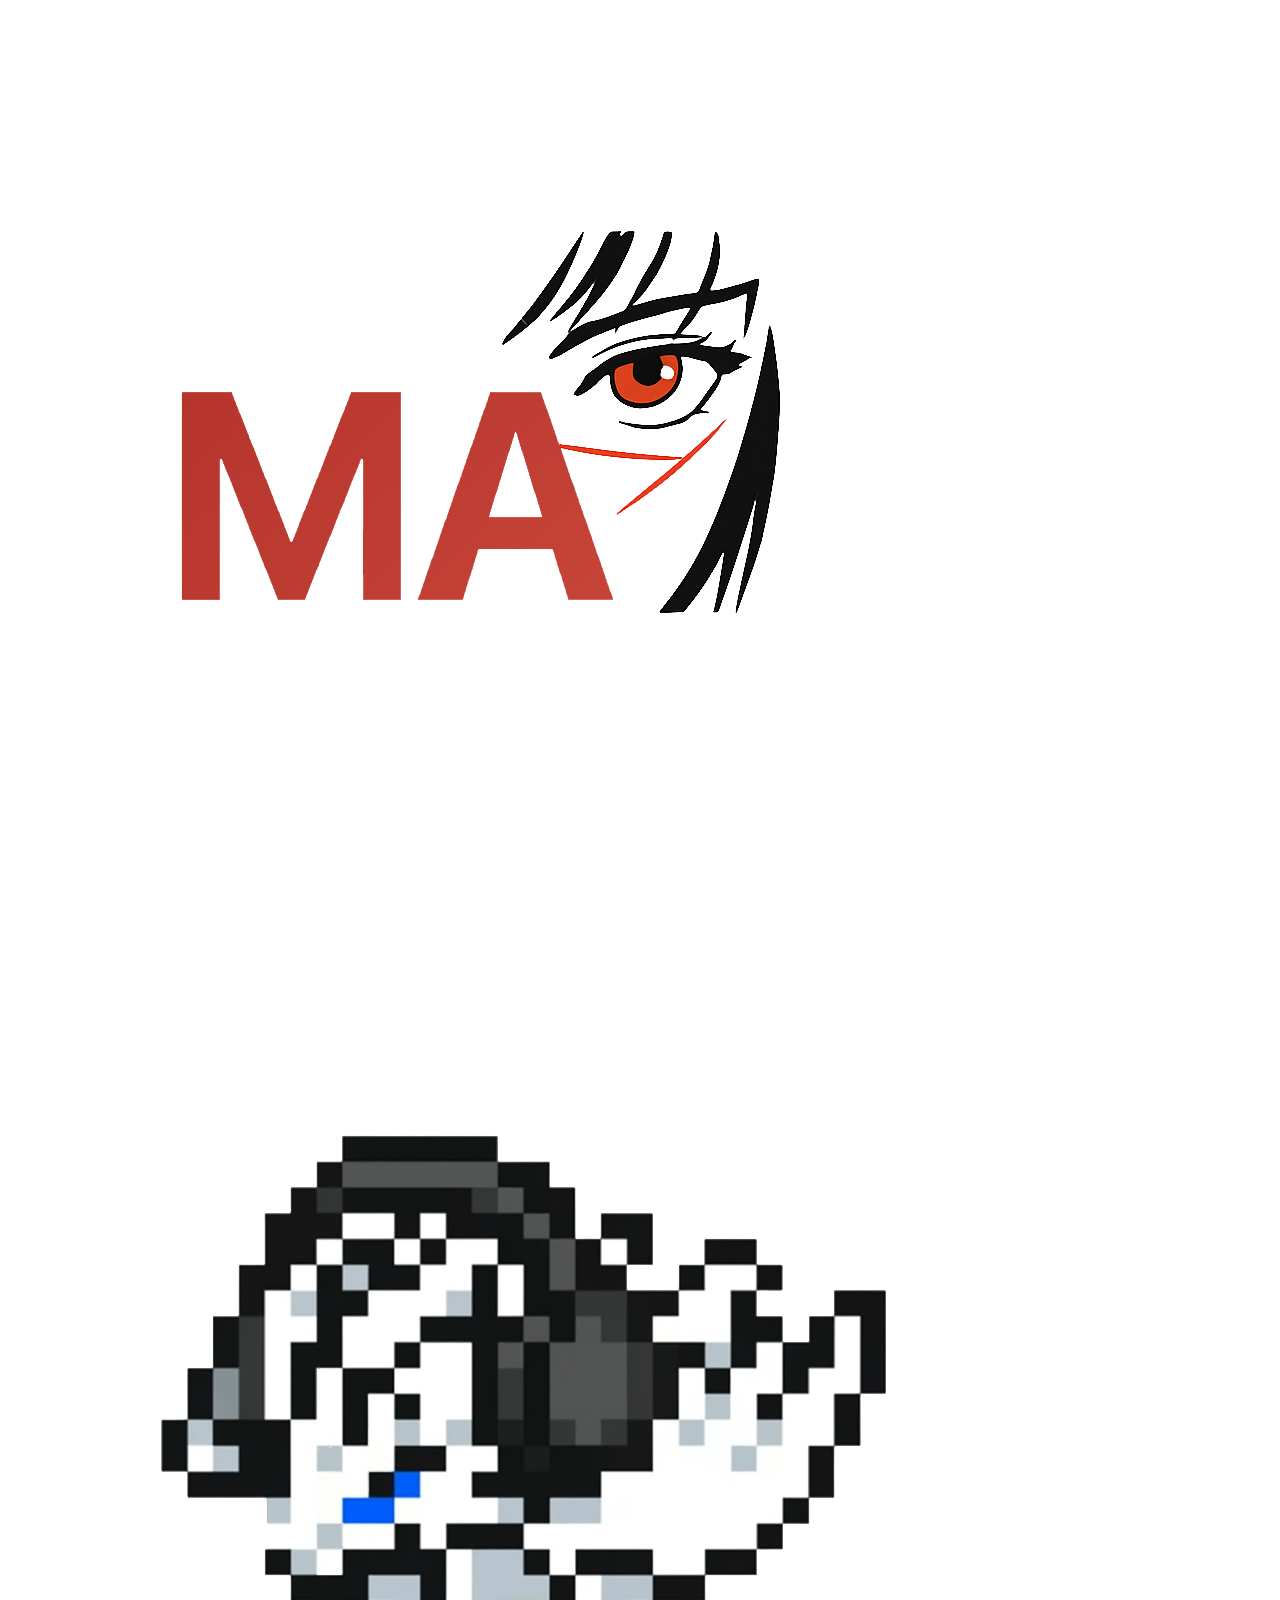
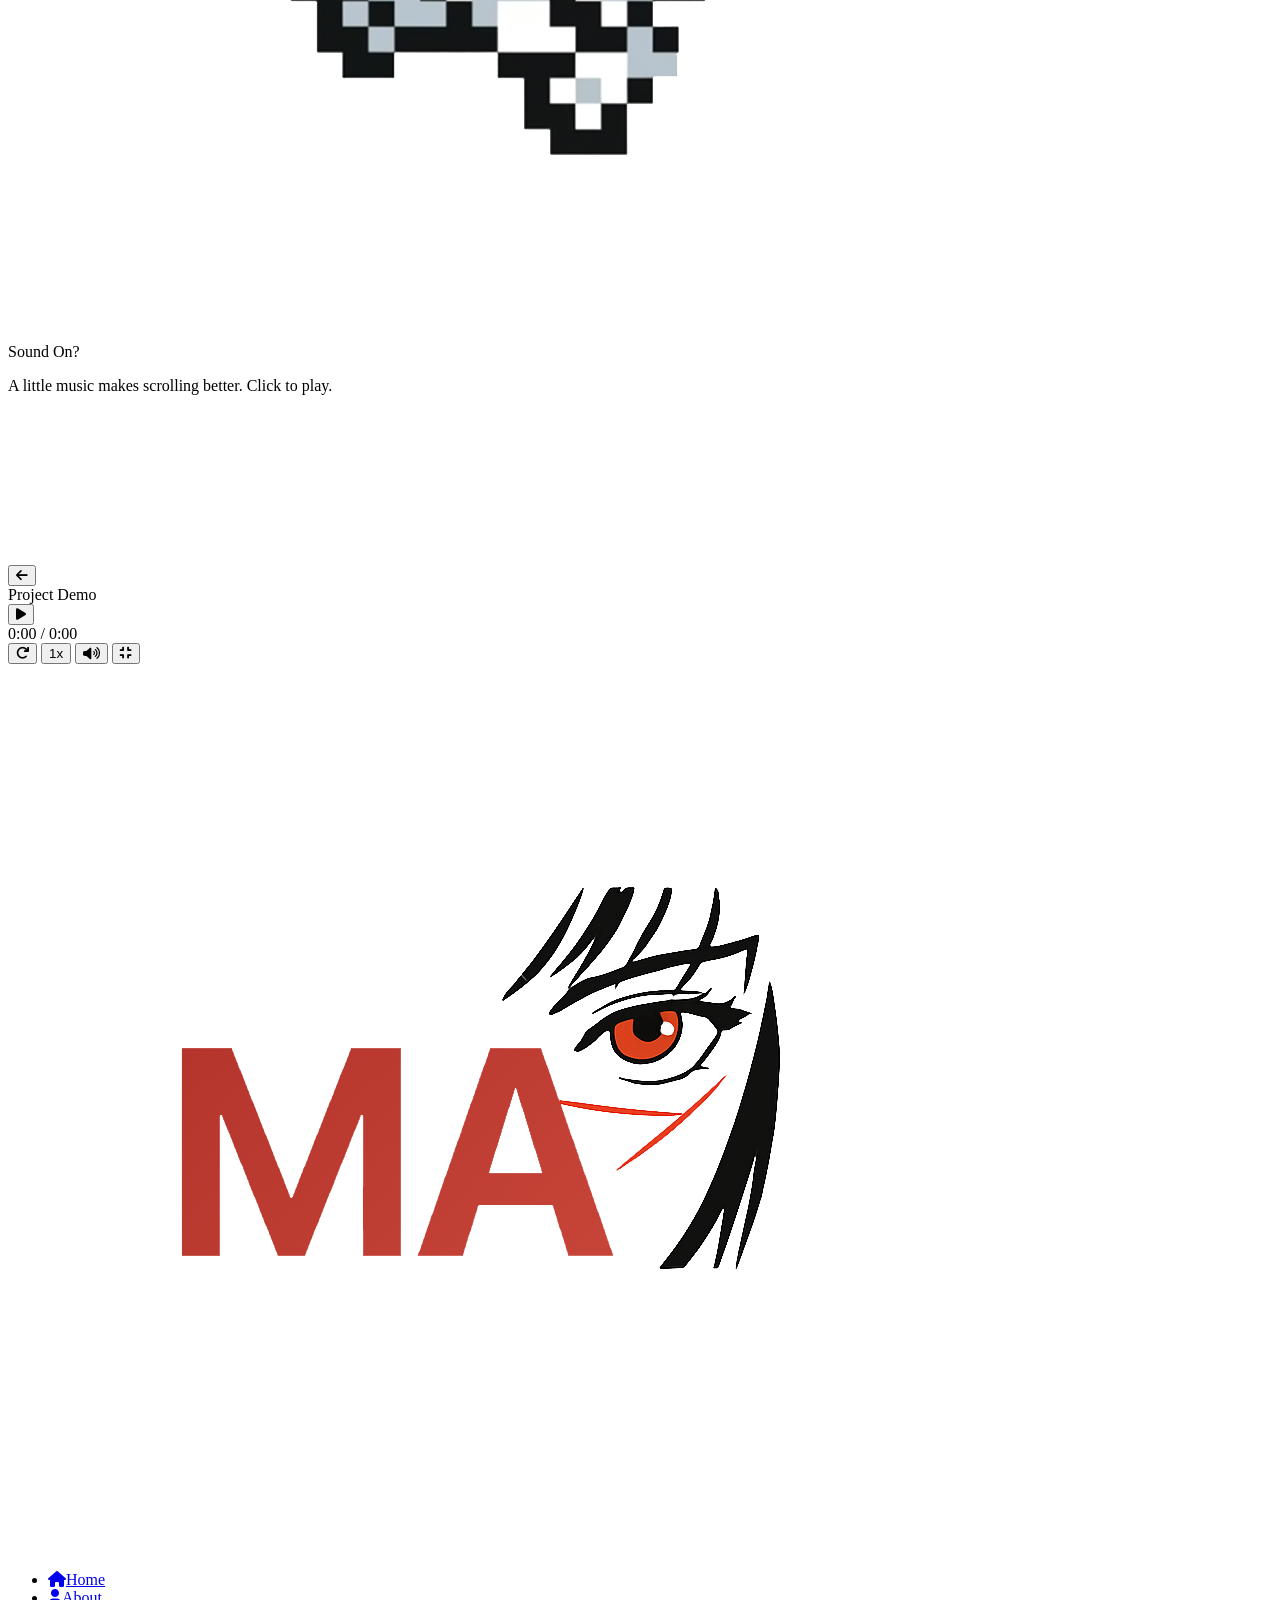
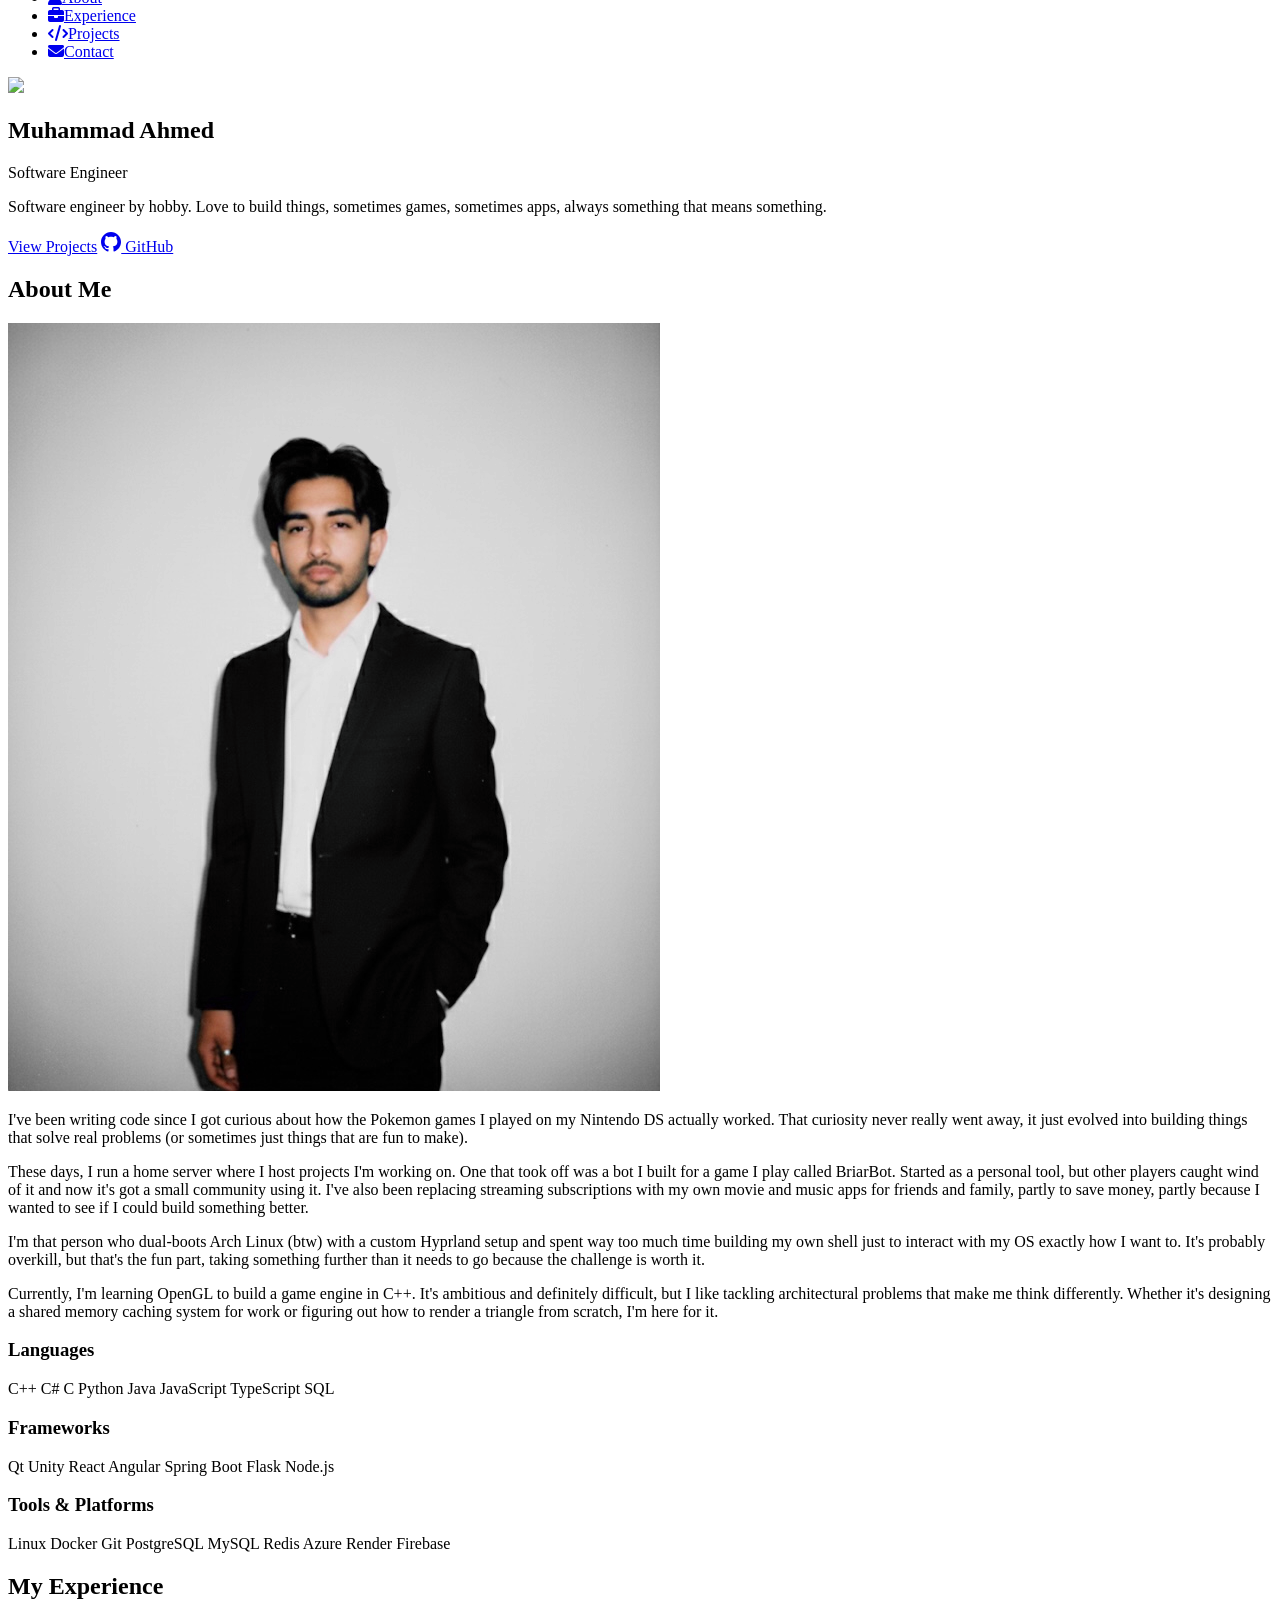
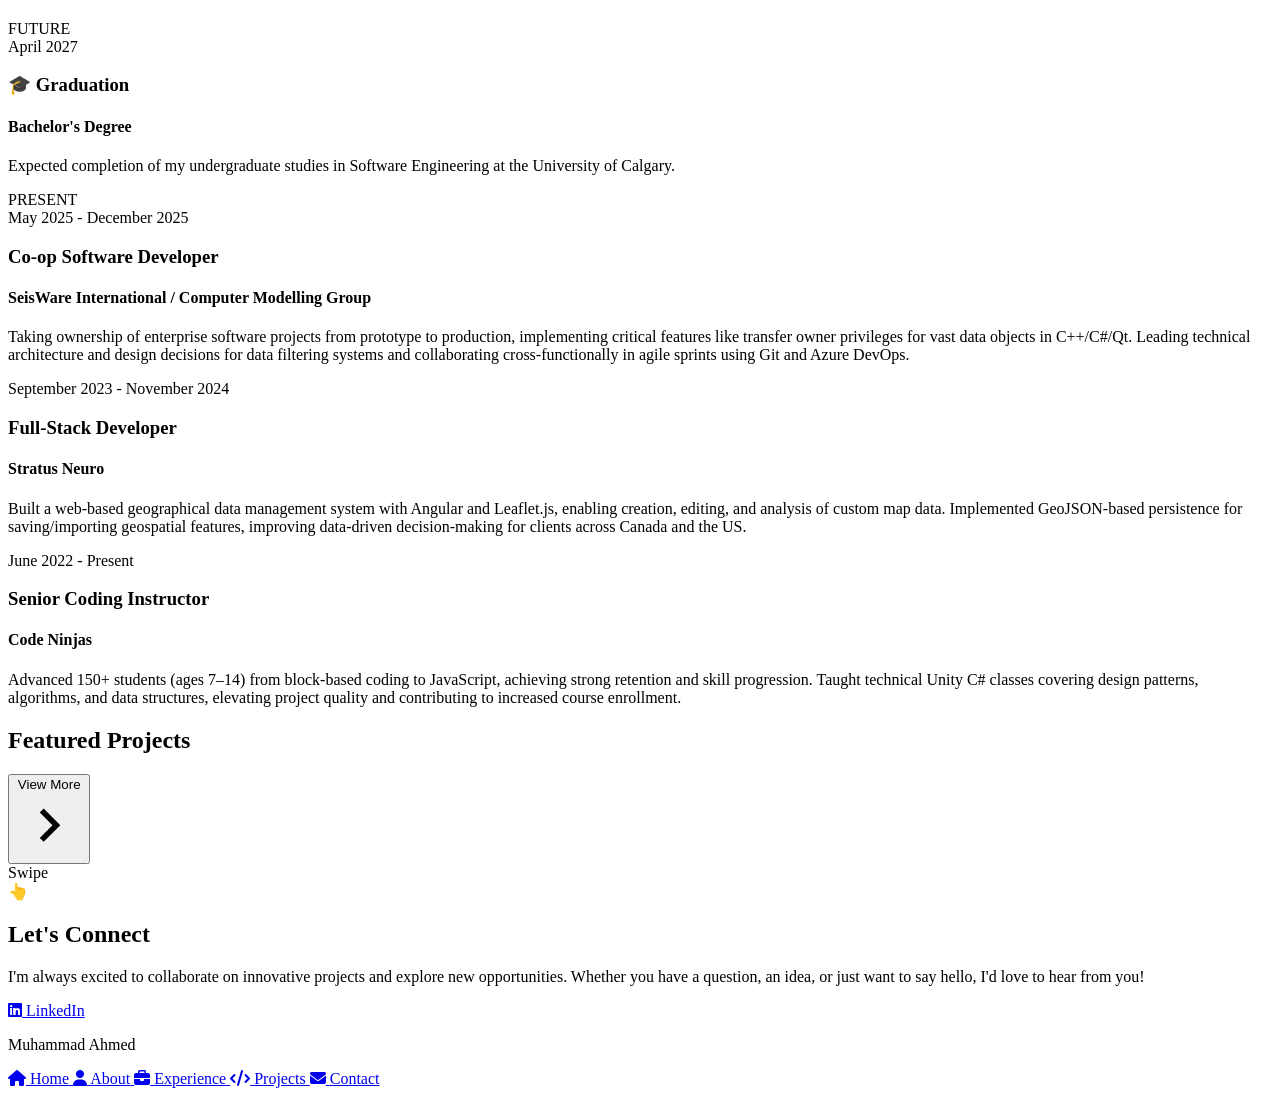
==== index.html @ f5b4b921 "about me changes, tag changes" ====
<!DOCTYPE html>
<html lang="en">
<head>
	<meta charset="UTF-8" />
	<meta name="viewport" content="width=device-width, initial-scale=1.0, viewport-fit=cover" />
	<title>Muhammad Ahmed</title>
	
	<!-- Favicon -->
	<link rel="icon" type="image/png" href="./assets/favicon.png">
	<link rel="shortcut icon" href="./assets/favicon.png">
	<link rel="apple-touch-icon" href="./assets/favicon.png">
	
	<!-- External Dependencies -->
	<link rel="stylesheet" href="https://cdnjs.cloudflare.com/ajax/libs/font-awesome/6.4.0/css/all.min.css">
	
	<!-- Main Stylesheet -->
	<link rel="stylesheet" href="./css/main.css">
</head>
<body>
	<!-- Loader -->
	<div class="loader" id="loader">
		<div class="loader-content">
			<div class="loader-logo"><img src="./assets/favicon.png" alt="Logo"></div>
		</div>
	</div>

	<!-- Sound Control Button -->
	<div class="sound-control" id="soundControl">
		<div class="sound-icon">
			<div class="sound-bars">
				<div class="sound-bar"></div>
				<div class="sound-bar"></div>
				<div class="sound-bar"></div>
				<div class="sound-bar"></div>
			</div>
		</div>
	</div>

	<!-- Music Notification -->
	<div class="music-notification" id="musicNotification">
		<div class="notification-content">
			<div class="notification-avatar"><img src="./assets/reshiram-dj.png" alt="Music Assistant"></div>
			<div class="notification-text-content">
				<p class="notification-title">Sound On?</p>
				<p class="notification-text">A little music makes scrolling better. Click to play.</p>
			</div>
		</div>
	</div>

	<!-- Fullscreen Video Overlay -->
	<div class="fullscreen-overlay" id="fullscreenOverlay">
		<div class="fullscreen-video-container">
			<video class="fullscreen-video" id="fullscreenVideo" playsinline webkit-playsinline></video>
			
			<!-- Custom Video Controls -->
			<div class="custom-video-controls" id="customVideoControls">
				<!-- Top controls -->
				<div class="video-header">
					<button class="video-back-btn" title="Back">
						<i class="fas fa-arrow-left"></i>
					</button>
					<div class="video-title">Project Demo</div>
				</div>
				
				<!-- Center play/pause -->
				<div class="video-center-controls">
					<button class="center-play-btn" id="centerPlayBtn">
						<i class="fas fa-play"></i>
					</button>
				</div>
				
				<!-- Bottom controls -->
				<div class="video-bottom-controls">
					<div class="video-progress-container">
						<div class="video-progress-track" id="progressTrack">
							<div class="video-progress-buffer"></div>
							<div class="video-progress-played" id="progressPlayed"></div>
							<div class="video-progress-handle" id="progressHandle"></div>
						</div>
					</div>
					
					<div class="video-control-row">
						<div class="video-time">
							<span id="currentTime">0:00</span> / <span id="totalTime">0:00</span>
						</div>
						
						<div class="video-actions">
							<button class="video-action-btn restart-btn" title="Restart">
								<i class="fas fa-redo"></i>
							</button>
							<button class="video-action-btn speed-btn" title="Speed" id="speedBtn">
								1x
							</button>
							<button class="video-action-btn mute-btn" title="Mute/Unmute" id="muteBtn">
								<i class="fas fa-volume-up"></i>
							</button>
							<button class="video-action-btn fullscreen-exit-btn" title="Exit">
								<i class="fas fa-compress"></i>
							</button>
						</div>
					</div>
				</div>
			</div>
		</div>
	</div>

	<!-- Navigation -->
	<nav id="navbar">
		<div class="nav-container">
			<div class="logo"><img src="./assets/favicon.png" alt="Logo"></div>
			<ul class="nav-links">
				<li><a href="#home"><i class="fas fa-home"></i><span class="nav-text">Home</span></a></li>
				<li><a href="#about"><i class="fas fa-user"></i><span class="nav-text">About</span></a></li>
				<li><a href="#experience"><i class="fas fa-briefcase"></i><span class="nav-text">Experience</span></a></li>
				<li><a href="#projects"><i class="fas fa-code"></i><span class="nav-text">Projects</span></a></li>
				<li><a href="#contact"><i class="fas fa-envelope"></i><span class="nav-text">Contact</span></a></li>
			</ul>
		</div>
	</nav>

	<!-- Hero Section -->
	<section class="hero" id="home">
		<div class="hero-overlay"></div>
		<div id="mew-wrapper">
			<img id="mew-floater" src="https://img.pokemondb.net/sprites/black-white/anim/normal/darkrai.gif" />
		</div>
		<div class="particles" id="particles"></div>
		<div class="hero-content">
			<h1 data-text="Muhammad Ahmed">Muhammad Ahmed</h1>
			<p class="subtitle">
				<span class="mu-options">
					<span>Software Engineer</span>
				</span>
			</p>
			<p class="fun-intro">
				Software engineer by hobby. Love to build things, sometimes games, sometimes apps, always something that means something.
			</p>
			<div class="hero-buttons">
				<a href="#projects" class="btn btn-primary">View Projects</a>
				<a href="https://github.com/mahmedmo" target="_blank" class="btn btn-secondary">
					<svg width="20" height="20" fill="currentColor" viewBox="0 0 24 24">
						<path d="M12 0c-6.626 0-12 5.373-12 12 0 5.302 3.438 9.8 8.207 11.387.599.111.793-.261.793-.577v-2.234c-3.338.726-4.033-1.416-4.033-1.416-.546-1.387-1.333-1.756-1.333-1.756-1.089-.745.083-.729.083-.729 1.205.084 1.839 1.237 1.839 1.237 1.07 1.834 2.807 1.304 3.492.997.107-.775.418-1.305.762-1.604-2.665-.305-5.467-1.334-5.467-5.931 0-1.311.469-2.381 1.236-3.221-.124-.303-.535-1.524.117-3.176 0 0 1.008-.322 3.301 1.23.957-.266 1.983-.399 3.003-.404 1.02.005 2.047.138 3.006.404 2.291-1.552 3.297-1.23 3.297-1.23.653 1.653.242 2.874.118 3.176.77.84 1.235 1.911 1.235 3.221 0 4.609-2.807 5.624-5.479 5.921.43.372.823 1.102.823 2.222v3.293c0 .319.192.694.801.576 4.765-1.589 8.199-6.086 8.199-11.386 0-6.627-5.373-12-12-12z" />
					</svg>
					GitHub
				</a>
			</div>
		</div>
	</section>

	<!-- About Section -->
	<section class="about" id="about">
		<div class="container">
			<h2 class="section-title fade-in">About <span>Me</span></h2>
			<div class="about-content fade-in">
				<div class="about-image">
					<div class="profile-container">
						<img src="./assets/about-me.png" alt="" class="profile-image" />
					</div>
				</div>
				<div class="about-text">
					<p>
						I've been writing code since I got curious about how the Pokemon games I played on my Nintendo DS actually worked. That curiosity never really went away, it just evolved into building things that solve real problems (or sometimes just things that are fun to make).
					</p>
					<p>
						These days, I run a home server where I host projects I'm working on. One that took off was a bot I built for a game I play called BriarBot. Started as a personal tool, but other players caught wind of it and now it's got a small community using it. I've also been replacing streaming subscriptions with my own movie and music apps for friends and family, partly to save money, partly because I wanted to see if I could build something better.
					</p>
					<p>
						I'm that person who dual-boots Arch Linux (btw) with a custom Hyprland setup and spent way too much time building my own shell just to interact with my OS exactly how I want to. It's probably overkill, but that's the fun part, taking something further than it needs to go because the challenge is worth it.
					</p>
					<p>
						Currently, I'm learning OpenGL to build a game engine in C++. It's ambitious and definitely difficult, but I like tackling architectural problems that make me think differently. Whether it's designing a shared memory caching system for work or figuring out how to render a triangle from scratch, I'm here for it.
					</p>
					<div class="skills-grid">
						<div class="skill-category">
							<h3>Languages</h3>
							<div class="skill-tags">
								<span class="skill-tag">C++</span>
								<span class="skill-tag">C#</span>
								<span class="skill-tag">C</span>
								<span class="skill-tag">Python</span>
								<span class="skill-tag">Java</span>
								<span class="skill-tag">JavaScript</span>
								<span class="skill-tag">TypeScript</span>
								<span class="skill-tag">SQL</span>
							</div>
						</div>
						<div class="skill-category">
							<h3>Frameworks</h3>
							<div class="skill-tags">
								<span class="skill-tag">Qt</span>
								<span class="skill-tag">Unity</span>
								<span class="skill-tag">React</span>
								<span class="skill-tag">Angular</span>
								<span class="skill-tag">Spring Boot</span>
								<span class="skill-tag">Flask</span>
								<span class="skill-tag">Node.js</span>
							</div>
						</div>
						<div class="skill-category">
							<h3>Tools & Platforms</h3>
							<div class="skill-tags">
								<span class="skill-tag">Linux</span>
								<span class="skill-tag">Docker</span>
								<span class="skill-tag">Git</span>
								<span class="skill-tag">PostgreSQL</span>
								<span class="skill-tag">MySQL</span>
								<span class="skill-tag">Redis</span>
								<span class="skill-tag">Azure</span>
								<span class="skill-tag">Render</span>
								<span class="skill-tag">Firebase</span>
							</div>
						</div>
					</div>
				</div>
			</div>
		</div>
	</section>

	<!-- Experience Section -->
	<section class="experience" id="experience">
		<div class="section-separator"></div>
		<div class="container">
			<h2 class="section-title fade-in">My <span>Experience</span></h2>
			<div class="timeline">
				<!-- Future: Graduation -->
				<div class="timeline-item">
					<div class="timeline-dot graduation-dot">
						<span class="timeline-label">FUTURE</span>
					</div>
					<div class="timeline-content">
						<div class="timeline-date">
							April 2027
						</div>
						<h3>🎓 Graduation</h3>
						<h4>Bachelor's Degree</h4>
						<p>
							Expected completion of my undergraduate studies in Software Engineering at the University of Calgary.
						</p>
					</div>
				</div>

				<!-- Present/Current: SeisWare Co-op -->
				<div class="timeline-item">
					<div class="timeline-dot current-dot">
						<span class="timeline-label">PRESENT</span>
					</div>
					<div class="timeline-content">
						<div class="timeline-date">
							May 2025 - December 2025
						</div>
						<h3>Co-op Software Developer</h3>
						<h4>SeisWare International / Computer Modelling Group</h4>
						<p>
							Taking ownership of enterprise software projects from prototype to production, implementing critical features like transfer owner privileges for vast data objects in C++/C#/Qt. Leading technical architecture and design decisions for data filtering systems and collaborating cross-functionally in agile sprints using Git and Azure DevOps.
						</p>
					</div>
				</div>

				<!-- Past: Stratus Neuro -->
				<div class="timeline-item">
					<div class="timeline-dot"></div>
					<div class="timeline-content">
						<div class="timeline-date">
							September 2023 - November 2024
						</div>
						<h3>Full-Stack Developer</h3>
						<h4>Stratus Neuro</h4>
						<p>
							Built a web-based geographical data management system with Angular and Leaflet.js, enabling creation, editing, and analysis of custom map data. Implemented GeoJSON-based persistence for saving/importing geospatial features, improving data-driven decision-making for clients across Canada and the US.
						</p>
					</div>
				</div>

				<!-- Past: Code Ninjas -->
				<div class="timeline-item">
					<div class="timeline-dot"></div>
					<div class="timeline-content">
						<div class="timeline-date">
							June 2022 - Present
						</div>
						<h3>Senior Coding Instructor</h3>
						<h4>Code Ninjas</h4>
						<p>
							Advanced 150+ students (ages 7–14) from block-based coding to JavaScript, achieving strong retention and skill progression. Taught technical Unity C# classes covering design patterns, algorithms, and data structures, elevating project quality and contributing to increased course enrollment.
						</p>
					</div>
				</div>
			</div>
		</div>
	</section>

	<!-- Projects Section -->
	<section class="projects" id="projects">
		<div class="section-separator"></div>
		<div class="container">
			<h2 class="section-title fade-in">
				Featured <span>Projects</span>
			</h2>
			<div class="projects-container">
				<div class="projects-grid" id="projectsGrid">
					<!-- Projects will be dynamically generated from config/projects.js -->
				</div>
				<button class="view-more-btn" id="viewMoreBtn">
					<span>View More</span>
					<svg class="arrow-icon" id="viewMoreIcon" viewBox="0 0 24 24">
						<path d="M8.59 16.59L13.17 12 8.59 7.41 10 6l6 6-6 6-1.41-1.41z"/>
					</svg>
				</button>
				<!-- Mobile Projects Carousel -->
				<div class="mobile-projects">
					<div class="mobile-project-viewport">
						<div class="mobile-projects-track" id="mobileProjectsTrack">
							<!-- Projects will be cloned here via JavaScript -->
						</div>
					</div>
					<!-- Mobile Indicators -->
					<div class="mobile-project-indicators" id="mobileIndicators">
						<!-- Indicators will be generated via JavaScript -->
					</div>
					<!-- Swipe Indicator -->
					<div class="swipe-indicator" id="swipeIndicator">
						<span class="swipe-text">Swipe</span>
						<div class="swipe-hand">
							<span class="hand-icon">👆</span>
						</div>
					</div>
				</div>
		</div>
	</section>

	<!-- Contact Section -->
	<section class="contact" id="contact">
		<div class="section-separator"></div>
		<div class="container">
			<h2 class="section-title fade-in">
				Let's <span>Connect</span>
			</h2>
			<div class="contact-content fade-in">
				<p class="contact-message">
					I'm always excited to collaborate on innovative projects
					and explore new opportunities. Whether you have a
					question, an idea, or just want to say hello, I'd love
					to hear from you!
				</p>
				<div class="contact-info">
					<a href="https://www.linkedin.com/in/muhammad-ahmed8/" class="contact-item" target="_blank">
						<i class="fab fa-linkedin"></i>
						<span>LinkedIn</span>
					</a>
				</div>
			</div>
			<div class="mini-footer">
				<p>Muhammad Ahmed</p>
			</div>
		</div>
	</section>

	<!-- Floating Menu -->
	<nav class="floating-menu" id="floatingMenu">
		<a href="#home" class="menu-item active" data-section="home">
			<i class="fas fa-home"></i>
			<span>Home</span>
		</a>
		<a href="#about" class="menu-item" data-section="about">
			<i class="fas fa-user"></i>
			<span>About</span>
		</a>
		<a href="#experience" class="menu-item" data-section="experience">
			<i class="fas fa-briefcase"></i>
			<span>Experience</span>
		</a>
		<a href="#projects" class="menu-item" data-section="projects">
			<i class="fas fa-code"></i>
			<span>Projects</span>
		</a>
		<a href="#contact" class="menu-item" data-section="contact">
			<i class="fas fa-envelope"></i>
			<span>Contact</span>
		</a>
	</nav>


	<!-- Main Application Script -->
	<script type="module" src="./js/main.js"></script>
</body>
</html>
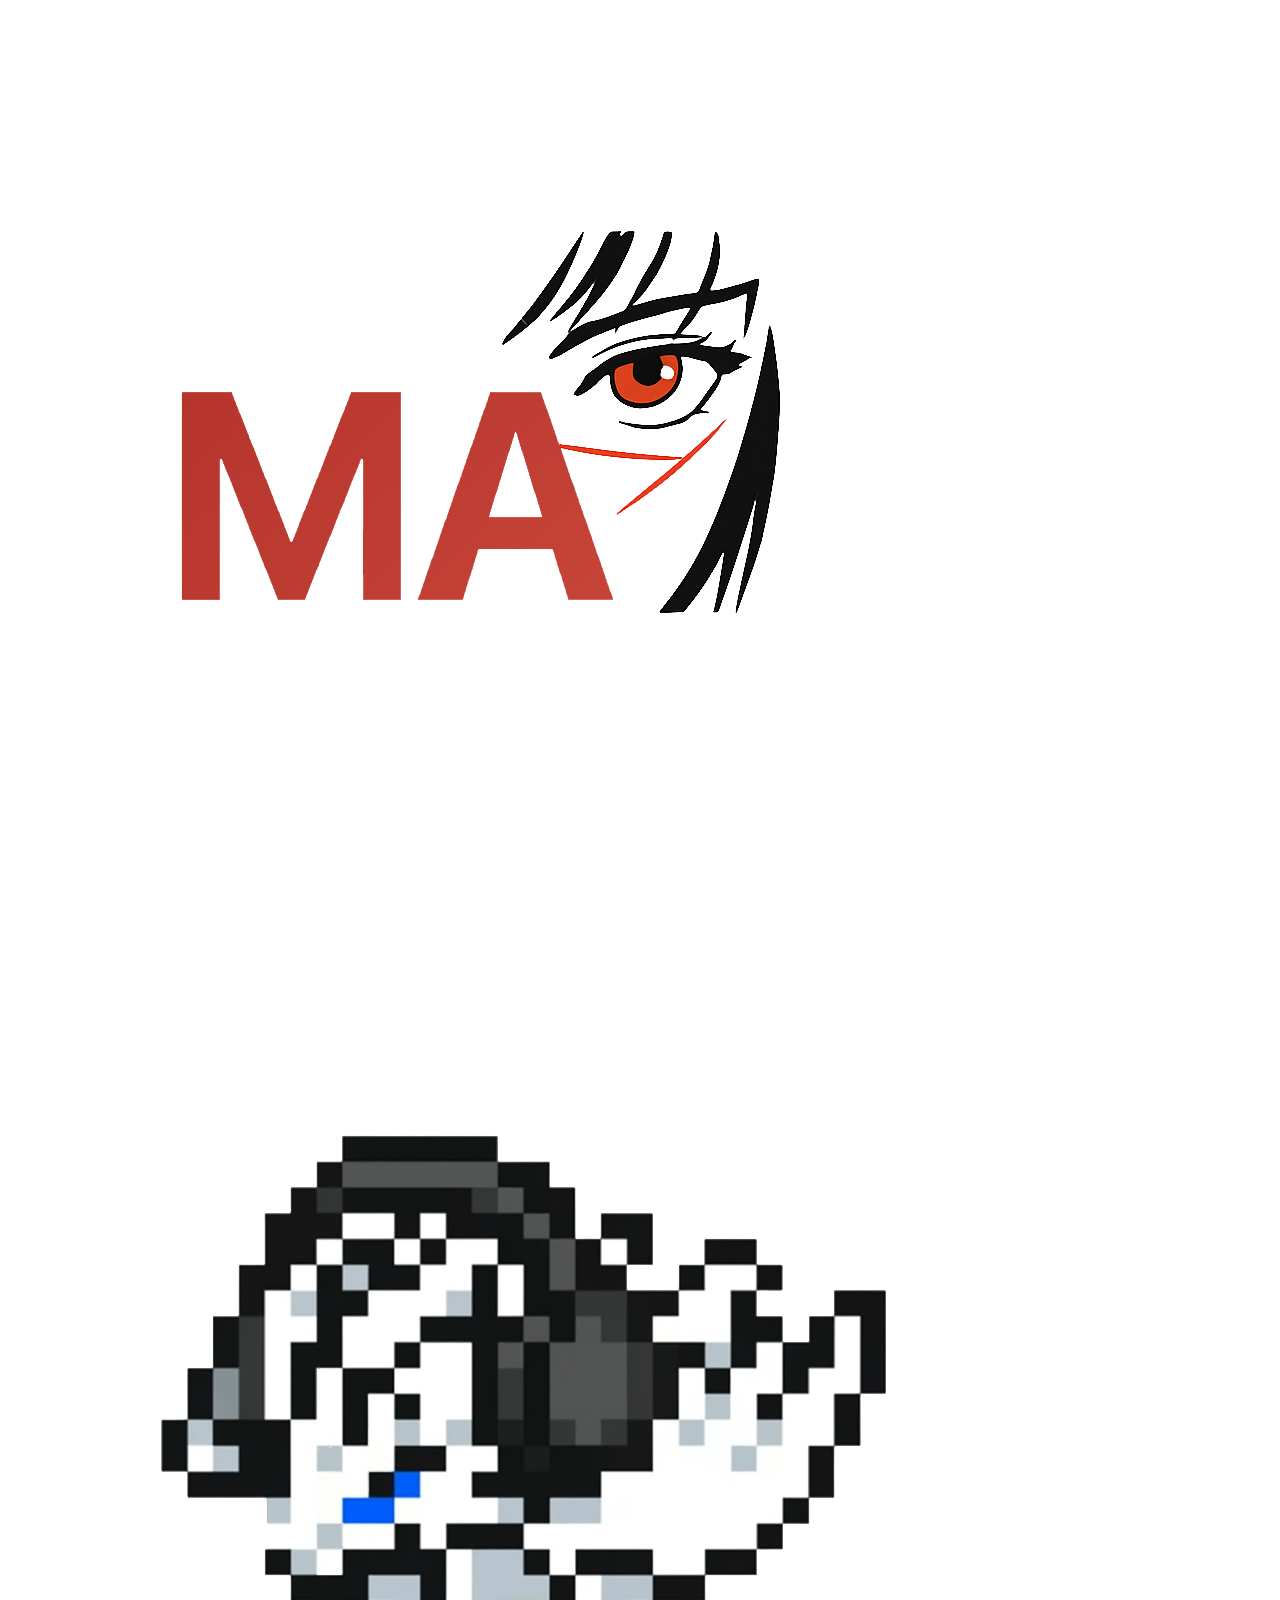
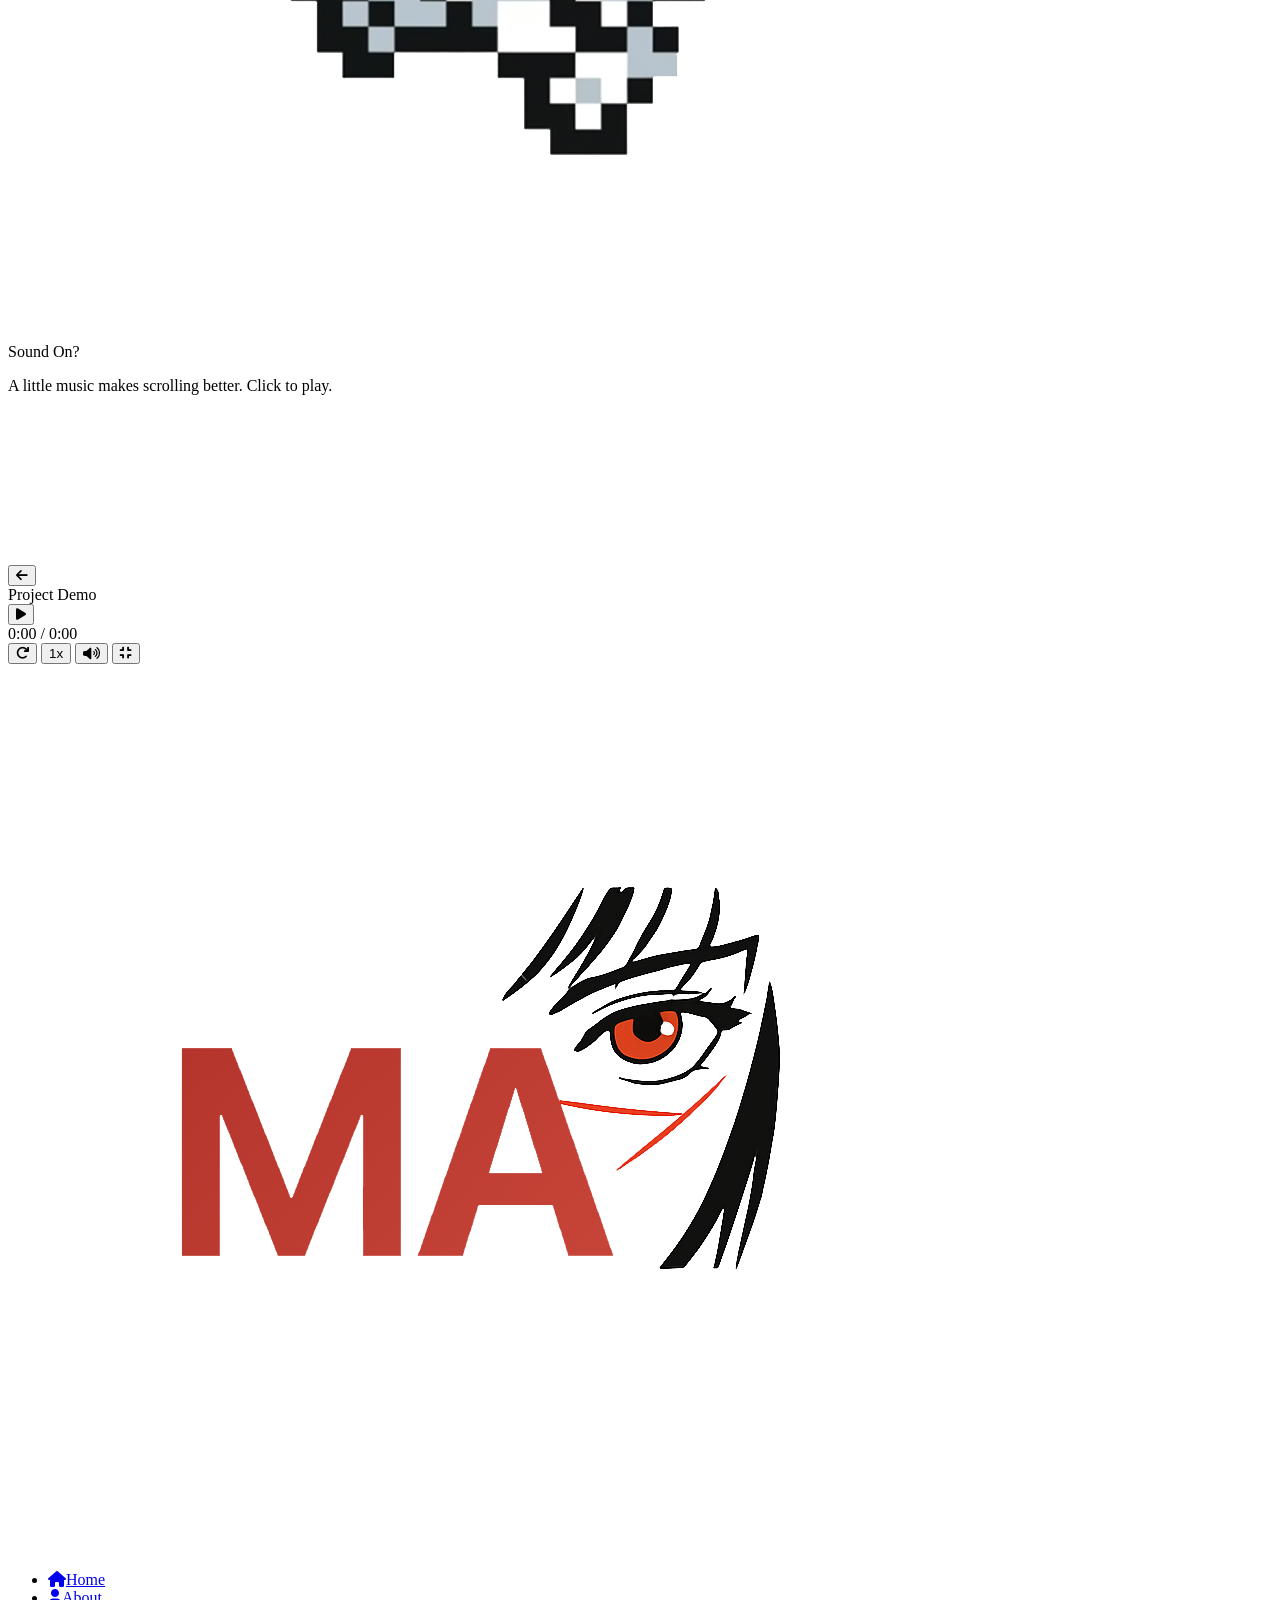
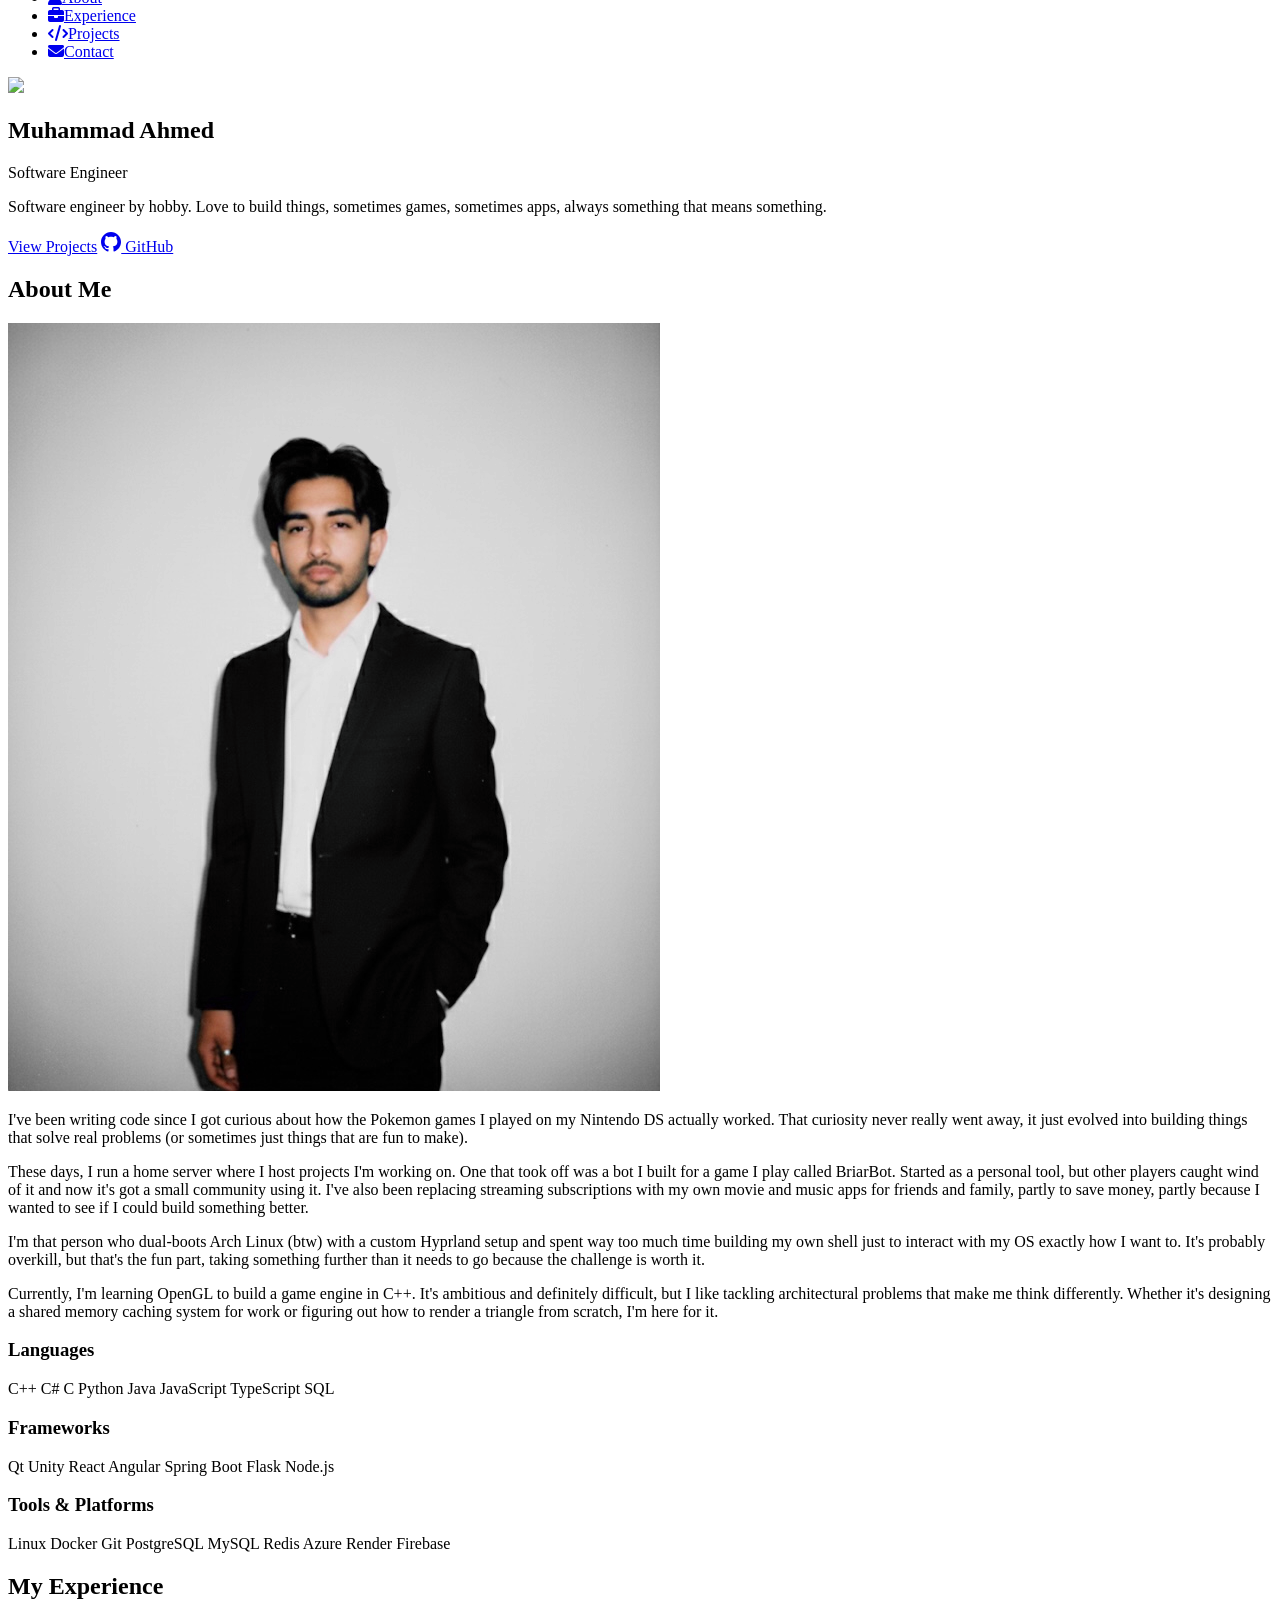
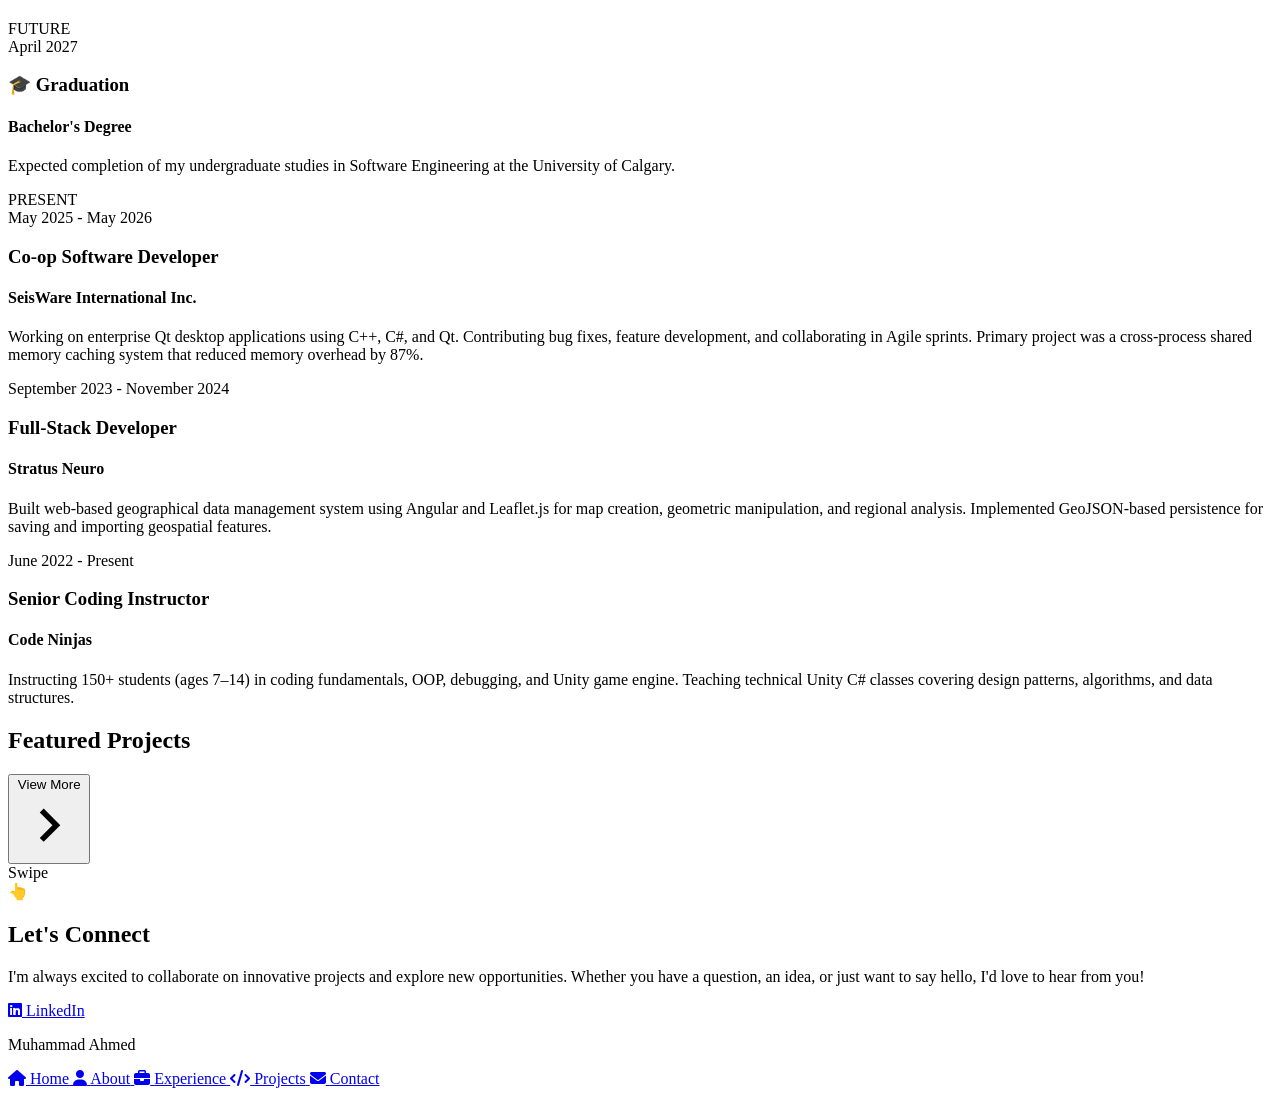
==== commit 6102c09e: "experience section content tweaks" ====
--- a/index.html
+++ b/index.html
@@ -246,12 +246,12 @@
 					</div>
 					<div class="timeline-content">
 						<div class="timeline-date">
-							May 2025 - December 2025
+							May 2025 - May 2026
 						</div>
 						<h3>Co-op Software Developer</h3>
-						<h4>SeisWare International / Computer Modelling Group</h4>
+						<h4>SeisWare International Inc.</h4>
 						<p>
-							Taking ownership of enterprise software projects from prototype to production, implementing critical features like transfer owner privileges for vast data objects in C++/C#/Qt. Leading technical architecture and design decisions for data filtering systems and collaborating cross-functionally in agile sprints using Git and Azure DevOps.
+							Working on enterprise Qt desktop applications using C++, C#, and Qt. Contributing bug fixes, feature development, and collaborating in Agile sprints. Primary project was a cross-process shared memory caching system that reduced memory overhead by 87%.
 						</p>
 					</div>
 				</div>
@@ -266,7 +266,7 @@
 						<h3>Full-Stack Developer</h3>
 						<h4>Stratus Neuro</h4>
 						<p>
-							Built a web-based geographical data management system with Angular and Leaflet.js, enabling creation, editing, and analysis of custom map data. Implemented GeoJSON-based persistence for saving/importing geospatial features, improving data-driven decision-making for clients across Canada and the US.
+							Built web-based geographical data management system using Angular and Leaflet.js for map creation, geometric manipulation, and regional analysis. Implemented GeoJSON-based persistence for saving and importing geospatial features.
 						</p>
 					</div>
 				</div>
@@ -281,7 +281,7 @@
 						<h3>Senior Coding Instructor</h3>
 						<h4>Code Ninjas</h4>
 						<p>
-							Advanced 150+ students (ages 7–14) from block-based coding to JavaScript, achieving strong retention and skill progression. Taught technical Unity C# classes covering design patterns, algorithms, and data structures, elevating project quality and contributing to increased course enrollment.
+							Instructing 150+ students (ages 7–14) in coding fundamentals, OOP, debugging, and Unity game engine. Teaching technical Unity C# classes covering design patterns, algorithms, and data structures.
 						</p>
 					</div>
 				</div>
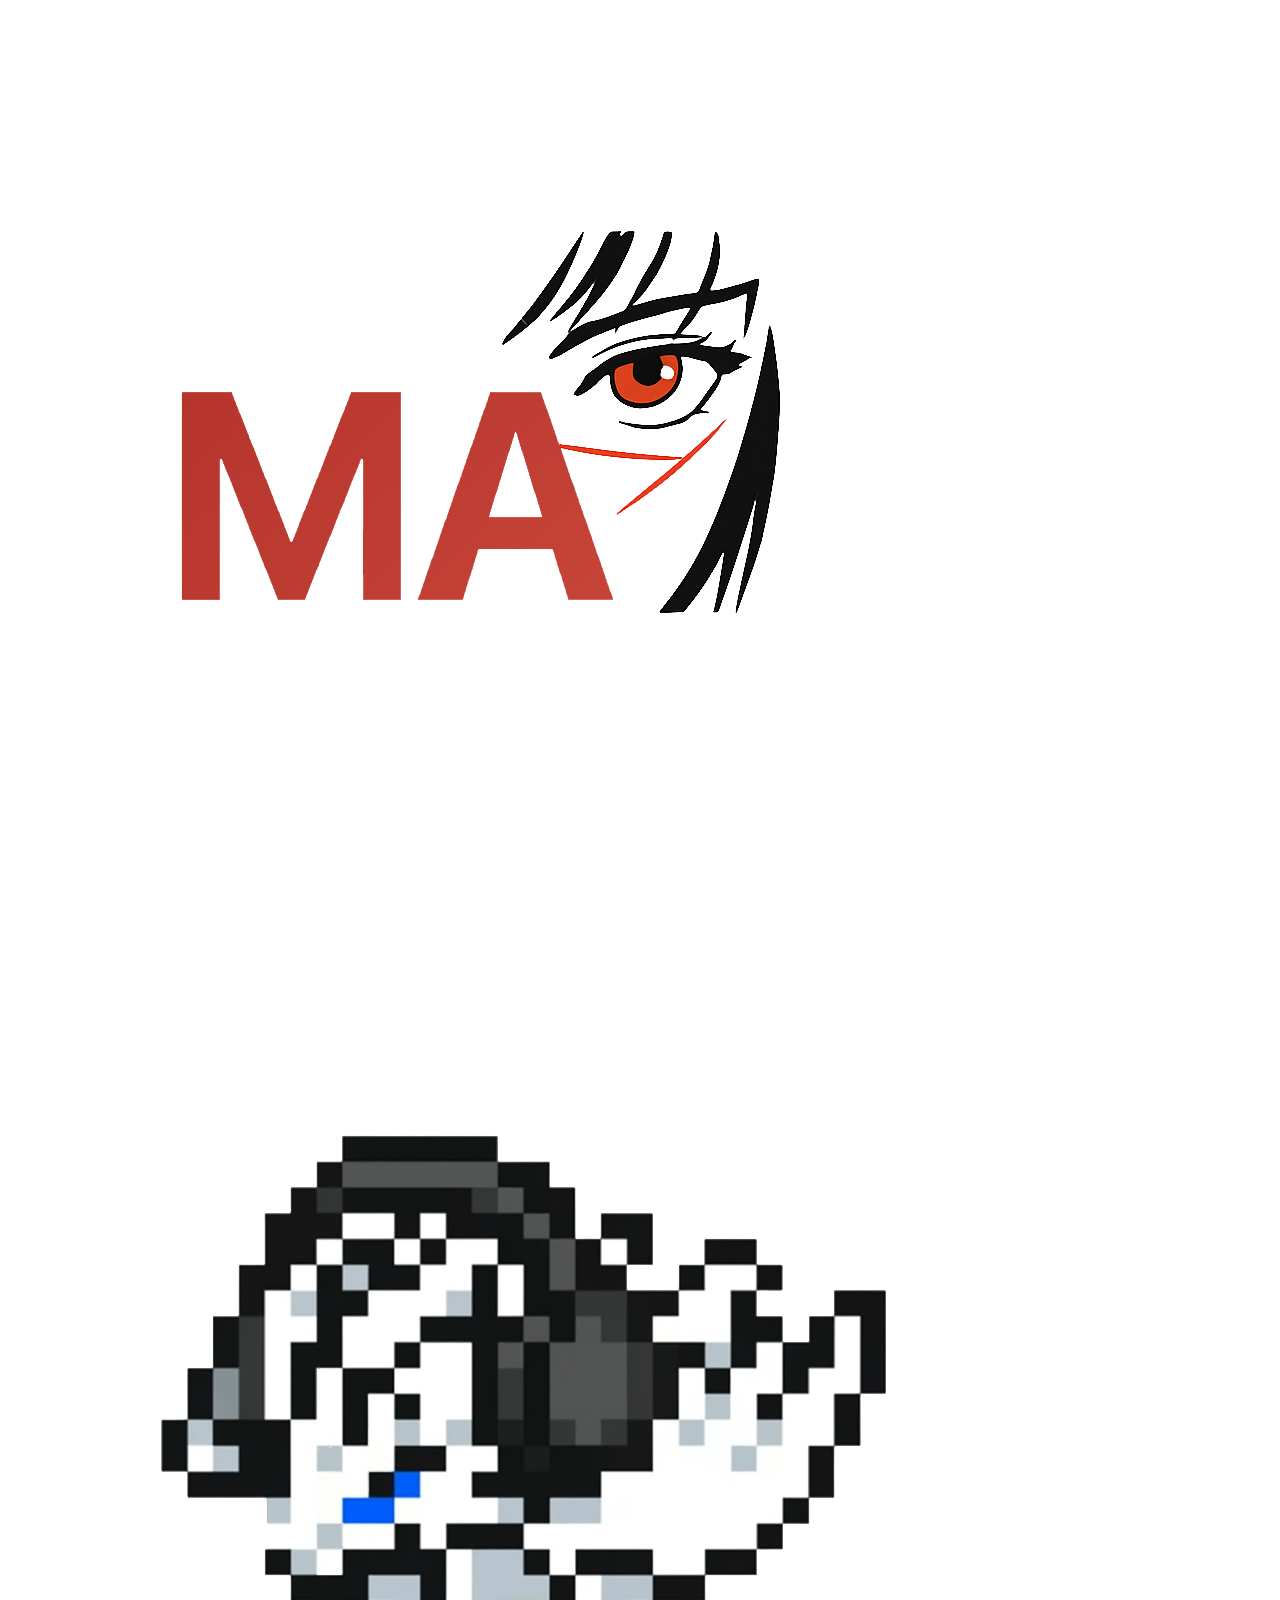
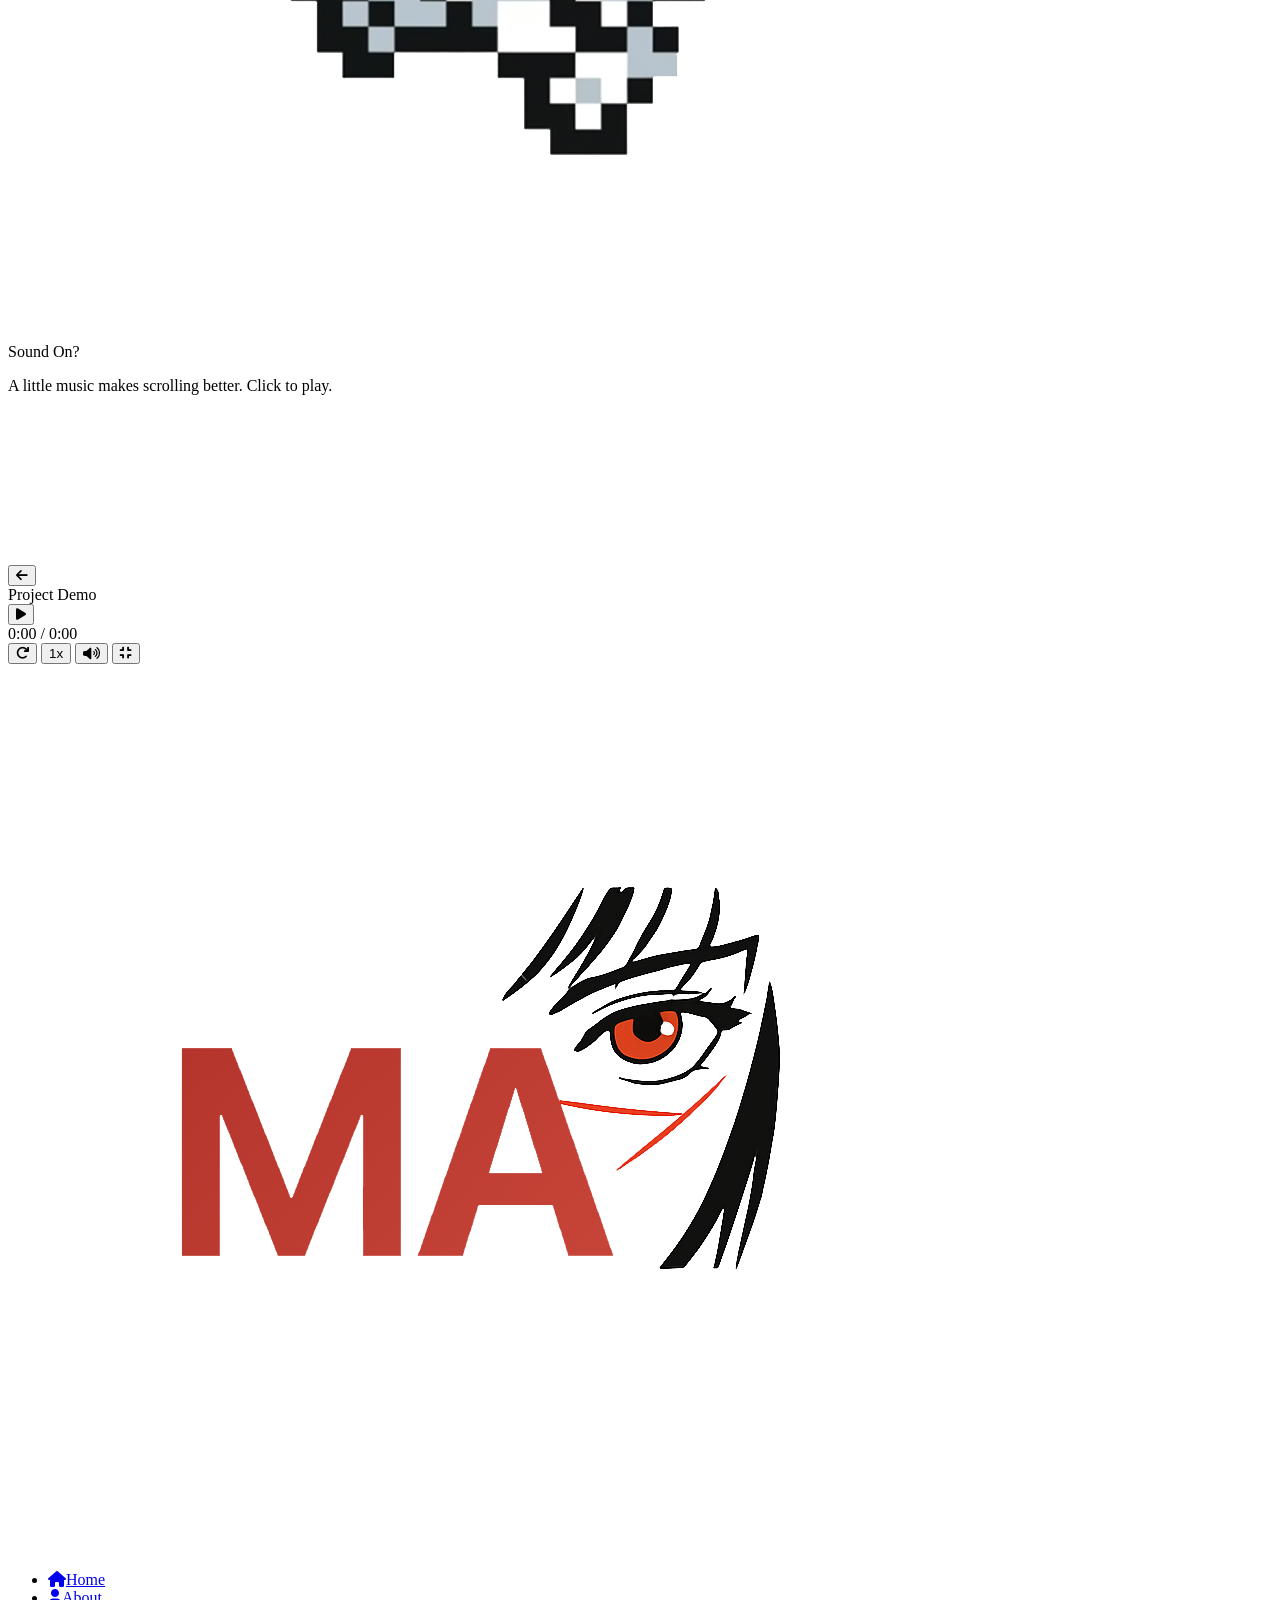
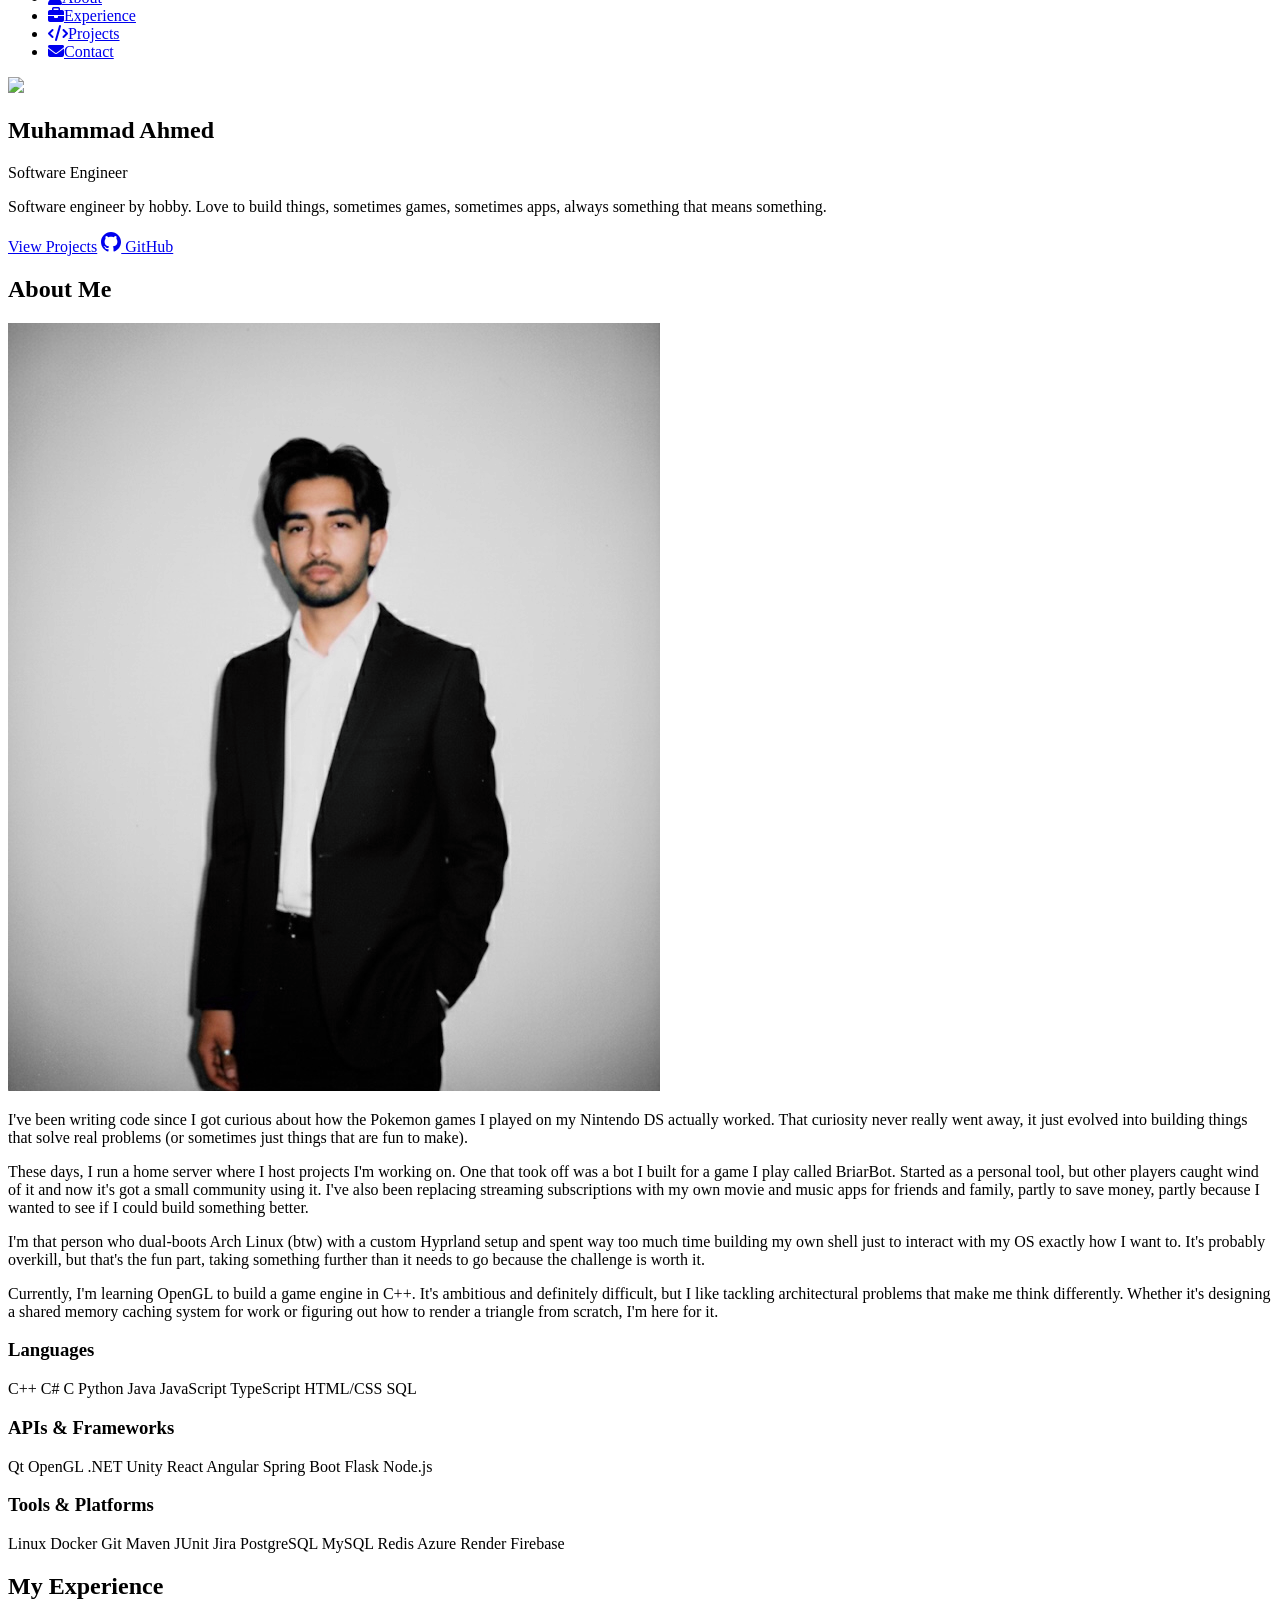
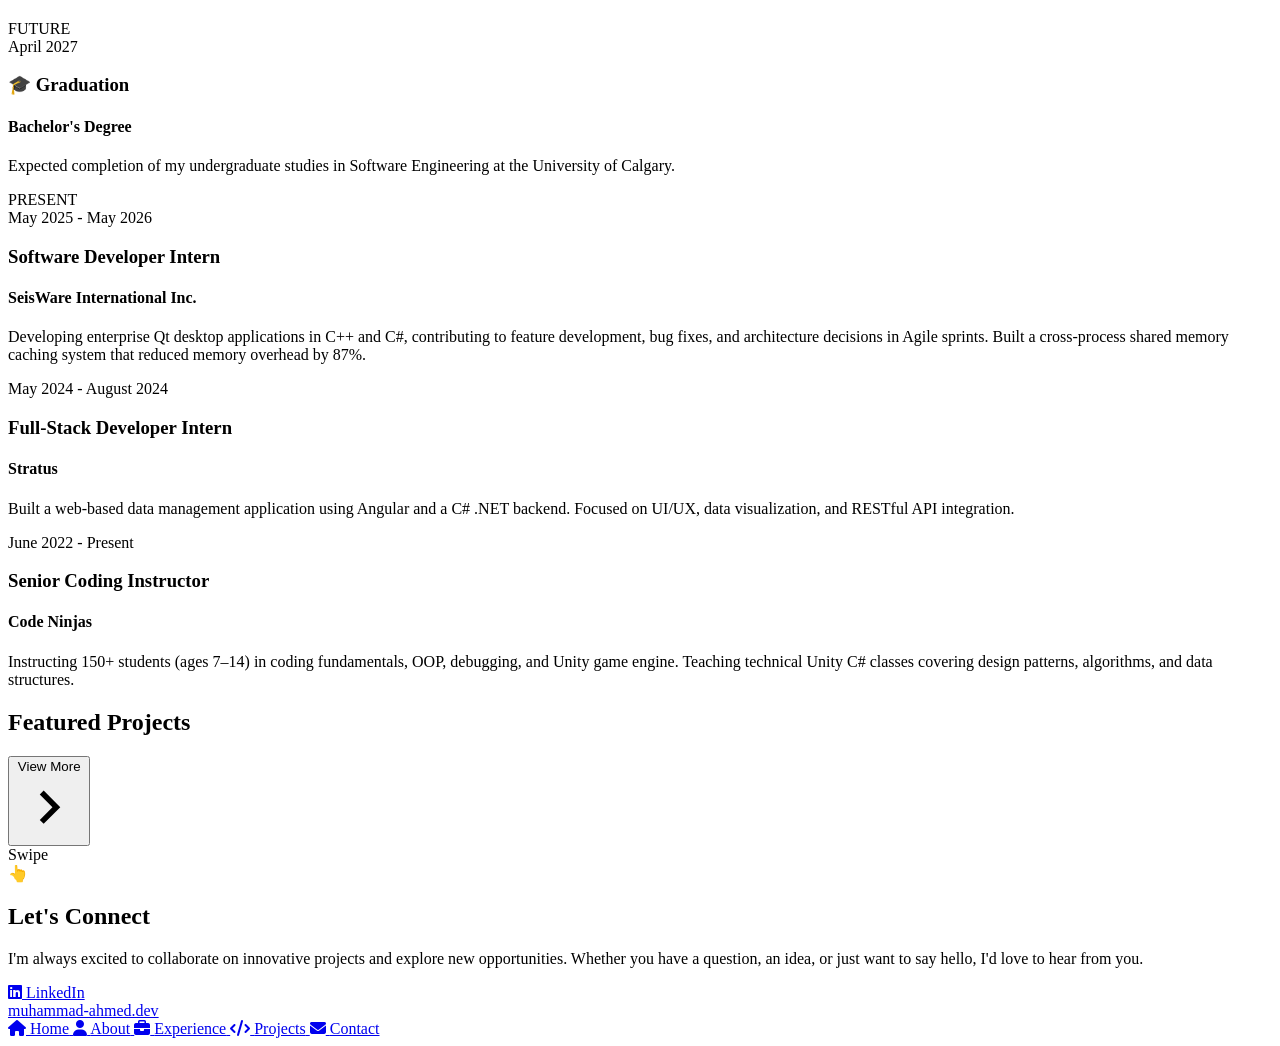
==== commit 0f73821f: "career update" ====
--- a/index.html
+++ b/index.html
@@ -181,13 +181,16 @@
 								<span class="skill-tag">Java</span>
 								<span class="skill-tag">JavaScript</span>
 								<span class="skill-tag">TypeScript</span>
+								<span class="skill-tag">HTML/CSS</span>
 								<span class="skill-tag">SQL</span>
 							</div>
 						</div>
 						<div class="skill-category">
-							<h3>Frameworks</h3>
+							<h3>APIs & Frameworks</h3>
 							<div class="skill-tags">
 								<span class="skill-tag">Qt</span>
+								<span class="skill-tag">OpenGL</span>
+								<span class="skill-tag">.NET</span>
 								<span class="skill-tag">Unity</span>
 								<span class="skill-tag">React</span>
 								<span class="skill-tag">Angular</span>
@@ -202,6 +205,9 @@
 								<span class="skill-tag">Linux</span>
 								<span class="skill-tag">Docker</span>
 								<span class="skill-tag">Git</span>
+								<span class="skill-tag">Maven</span>
+								<span class="skill-tag">JUnit</span>
+								<span class="skill-tag">Jira</span>
 								<span class="skill-tag">PostgreSQL</span>
 								<span class="skill-tag">MySQL</span>
 								<span class="skill-tag">Redis</span>
@@ -239,7 +245,7 @@
 					</div>
 				</div>
 
-				<!-- Present/Current: SeisWare Co-op -->
+				<!-- Present/Current: SeisWare Intern -->
 				<div class="timeline-item">
 					<div class="timeline-dot current-dot">
 						<span class="timeline-label">PRESENT</span>
@@ -248,25 +254,25 @@
 						<div class="timeline-date">
 							May 2025 - May 2026
 						</div>
-						<h3>Co-op Software Developer</h3>
+						<h3>Software Developer Intern</h3>
 						<h4>SeisWare International Inc.</h4>
 						<p>
-							Working on enterprise Qt desktop applications using C++, C#, and Qt. Contributing bug fixes, feature development, and collaborating in Agile sprints. Primary project was a cross-process shared memory caching system that reduced memory overhead by 87%.
+							Developing enterprise Qt desktop applications in C++ and C#, contributing to feature development, bug fixes, and architecture decisions in Agile sprints. Built a cross-process shared memory caching system that reduced memory overhead by 87%.
 						</p>
 					</div>
 				</div>
 
-				<!-- Past: Stratus Neuro -->
+				<!-- Past: Stratus -->
 				<div class="timeline-item">
 					<div class="timeline-dot"></div>
 					<div class="timeline-content">
 						<div class="timeline-date">
-							September 2023 - November 2024
-						</div>
-						<h3>Full-Stack Developer</h3>
-						<h4>Stratus Neuro</h4>
+							May 2024 - August 2024
+						</div>
+						<h3>Full-Stack Developer Intern</h3>
+						<h4>Stratus</h4>
 						<p>
-							Built web-based geographical data management system using Angular and Leaflet.js for map creation, geometric manipulation, and regional analysis. Implemented GeoJSON-based persistence for saving and importing geospatial features.
+							Built a web-based data management application using Angular and a C# .NET backend. Focused on UI/UX, data visualization, and RESTful API integration.
 						</p>
 					</div>
 				</div>
@@ -340,7 +346,7 @@
 					I'm always excited to collaborate on innovative projects
 					and explore new opportunities. Whether you have a
 					question, an idea, or just want to say hello, I'd love
-					to hear from you!
+					to hear from you.
 				</p>
 				<div class="contact-info">
 					<a href="https://www.linkedin.com/in/muhammad-ahmed8/" class="contact-item" target="_blank">
@@ -350,7 +356,7 @@
 				</div>
 			</div>
 			<div class="mini-footer">
-				<p>Muhammad Ahmed</p>
+				<a href="https://muhammad-ahmed.dev">muhammad-ahmed.dev</a>
 			</div>
 		</div>
 	</section>
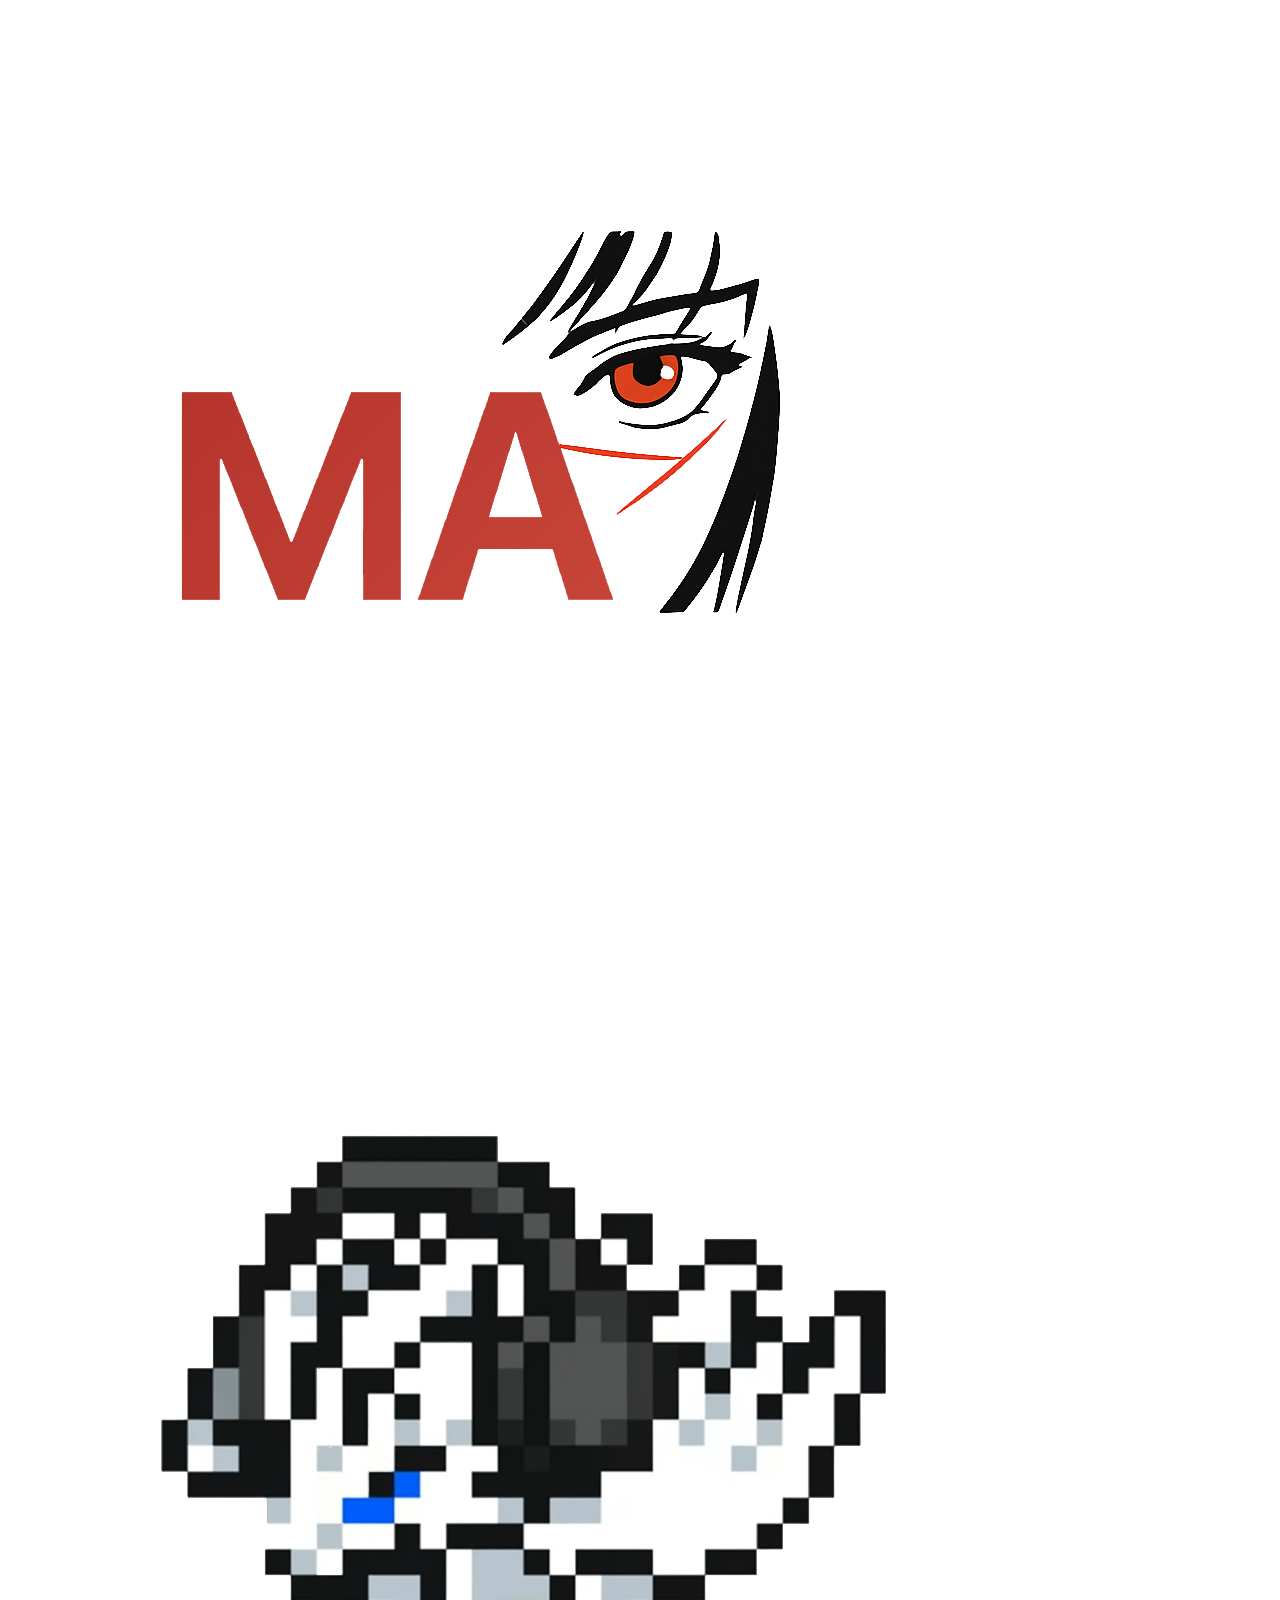
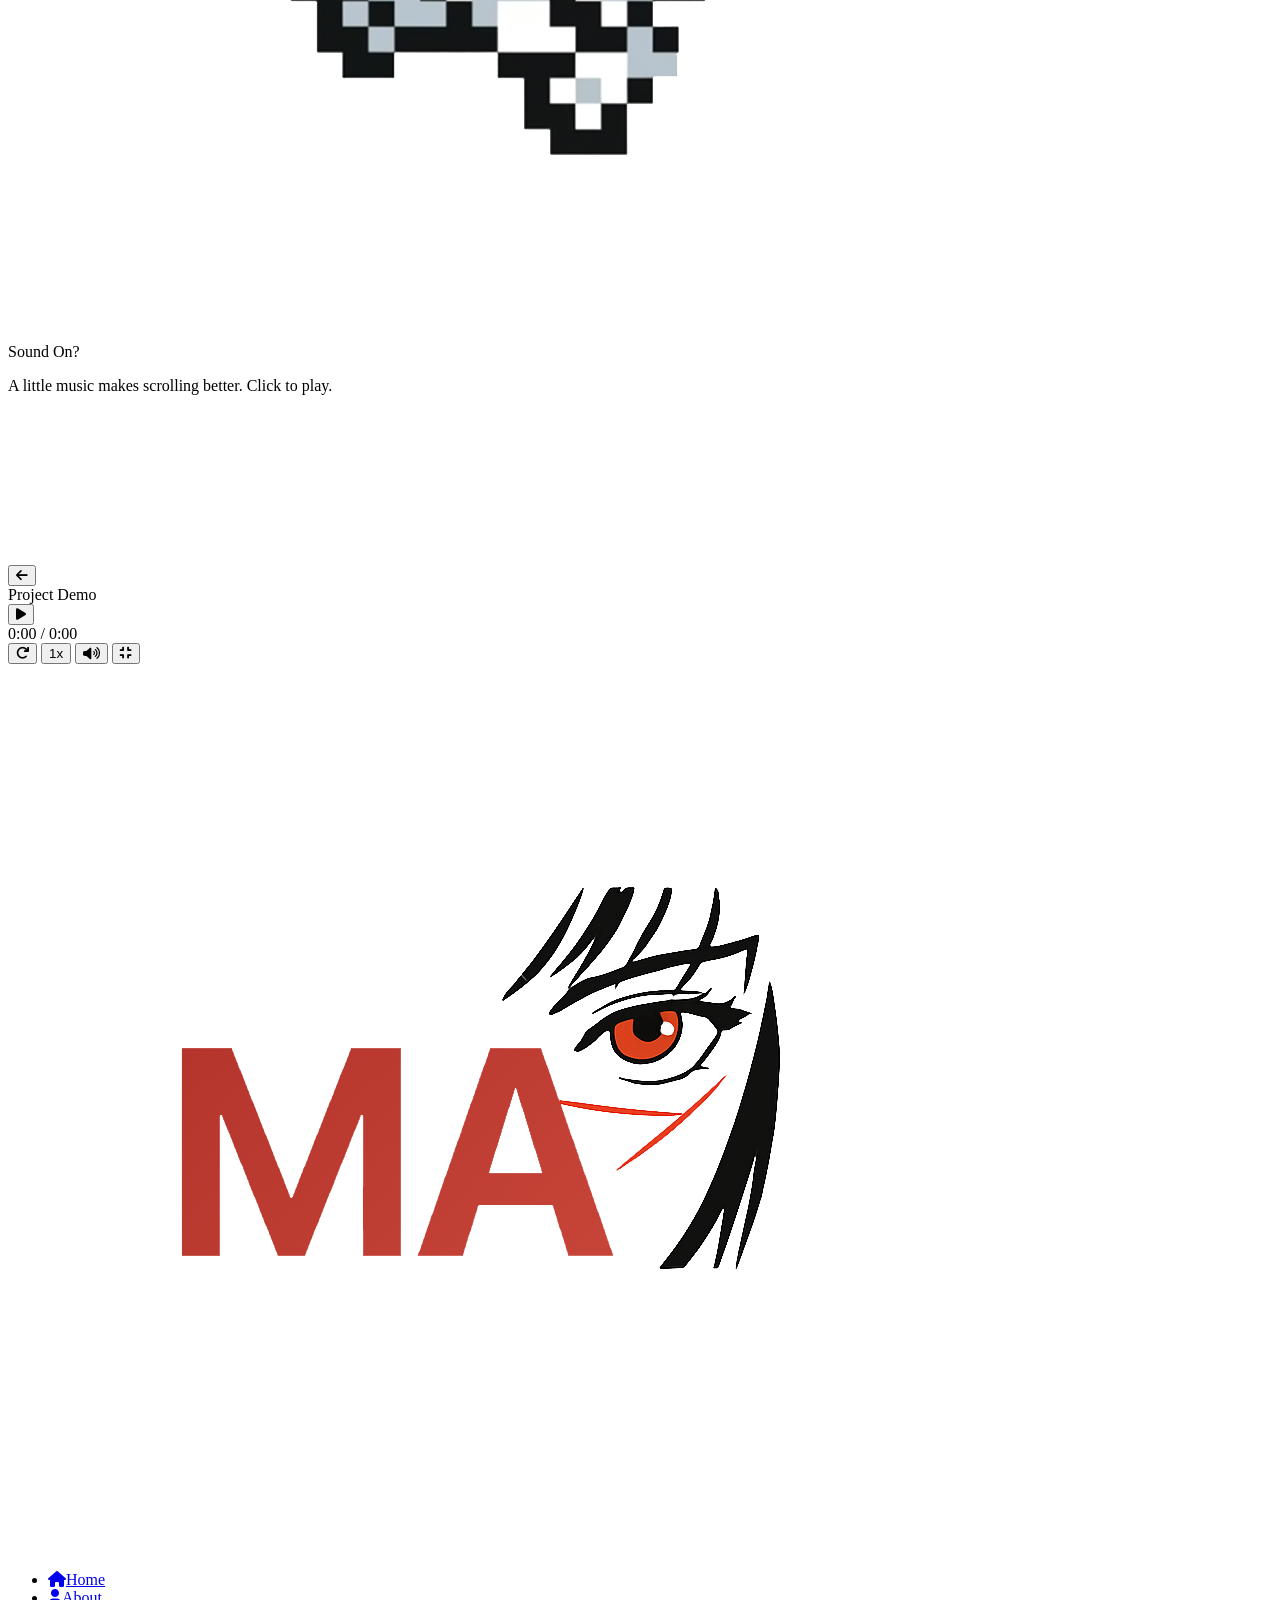
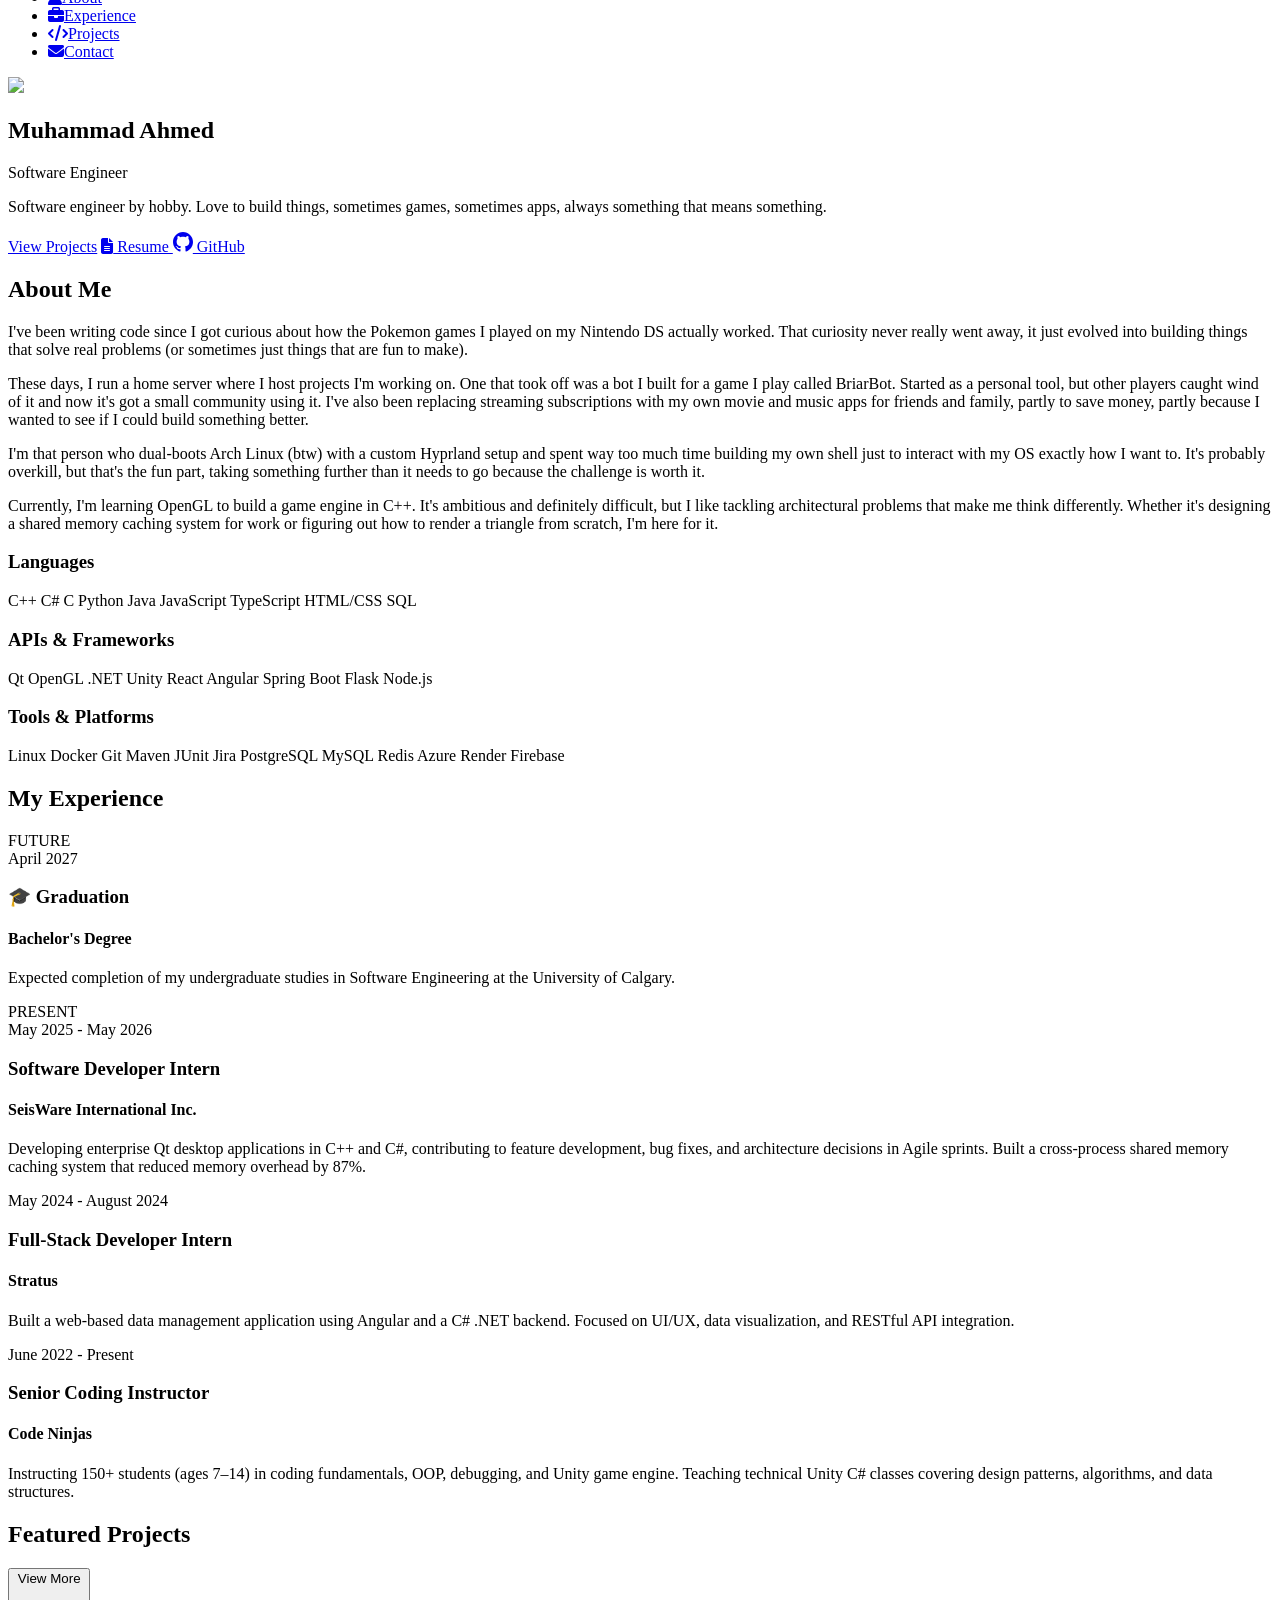
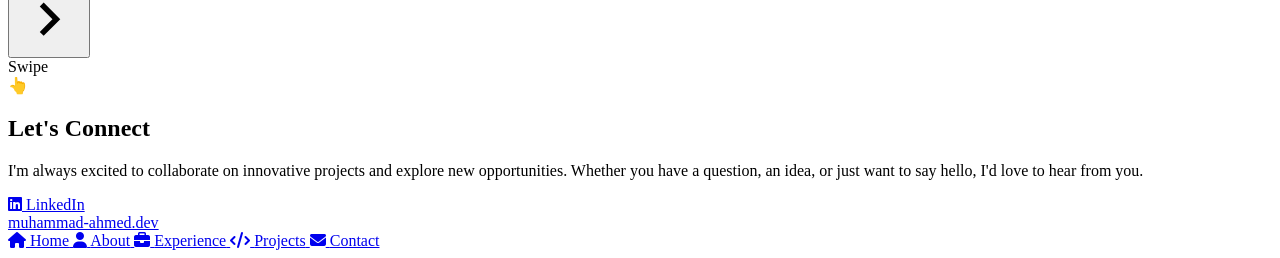
==== commit 1271d6fb: "Update resume and about section" ====
--- a/index.html
+++ b/index.html
@@ -137,6 +137,10 @@
 			</p>
 			<div class="hero-buttons">
 				<a href="#projects" class="btn btn-primary">View Projects</a>
+				<a href="/resume" class="btn btn-secondary">
+					<i class="fas fa-file-lines" aria-hidden="true"></i>
+					Resume
+				</a>
 				<a href="https://github.com/mahmedmo" target="_blank" class="btn btn-secondary">
 					<svg width="20" height="20" fill="currentColor" viewBox="0 0 24 24">
 						<path d="M12 0c-6.626 0-12 5.373-12 12 0 5.302 3.438 9.8 8.207 11.387.599.111.793-.261.793-.577v-2.234c-3.338.726-4.033-1.416-4.033-1.416-.546-1.387-1.333-1.756-1.333-1.756-1.089-.745.083-.729.083-.729 1.205.084 1.839 1.237 1.839 1.237 1.07 1.834 2.807 1.304 3.492.997.107-.775.418-1.305.762-1.604-2.665-.305-5.467-1.334-5.467-5.931 0-1.311.469-2.381 1.236-3.221-.124-.303-.535-1.524.117-3.176 0 0 1.008-.322 3.301 1.23.957-.266 1.983-.399 3.003-.404 1.02.005 2.047.138 3.006.404 2.291-1.552 3.297-1.23 3.297-1.23.653 1.653.242 2.874.118 3.176.77.84 1.235 1.911 1.235 3.221 0 4.609-2.807 5.624-5.479 5.921.43.372.823 1.102.823 2.222v3.293c0 .319.192.694.801.576 4.765-1.589 8.199-6.086 8.199-11.386 0-6.627-5.373-12-12-12z" />
@@ -152,11 +156,6 @@
 		<div class="container">
 			<h2 class="section-title fade-in">About <span>Me</span></h2>
 			<div class="about-content fade-in">
-				<div class="about-image">
-					<div class="profile-container">
-						<img src="./assets/about-me.png" alt="" class="profile-image" />
-					</div>
-				</div>
 				<div class="about-text">
 					<p>
 						I've been writing code since I got curious about how the Pokemon games I played on my Nintendo DS actually worked. That curiosity never really went away, it just evolved into building things that solve real problems (or sometimes just things that are fun to make).
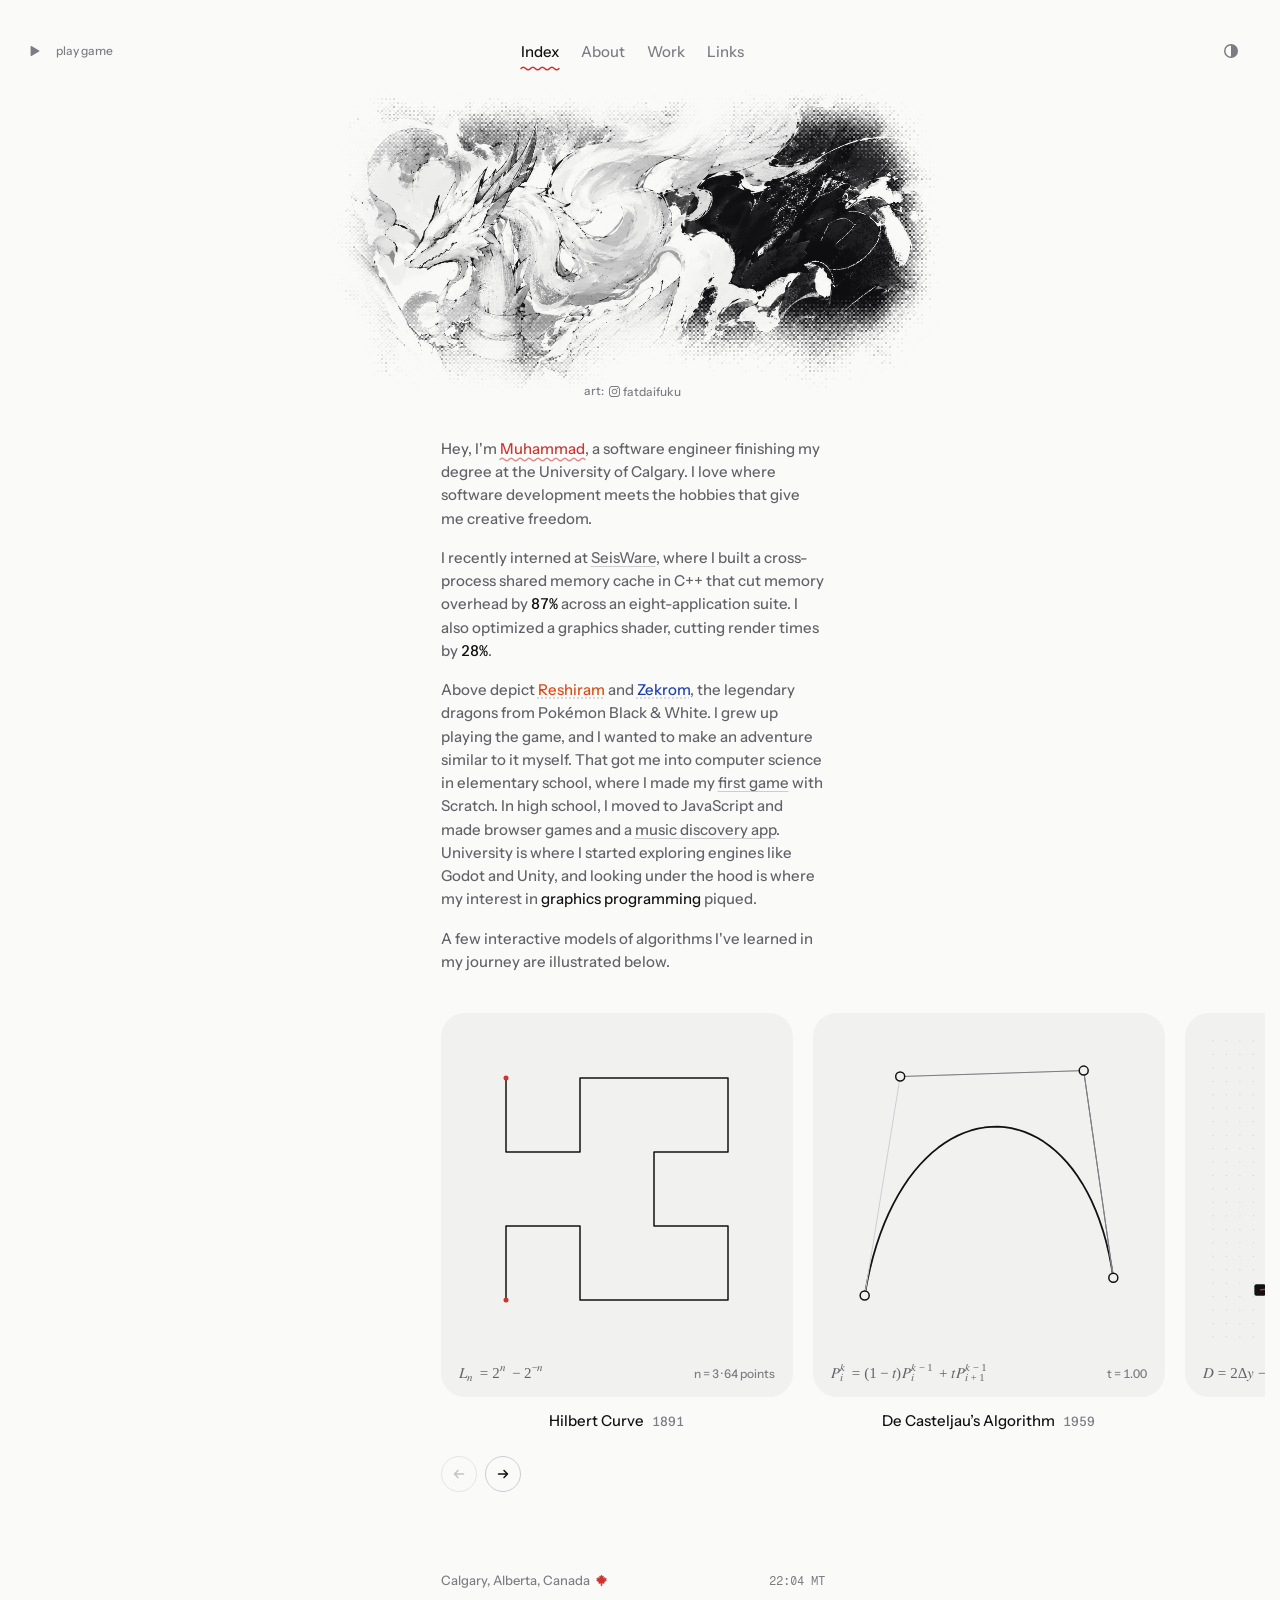
==== commit b735b396: "Redesign the site Replace the single-page app with four static pages (index, about, work, links) tha" ====
--- a/index.html
+++ b/index.html
@@ -1,391 +1,163 @@
 <!DOCTYPE html>
 <html lang="en">
 <head>
-	<meta charset="UTF-8" />
-	<meta name="viewport" content="width=device-width, initial-scale=1.0, viewport-fit=cover" />
+	<meta charset="UTF-8">
+	<meta name="viewport" content="width=device-width, initial-scale=1.0, viewport-fit=cover">
+	<meta name="description" content="Muhammad Ahmed, software engineer. C++, graphics, and low-level systems.">
+	<meta name="color-scheme" content="light dark">
+	<meta name="theme-color" content="#fafaf9">
 	<title>Muhammad Ahmed</title>
-	
-	<!-- Favicon -->
-	<link rel="icon" type="image/png" href="./assets/favicon.png">
-	<link rel="shortcut icon" href="./assets/favicon.png">
-	<link rel="apple-touch-icon" href="./assets/favicon.png">
-	
-	<!-- External Dependencies -->
-	<link rel="stylesheet" href="https://cdnjs.cloudflare.com/ajax/libs/font-awesome/6.4.0/css/all.min.css">
-	
-	<!-- Main Stylesheet -->
-	<link rel="stylesheet" href="./css/main.css">
+
+	<link rel="icon" type="image/png" href="/assets/favicon.png">
+	<link rel="apple-touch-icon" href="/assets/apple-touch-icon.png">
+
+	<script src="/js/theme-init.js"></script>
+	<link rel="preconnect" href="https://fonts.googleapis.com">
+	<link rel="preconnect" href="https://fonts.gstatic.com" crossorigin>
+	<link rel="stylesheet" href="https://fonts.googleapis.com/css2?family=Instrument+Sans:wght@400..700&family=Fragment+Mono&display=swap">
+	<link rel="stylesheet" href="/css/site.css">
+	<link rel="stylesheet" href="/css/game.css">
+	<link rel="preload" as="image" href="/assets/hero.jpg">
+
+	<script type="module" src="/js/hero.js"></script>
+	<script type="module" src="/js/sketches.js"></script>
+	<script type="module" src="/js/game.js"></script>
+	<script type="module" src="/js/dex.js"></script>
+	<script type="module" src="/js/site.js"></script>
+	<link rel="modulepreload" href="/js/projects.js">
+	<link rel="modulepreload" href="/js/player.js">
 </head>
 <body>
-	<!-- Loader -->
-	<div class="loader" id="loader">
-		<div class="loader-content">
-			<div class="loader-logo"><img src="./assets/favicon.png" alt="Logo"></div>
-		</div>
-	</div>
+	<header>
+		<nav class="site-nav" id="site-nav" aria-label="Pages">
+			<a href="/" aria-current="page">Index</a>
+			<a href="/about/">About</a>
+			<a href="/work/">Work</a>
+			<a href="/links/">Links</a>
+		</nav>
+		<button class="theme-toggle" type="button" aria-label="Switch theme" data-theme-toggle>
+			<svg width="16" height="16" viewBox="0 0 16 16" aria-hidden="true"><circle cx="8" cy="8" r="6.25" fill="none" stroke="currentColor" stroke-width="1.5"/><path d="M8 1.75a6.25 6.25 0 0 1 0 12.5Z" fill="currentColor"/></svg>
+		</button>
+	</header>
 
-	<!-- Sound Control Button -->
-	<div class="sound-control" id="soundControl">
-		<div class="sound-icon">
-			<div class="sound-bars">
-				<div class="sound-bar"></div>
-				<div class="sound-bar"></div>
-				<div class="sound-bar"></div>
-				<div class="sound-bar"></div>
+	<main class="page">
+		<section class="wide hero-art">
+			<div class="art" data-art role="img" aria-label="Ink illustration of Reshiram and Zekrom, the white and black dragons from Pokémon Black and White, facing each other through swirling clouds. Hover or touch it and the ink swells and ripples around the pointer.">
+				<img src="/assets/hero.jpg" alt="" width="1380" height="690">
+				<canvas aria-hidden="true"></canvas>
 			</div>
-		</div>
-	</div>
+			<p class="art-caption">
+				art:
+				<a class="icon-link" href="https://www.instagram.com/fatdaifuku" aria-label="fatdaifuku on Instagram" target="_blank" rel="noopener">
+					<svg width="11" height="11" viewBox="0 0 24 24" aria-hidden="true"><path d="M12 0C8.74 0 8.333.015 7.053.072 5.775.132 4.905.333 4.14.63c-.789.306-1.459.717-2.126 1.384S.935 3.35.63 4.14C.333 4.905.131 5.775.072 7.053.012 8.333 0 8.74 0 12s.015 3.667.072 4.947c.06 1.277.261 2.148.558 2.913.306.788.717 1.459 1.384 2.126.667.666 1.336 1.079 2.126 1.384.766.296 1.636.499 2.913.558C8.333 23.988 8.74 24 12 24s3.667-.015 4.947-.072c1.277-.06 2.148-.262 2.913-.558.788-.306 1.459-.718 2.126-1.384.666-.667 1.079-1.335 1.384-2.126.296-.765.499-1.636.558-2.913.06-1.28.072-1.687.072-4.947s-.015-3.667-.072-4.947c-.06-1.277-.262-2.149-.558-2.913-.306-.789-.718-1.459-1.384-2.126C21.319 1.347 20.651.935 19.86.63c-.765-.297-1.636-.499-2.913-.558C15.667.012 15.26 0 12 0zm0 2.16c3.203 0 3.585.016 4.85.071 1.17.055 1.805.249 2.227.415.562.217.96.477 1.382.896.419.42.679.819.896 1.381.164.422.36 1.057.413 2.227.057 1.266.07 1.646.07 4.85s-.015 3.585-.074 4.85c-.061 1.17-.256 1.805-.421 2.227-.224.562-.479.96-.899 1.382-.419.419-.824.679-1.38.896-.42.164-1.065.36-2.235.413-1.274.057-1.649.07-4.859.07-3.211 0-3.586-.015-4.859-.074-1.171-.061-1.816-.256-2.236-.421-.569-.224-.96-.479-1.379-.899-.421-.419-.69-.824-.9-1.38-.165-.42-.359-1.065-.42-2.235-.045-1.26-.061-1.649-.061-4.844 0-3.196.016-3.586.061-4.861.061-1.17.255-1.814.42-2.234.21-.57.479-.96.9-1.381.419-.419.81-.689 1.379-.898.42-.166 1.051-.361 2.221-.421 1.275-.045 1.65-.06 4.859-.06l.045.03zm0 3.678c-3.405 0-6.162 2.76-6.162 6.162 0 3.405 2.76 6.162 6.162 6.162 3.405 0 6.162-2.76 6.162-6.162 0-3.405-2.76-6.162-6.162-6.162zM12 16c-2.21 0-4-1.79-4-4s1.79-4 4-4 4 1.79 4 4-1.79 4-4 4zm7.846-10.405c0 .795-.646 1.44-1.44 1.44-.795 0-1.44-.646-1.44-1.44 0-.794.646-1.439 1.44-1.439.793-.001 1.44.645 1.44 1.439z" fill="currentColor"/></svg>
+					fatdaifuku
+				</a>
+			</p>
+		</section>
 
-	<!-- Music Notification -->
-	<div class="music-notification" id="musicNotification">
-		<div class="notification-content">
-			<div class="notification-avatar"><img src="./assets/reshiram-dj.png" alt="Music Assistant"></div>
-			<div class="notification-text-content">
-				<p class="notification-title">Sound On?</p>
-				<p class="notification-text">A little music makes scrolling better. Click to play.</p>
-			</div>
-		</div>
-	</div>
+		<section class="prose">
+			<p>
+				Hey, I'm <span class="name">Muhammad</span>, a software engineer finishing my degree at the
+				University of Calgary. I love where software development meets the hobbies that give me creative
+				freedom.
+			</p>
+			<p>
+				I recently interned at <a href="https://www.seisware.com" target="_blank" rel="noopener">SeisWare</a>, where I built a cross-process shared
+				memory cache in C++ that cut memory overhead by <em>87%</em> across an eight-application suite.
+				I also optimized a graphics shader, cutting render times by <em>28%</em>.
+			</p>
+			<p>
+				Above depict <em class="dex" data-dex="reshiram">Reshiram</em> and
+				<em class="dex" data-dex="zekrom">Zekrom</em>, the legendary dragons from Pokémon Black &amp; White. I grew up
+				playing the game, and I wanted to make an adventure similar to it myself. That got me into computer
+				science in elementary school, where I made my
+				<a href="https://scratch.mit.edu/projects/263657747" data-embed="first-game" target="_blank" rel="noopener">first game</a> with Scratch. In high school, I moved to
+				JavaScript and made browser games and a
+				<a href="/work/" data-demo="reccify">music discovery app</a>. University is where I started exploring engines like Godot and
+				Unity, and looking under the hood is where my interest in
+				<em>graphics programming</em> piqued.
+			</p>
+			<p>
+				A few interactive models of algorithms I've learned in my journey are illustrated below.
+			</p>
+		</section>
 
-	<!-- Fullscreen Video Overlay -->
-	<div class="fullscreen-overlay" id="fullscreenOverlay">
-		<div class="fullscreen-video-container">
-			<video class="fullscreen-video" id="fullscreenVideo" playsinline webkit-playsinline></video>
-			
-			<!-- Custom Video Controls -->
-			<div class="custom-video-controls" id="customVideoControls">
-				<!-- Top controls -->
-				<div class="video-header">
-					<button class="video-back-btn" title="Back">
-						<i class="fas fa-arrow-left"></i>
-					</button>
-					<div class="video-title">Project Demo</div>
-				</div>
-				
-				<!-- Center play/pause -->
-				<div class="video-center-controls">
-					<button class="center-play-btn" id="centerPlayBtn">
-						<i class="fas fa-play"></i>
-					</button>
-				</div>
-				
-				<!-- Bottom controls -->
-				<div class="video-bottom-controls">
-					<div class="video-progress-container">
-						<div class="video-progress-track" id="progressTrack">
-							<div class="video-progress-buffer"></div>
-							<div class="video-progress-played" id="progressPlayed"></div>
-							<div class="video-progress-handle" id="progressHandle"></div>
+		<section>
+			<div class="shelf" data-shelf>
+				<div class="shelf-track" role="region" aria-label="Algorithms I keep coming back to" tabindex="0">
+					<figure class="card">
+						<div class="card-face is-sketch" role="group" aria-label="A Hilbert curve filling a square. Click it and every point unfolds into four, one order higher.">
+							<canvas class="face" data-sketch="hilbert" aria-hidden="true"></canvas>
+							<p class="card-note">
+								<math><msub><mi>L</mi><mi>n</mi></msub><mo>=</mo><msup><mn>2</mn><mi>n</mi></msup><mo>−</mo><msup><mn>2</mn><mrow><mo>−</mo><mi>n</mi></mrow></msup></math>
+								<span class="readout" data-readout aria-live="off"></span>
+							</p>
 						</div>
-					</div>
-					
-					<div class="video-control-row">
-						<div class="video-time">
-							<span id="currentTime">0:00</span> / <span id="totalTime">0:00</span>
+						<figcaption class="card-cap">
+							<span class="card-name">Hilbert Curve</span>
+							<span class="card-desc">1891</span>
+						</figcaption>
+					</figure>
+					<figure class="card">
+						<div class="card-face is-sketch" role="group" aria-label="A cubic Bézier curve being built by repeated linear interpolation between its four control points. Drag a control point to reshape it.">
+							<canvas class="face" data-sketch="casteljau" aria-hidden="true"></canvas>
+							<p class="card-note">
+								<math><msubsup><mi>P</mi><mi>i</mi><mi>k</mi></msubsup><mo>=</mo><mo stretchy="false">(</mo><mn>1</mn><mo>−</mo><mi>t</mi><mo stretchy="false">)</mo><mspace width="0.1em"/><msubsup><mi>P</mi><mi>i</mi><mrow><mi>k</mi><mo>−</mo><mn>1</mn></mrow></msubsup><mo>+</mo><mi>t</mi><mspace width="0.1em"/><msubsup><mi>P</mi><mrow><mi>i</mi><mo>+</mo><mn>1</mn></mrow><mrow><mi>k</mi><mo>−</mo><mn>1</mn></mrow></msubsup></math>
+								<span class="readout" data-readout aria-live="off"></span>
+							</p>
 						</div>
-						
-						<div class="video-actions">
-							<button class="video-action-btn restart-btn" title="Restart">
-								<i class="fas fa-redo"></i>
-							</button>
-							<button class="video-action-btn speed-btn" title="Speed" id="speedBtn">
-								1x
-							</button>
-							<button class="video-action-btn mute-btn" title="Mute/Unmute" id="muteBtn">
-								<i class="fas fa-volume-up"></i>
-							</button>
-							<button class="video-action-btn fullscreen-exit-btn" title="Exit">
-								<i class="fas fa-compress"></i>
-							</button>
+						<figcaption class="card-cap">
+							<span class="card-name">De Casteljau’s Algorithm</span>
+							<span class="card-desc">1959</span>
+						</figcaption>
+					</figure>
+					<figure class="card">
+						<div class="card-face is-sketch" role="group" aria-label="A straight line drawn on a pixel grid using only integer steps, its far end wandering so every slope gets drawn.">
+							<canvas class="face" data-sketch="bresenham" aria-hidden="true"></canvas>
+							<p class="card-note">
+								<math><mi>D</mi><mo>=</mo><mn>2</mn><mi mathvariant="normal">Δ</mi><mi>y</mi><mo>−</mo><mi mathvariant="normal">Δ</mi><mi>x</mi></math>
+								<span class="readout" data-readout aria-live="off"></span>
+							</p>
 						</div>
-					</div>
+						<figcaption class="card-cap">
+							<span class="card-name">Bresenham’s Line</span>
+							<span class="card-desc">1962</span>
+						</figcaption>
+					</figure>
+					<figure class="card">
+						<div class="card-face is-sketch" role="group" aria-label="Drifting points in a square that splits into four wherever a cell holds more than one.">
+							<canvas class="face" data-sketch="quadtree" aria-hidden="true"></canvas>
+							<p class="card-note">
+								<math><mi>d</mi><mo>≈</mo><msub><mi>log</mi><mn>4</mn></msub><mspace width="0.16em"/><mi>n</mi></math>
+								<span class="readout" data-readout aria-live="off"></span>
+							</p>
+						</div>
+						<figcaption class="card-cap">
+							<span class="card-name">Quadtree</span>
+							<span class="card-desc">Finkel &amp; Bentley, 1974</span>
+						</figcaption>
+					</figure>
+					<figure class="card">
+						<div class="card-face is-sketch" role="group" aria-label="Conway’s Game of Life running on a small wrapped grid.">
+							<canvas class="face" data-sketch="life" aria-hidden="true"></canvas>
+							<p class="card-note">
+								<math><msup><mi>x</mi><mo>′</mo></msup><mo>=</mo><mo stretchy="false">[</mo><mi>N</mi><mo>=</mo><mn>3</mn><mo stretchy="false">]</mo><mo>∨</mo><mo stretchy="false">(</mo><mi>x</mi><mo>∧</mo><mo stretchy="false">[</mo><mi>N</mi><mo>=</mo><mn>2</mn><mo stretchy="false">]</mo><mo stretchy="false">)</mo></math>
+								<span class="readout" data-readout aria-live="off"></span>
+							</p>
+						</div>
+						<figcaption class="card-cap">
+							<span class="card-name">Game of Life</span>
+							<span class="card-desc">Conway, 1970</span>
+						</figcaption>
+					</figure>
 				</div>
 			</div>
-		</div>
-	</div>
+		</section>
+	</main>
 
-	<!-- Navigation -->
-	<nav id="navbar">
-		<div class="nav-container">
-			<div class="logo"><img src="./assets/favicon.png" alt="Logo"></div>
-			<ul class="nav-links">
-				<li><a href="#home"><i class="fas fa-home"></i><span class="nav-text">Home</span></a></li>
-				<li><a href="#about"><i class="fas fa-user"></i><span class="nav-text">About</span></a></li>
-				<li><a href="#experience"><i class="fas fa-briefcase"></i><span class="nav-text">Experience</span></a></li>
-				<li><a href="#projects"><i class="fas fa-code"></i><span class="nav-text">Projects</span></a></li>
-				<li><a href="#contact"><i class="fas fa-envelope"></i><span class="nav-text">Contact</span></a></li>
-			</ul>
-		</div>
-	</nav>
-
-	<!-- Hero Section -->
-	<section class="hero" id="home">
-		<div class="hero-overlay"></div>
-		<div id="mew-wrapper">
-			<img id="mew-floater" src="https://img.pokemondb.net/sprites/black-white/anim/normal/darkrai.gif" />
-		</div>
-		<div class="particles" id="particles"></div>
-		<div class="hero-content">
-			<h1 data-text="Muhammad Ahmed">Muhammad Ahmed</h1>
-			<p class="subtitle">
-				<span class="mu-options">
-					<span>Software Engineer</span>
-				</span>
-			</p>
-			<p class="fun-intro">
-				Software engineer by hobby. Love to build things, sometimes games, sometimes apps, always something that means something.
-			</p>
-			<div class="hero-buttons">
-				<a href="#projects" class="btn btn-primary">View Projects</a>
-				<a href="/resume" class="btn btn-secondary">
-					<i class="fas fa-file-lines" aria-hidden="true"></i>
-					Resume
-				</a>
-				<a href="https://github.com/mahmedmo" target="_blank" class="btn btn-secondary">
-					<svg width="20" height="20" fill="currentColor" viewBox="0 0 24 24">
-						<path d="M12 0c-6.626 0-12 5.373-12 12 0 5.302 3.438 9.8 8.207 11.387.599.111.793-.261.793-.577v-2.234c-3.338.726-4.033-1.416-4.033-1.416-.546-1.387-1.333-1.756-1.333-1.756-1.089-.745.083-.729.083-.729 1.205.084 1.839 1.237 1.839 1.237 1.07 1.834 2.807 1.304 3.492.997.107-.775.418-1.305.762-1.604-2.665-.305-5.467-1.334-5.467-5.931 0-1.311.469-2.381 1.236-3.221-.124-.303-.535-1.524.117-3.176 0 0 1.008-.322 3.301 1.23.957-.266 1.983-.399 3.003-.404 1.02.005 2.047.138 3.006.404 2.291-1.552 3.297-1.23 3.297-1.23.653 1.653.242 2.874.118 3.176.77.84 1.235 1.911 1.235 3.221 0 4.609-2.807 5.624-5.479 5.921.43.372.823 1.102.823 2.222v3.293c0 .319.192.694.801.576 4.765-1.589 8.199-6.086 8.199-11.386 0-6.627-5.373-12-12-12z" />
-					</svg>
-					GitHub
-				</a>
-			</div>
-		</div>
-	</section>
-
-	<!-- About Section -->
-	<section class="about" id="about">
-		<div class="container">
-			<h2 class="section-title fade-in">About <span>Me</span></h2>
-			<div class="about-content fade-in">
-				<div class="about-text">
-					<p>
-						I've been writing code since I got curious about how the Pokemon games I played on my Nintendo DS actually worked. That curiosity never really went away, it just evolved into building things that solve real problems (or sometimes just things that are fun to make).
-					</p>
-					<p>
-						These days, I run a home server where I host projects I'm working on. One that took off was a bot I built for a game I play called BriarBot. Started as a personal tool, but other players caught wind of it and now it's got a small community using it. I've also been replacing streaming subscriptions with my own movie and music apps for friends and family, partly to save money, partly because I wanted to see if I could build something better.
-					</p>
-					<p>
-						I'm that person who dual-boots Arch Linux (btw) with a custom Hyprland setup and spent way too much time building my own shell just to interact with my OS exactly how I want to. It's probably overkill, but that's the fun part, taking something further than it needs to go because the challenge is worth it.
-					</p>
-					<p>
-						Currently, I'm learning OpenGL to build a game engine in C++. It's ambitious and definitely difficult, but I like tackling architectural problems that make me think differently. Whether it's designing a shared memory caching system for work or figuring out how to render a triangle from scratch, I'm here for it.
-					</p>
-					<div class="skills-grid">
-						<div class="skill-category">
-							<h3>Languages</h3>
-							<div class="skill-tags">
-								<span class="skill-tag">C++</span>
-								<span class="skill-tag">C#</span>
-								<span class="skill-tag">C</span>
-								<span class="skill-tag">Python</span>
-								<span class="skill-tag">Java</span>
-								<span class="skill-tag">JavaScript</span>
-								<span class="skill-tag">TypeScript</span>
-								<span class="skill-tag">HTML/CSS</span>
-								<span class="skill-tag">SQL</span>
-							</div>
-						</div>
-						<div class="skill-category">
-							<h3>APIs & Frameworks</h3>
-							<div class="skill-tags">
-								<span class="skill-tag">Qt</span>
-								<span class="skill-tag">OpenGL</span>
-								<span class="skill-tag">.NET</span>
-								<span class="skill-tag">Unity</span>
-								<span class="skill-tag">React</span>
-								<span class="skill-tag">Angular</span>
-								<span class="skill-tag">Spring Boot</span>
-								<span class="skill-tag">Flask</span>
-								<span class="skill-tag">Node.js</span>
-							</div>
-						</div>
-						<div class="skill-category">
-							<h3>Tools & Platforms</h3>
-							<div class="skill-tags">
-								<span class="skill-tag">Linux</span>
-								<span class="skill-tag">Docker</span>
-								<span class="skill-tag">Git</span>
-								<span class="skill-tag">Maven</span>
-								<span class="skill-tag">JUnit</span>
-								<span class="skill-tag">Jira</span>
-								<span class="skill-tag">PostgreSQL</span>
-								<span class="skill-tag">MySQL</span>
-								<span class="skill-tag">Redis</span>
-								<span class="skill-tag">Azure</span>
-								<span class="skill-tag">Render</span>
-								<span class="skill-tag">Firebase</span>
-							</div>
-						</div>
-					</div>
-				</div>
-			</div>
-		</div>
-	</section>
-
-	<!-- Experience Section -->
-	<section class="experience" id="experience">
-		<div class="section-separator"></div>
-		<div class="container">
-			<h2 class="section-title fade-in">My <span>Experience</span></h2>
-			<div class="timeline">
-				<!-- Future: Graduation -->
-				<div class="timeline-item">
-					<div class="timeline-dot graduation-dot">
-						<span class="timeline-label">FUTURE</span>
-					</div>
-					<div class="timeline-content">
-						<div class="timeline-date">
-							April 2027
-						</div>
-						<h3>🎓 Graduation</h3>
-						<h4>Bachelor's Degree</h4>
-						<p>
-							Expected completion of my undergraduate studies in Software Engineering at the University of Calgary.
-						</p>
-					</div>
-				</div>
-
-				<!-- Present/Current: SeisWare Intern -->
-				<div class="timeline-item">
-					<div class="timeline-dot current-dot">
-						<span class="timeline-label">PRESENT</span>
-					</div>
-					<div class="timeline-content">
-						<div class="timeline-date">
-							May 2025 - May 2026
-						</div>
-						<h3>Software Developer Intern</h3>
-						<h4>SeisWare International Inc.</h4>
-						<p>
-							Developing enterprise Qt desktop applications in C++ and C#, contributing to feature development, bug fixes, and architecture decisions in Agile sprints. Built a cross-process shared memory caching system that reduced memory overhead by 87%.
-						</p>
-					</div>
-				</div>
-
-				<!-- Past: Stratus -->
-				<div class="timeline-item">
-					<div class="timeline-dot"></div>
-					<div class="timeline-content">
-						<div class="timeline-date">
-							May 2024 - August 2024
-						</div>
-						<h3>Full-Stack Developer Intern</h3>
-						<h4>Stratus</h4>
-						<p>
-							Built a web-based data management application using Angular and a C# .NET backend. Focused on UI/UX, data visualization, and RESTful API integration.
-						</p>
-					</div>
-				</div>
-
-				<!-- Past: Code Ninjas -->
-				<div class="timeline-item">
-					<div class="timeline-dot"></div>
-					<div class="timeline-content">
-						<div class="timeline-date">
-							June 2022 - Present
-						</div>
-						<h3>Senior Coding Instructor</h3>
-						<h4>Code Ninjas</h4>
-						<p>
-							Instructing 150+ students (ages 7–14) in coding fundamentals, OOP, debugging, and Unity game engine. Teaching technical Unity C# classes covering design patterns, algorithms, and data structures.
-						</p>
-					</div>
-				</div>
-			</div>
-		</div>
-	</section>
-
-	<!-- Projects Section -->
-	<section class="projects" id="projects">
-		<div class="section-separator"></div>
-		<div class="container">
-			<h2 class="section-title fade-in">
-				Featured <span>Projects</span>
-			</h2>
-			<div class="projects-container">
-				<div class="projects-grid" id="projectsGrid">
-					<!-- Projects will be dynamically generated from config/projects.js -->
-				</div>
-				<button class="view-more-btn" id="viewMoreBtn">
-					<span>View More</span>
-					<svg class="arrow-icon" id="viewMoreIcon" viewBox="0 0 24 24">
-						<path d="M8.59 16.59L13.17 12 8.59 7.41 10 6l6 6-6 6-1.41-1.41z"/>
-					</svg>
-				</button>
-				<!-- Mobile Projects Carousel -->
-				<div class="mobile-projects">
-					<div class="mobile-project-viewport">
-						<div class="mobile-projects-track" id="mobileProjectsTrack">
-							<!-- Projects will be cloned here via JavaScript -->
-						</div>
-					</div>
-					<!-- Mobile Indicators -->
-					<div class="mobile-project-indicators" id="mobileIndicators">
-						<!-- Indicators will be generated via JavaScript -->
-					</div>
-					<!-- Swipe Indicator -->
-					<div class="swipe-indicator" id="swipeIndicator">
-						<span class="swipe-text">Swipe</span>
-						<div class="swipe-hand">
-							<span class="hand-icon">👆</span>
-						</div>
-					</div>
-				</div>
-		</div>
-	</section>
-
-	<!-- Contact Section -->
-	<section class="contact" id="contact">
-		<div class="section-separator"></div>
-		<div class="container">
-			<h2 class="section-title fade-in">
-				Let's <span>Connect</span>
-			</h2>
-			<div class="contact-content fade-in">
-				<p class="contact-message">
-					I'm always excited to collaborate on innovative projects
-					and explore new opportunities. Whether you have a
-					question, an idea, or just want to say hello, I'd love
-					to hear from you.
-				</p>
-				<div class="contact-info">
-					<a href="https://www.linkedin.com/in/muhammad-ahmed8/" class="contact-item" target="_blank">
-						<i class="fab fa-linkedin"></i>
-						<span>LinkedIn</span>
-					</a>
-				</div>
-			</div>
-			<div class="mini-footer">
-				<a href="https://muhammad-ahmed.dev">muhammad-ahmed.dev</a>
-			</div>
-		</div>
-	</section>
-
-	<!-- Floating Menu -->
-	<nav class="floating-menu" id="floatingMenu">
-		<a href="#home" class="menu-item active" data-section="home">
-			<i class="fas fa-home"></i>
-			<span>Home</span>
-		</a>
-		<a href="#about" class="menu-item" data-section="about">
-			<i class="fas fa-user"></i>
-			<span>About</span>
-		</a>
-		<a href="#experience" class="menu-item" data-section="experience">
-			<i class="fas fa-briefcase"></i>
-			<span>Experience</span>
-		</a>
-		<a href="#projects" class="menu-item" data-section="projects">
-			<i class="fas fa-code"></i>
-			<span>Projects</span>
-		</a>
-		<a href="#contact" class="menu-item" data-section="contact">
-			<i class="fas fa-envelope"></i>
-			<span>Contact</span>
-		</a>
-	</nav>
-
-
-	<!-- Main Application Script -->
-	<script type="module" src="./js/main.js"></script>
+	<footer class="site-foot">
+		<span class="place">Calgary, Alberta, Canada <svg class="leaf" width="13" height="13" viewBox="0 0 24 24" aria-hidden="true"><path d="M12 1.8 L13.5 5 L15.4 4 L14.8 9 L17.4 6.6 L18 8.2 L20.6 7.8 L19.6 10.8 L21 11.6 L16.4 15.4 L17 17.2 L12.7 16.6 L12.7 21.6 L11.3 21.6 L11.3 16.6 L7 17.2 L7.6 15.4 L3 11.6 L4.4 10.8 L3.4 7.8 L6 8.2 L6.6 6.6 L9.2 9 L8.6 4 L10.5 5Z" fill="currentColor" stroke="currentColor" stroke-width="1.4" stroke-linejoin="round"/></svg></span>
+		<span class="ticker" id="clock" title="Local time in Calgary"></span>
+	</footer>
 </body>
 </html>
--- a/css/site.css
+++ b/css/site.css
@@ -0,0 +1,1220 @@
+/* ---------- tokens ---------- */
+
+:root {
+	color-scheme: light;
+	--bg: #fafaf9;
+	--ink: #121214;
+	--text: #636268;
+	--mute: #7d7c83;
+	--rule: #e6e5e2;
+	--card: #f1f1ef;
+	--underline: #cfcdd3;
+	--disabled: #c4c3c8;
+	/* one red for both themes */
+	--accent: #cc3430;
+	/* the two dragons: Reshiram's sun red, Zekrom's deep blue */
+	--sun: #dc4a16;
+	--deep: #1d3fae;
+
+	/* hero artwork: its black and its white */
+	--art-lo: #0d0d0f;
+	--art-hi: #fafaf9;
+
+	--lift: 0 1px 1px #1010140f, 0 10px 18px -6px #10101429, 0 28px 44px -16px #1010144d;
+
+	--sans: "Instrument Sans", ui-sans-serif, system-ui, -apple-system, sans-serif;
+	--mono: "Fragment Mono", ui-monospace, "SF Mono", Menlo, monospace;
+	--body: 15px;
+	--small: 13px;
+
+	--col: 24rem;
+	--wide: 40rem;
+	--card-w: 22rem;
+	/* --vw is the page's real width, set from site.js: 100vw also counts a
+	   classic scrollbar, which made full-bleed rows overflow sideways. */
+	--edge: max(1rem, (var(--vw, 100vw) - var(--col)) / 2);
+}
+
+:root[data-theme="dark"] {
+	color-scheme: dark;
+	/* The blacks of the hero artwork: the page is the black dragon's median
+	   tone, cards its lighter scales, rules and underlines its highlights. */
+	/* lifted a little so they still read on black */
+	--sun: #f0602f;
+	--deep: #4f7cf2;
+	--bg: #0b0b0b;
+	--ink: #f2f2f2;
+	--text: #a3a3a3;
+	--mute: #7a7a7a;
+	--rule: #212121;
+	--card: #161616;
+	--underline: #3a3a3a;
+	--disabled: #454545;
+
+	--art-lo: #0b0b0b;
+	--art-hi: #f2f2f2;
+
+	--lift: 0 1px 1px #0000004d, 0 10px 18px -6px #00000080, 0 28px 44px -16px #000000b3;
+}
+
+/* ---------- base ---------- */
+
+*, *::before, *::after { box-sizing: border-box; }
+
+html {
+	-webkit-text-size-adjust: 100%;
+	-webkit-tap-highlight-color: transparent;
+	scrollbar-gutter: stable;
+	overflow-x: clip;
+	/* no rubber-banding past the ends of the page */
+	overscroll-behavior: none;
+	background: var(--bg);
+}
+
+body {
+	margin: 0;
+	/* WebKit can still scroll the page sideways past html's clip; clipping here too stops it */
+	overflow-x: clip;
+	overscroll-behavior: none;
+	background: var(--bg);
+	color: var(--text);
+	font: 480 var(--body) / 1.55 var(--sans);
+	font-variant-numeric: tabular-nums;
+	-webkit-font-smoothing: antialiased;
+	-moz-osx-font-smoothing: grayscale;
+}
+
+p, figure, h1, h2 { margin: 0; }
+img, video, canvas, svg { display: block; }
+button { font: inherit; color: inherit; }
+[hidden] { display: none !important; }
+
+::selection { background: color-mix(in oklab, var(--accent) 22%, transparent); }
+
+:focus-visible {
+	outline: 2px solid var(--accent);
+	outline-offset: 3px;
+	border-radius: 4px;
+}
+
+em, strong, .ink {
+	font-style: normal;
+	font-weight: inherit;
+	color: var(--ink);
+}
+
+a {
+	color: inherit;
+	text-decoration: underline var(--underline);
+	text-decoration-thickness: 1px;
+	text-underline-offset: 3px;
+}
+
+a:hover {
+	color: var(--ink);
+	text-decoration-color: var(--ink);
+}
+
+/* ---------- layout ---------- */
+
+.page {
+	width: min(var(--col), 100% - 2rem);
+	margin-inline: auto;
+}
+
+/* one gap between every block of every page */
+.page > * + * { margin-top: 40px; }
+.page > .wide + * { margin-top: 36px; }
+
+.wide {
+	--w: min(var(--wide), var(--vw, 100vw) - 2rem);
+	width: var(--w);
+	margin-inline: calc((100% - var(--w)) / 2);
+}
+
+.prose p + p { margin-top: 16px; }
+
+.label {
+	font-size: var(--small);
+	color: var(--mute);
+	margin: 0 0 14px;
+}
+
+.small {
+	font-size: var(--small);
+	color: var(--mute);
+}
+
+/* ---------- nav ---------- */
+
+header { position: relative; }
+
+.site-nav {
+	display: flex;
+	justify-content: center;
+	align-items: flex-start;
+	gap: 22px;
+	padding-top: 36px;
+	margin-bottom: 56px;
+}
+
+.site-nav a {
+	position: relative;
+	display: inline-block;
+	padding-block: 4px 9px;
+	color: var(--mute);
+	text-decoration: none;
+}
+
+.site-nav a:hover,
+.site-nav a[aria-current="page"] { color: var(--ink); }
+
+.squiggle {
+	position: absolute;
+	left: 0;
+	bottom: 0;
+	overflow: visible;
+	pointer-events: none;
+}
+
+.squiggle path {
+	fill: none;
+	stroke: var(--accent);
+	stroke-width: 1.5px;
+	stroke-linecap: round;
+	stroke-dasharray: 1;
+	stroke-dashoffset: 1px;
+	stroke-opacity: 0;
+	transition: stroke-dashoffset .18s ease-in, stroke-opacity 0s linear .18s;
+}
+
+.site-nav.is-ready a[aria-current="page"] .squiggle path {
+	stroke-dashoffset: 0;
+	stroke-opacity: 1;
+	transition: stroke-dashoffset .42s cubic-bezier(.3, 0, .2, 1) .12s, stroke-opacity 0s linear .12s;
+}
+
+/* Switching tabs: the highlight jumps to the clicked tab at once, and the
+   next page arrives with it already drawn. */
+.site-nav.is-switching .squiggle path { transition: none; }
+.site-nav.is-switching a[aria-current="page"] .squiggle path { transition: stroke-dashoffset .13s ease-out; }
+.site-nav.is-instant .squiggle path { transition: none !important; }
+
+.theme-toggle {
+	position: absolute;
+	top: 37px;
+	right: max(20px, env(safe-area-inset-right));
+	display: grid;
+	place-items: center;
+	width: 28px;
+	height: 28px;
+	padding: 0;
+	border: 0;
+	border-radius: 8px;
+	background: none;
+	color: var(--mute);
+	cursor: pointer;
+}
+
+@media (max-width: 480px) {
+	.site-nav { gap: 18px; }
+	.theme-toggle { right: max(8px, env(safe-area-inset-right)); }
+}
+
+/* the narrowest phones: keep the last link clear of the theme toggle */
+@media (max-width: 350px) {
+	.site-nav { gap: 13px; padding-right: 26px; }
+}
+
+.theme-toggle:hover { color: var(--ink); }
+
+.theme-toggle svg { transition: transform .5s cubic-bezier(.3, 0, .2, 1); }
+[data-theme="dark"] .theme-toggle svg { transform: rotate(180deg); }
+
+/* ---------- hero artwork ---------- */
+
+.hero-art { margin-top: -44px; }
+
+.art {
+	position: relative;
+	aspect-ratio: 2 / 1;
+	width: 100%;
+	touch-action: pan-y;
+	-webkit-user-select: none;
+	user-select: none;
+}
+
+@media (max-width: 640px) {
+	.art { aspect-ratio: 16 / 10; }
+}
+
+.art canvas {
+	position: absolute;
+	inset: 0;
+	width: 100%;
+	height: 100%;
+}
+
+/* Shown only when WebGL isn't available: the plain image, blended into the page. */
+.art img {
+	width: 100%;
+	height: 100%;
+	object-fit: cover;
+	border-radius: 24px;
+	opacity: 0;
+	mix-blend-mode: multiply;
+}
+
+[data-theme="dark"] .art img { mix-blend-mode: screen; }
+.art.no-gl img { opacity: 1; }
+.art.no-gl canvas { display: none; }
+
+.art-caption {
+	position: relative;
+	display: flex;
+	justify-content: center;
+	align-items: center;
+	gap: 5px;
+	margin: -22px 0 0;
+	font-size: 12px;
+	color: var(--mute);
+}
+
+/* A link that starts with a small icon. The underline is a border, so it
+   runs under the icon as well as the words. */
+.icon-link {
+	display: inline-flex;
+	align-items: center;
+	gap: 3px;
+	border-bottom: 1px solid transparent;
+	line-height: 1.25;
+	text-decoration: none;
+}
+
+.icon-link svg { flex: none; }
+.icon-link:hover { border-bottom-color: currentColor; }
+
+/* one that is underlined all the time, like the links in the text */
+.icon-link.is-lined { border-bottom-color: var(--underline); }
+.icon-link.is-lined:hover { border-bottom-color: var(--ink); }
+
+/* ---------- name ---------- */
+
+.name {
+	position: relative;
+	display: inline-block;
+	color: var(--accent);
+}
+
+.name .squiggle { bottom: -3px; }
+
+.name .squiggle path {
+	stroke-width: 1.4px;
+	stroke-dashoffset: 0;
+	stroke-opacity: .55;
+	transition: none;
+}
+
+.name:hover .squiggle path {
+	stroke-opacity: 1;
+	animation: name-draw .52s cubic-bezier(.3, 0, .2, 1);
+}
+
+@keyframes name-draw { from { stroke-dashoffset: 1; } }
+
+/* ---------- pokédex cards (js/dex.js) ---------- */
+
+.dex {
+	cursor: pointer;
+	text-decoration: underline dotted var(--underline);
+	text-underline-offset: 3px;
+}
+
+.dex[data-dex="reshiram"], .dex-card[data-dex="reshiram"] .dex-name { color: var(--sun); }
+.dex[data-dex="zekrom"], .dex-card[data-dex="zekrom"] .dex-name { color: var(--deep); }
+
+.dex:hover, .dex:focus-visible { text-decoration-color: currentColor; }
+
+.dex-card {
+	position: absolute;
+	/* parked at the top of the page until it is first placed, so it never adds to the page's height */
+	top: 0;
+	left: 0;
+	z-index: 70;
+	display: grid;
+	grid-template-columns: 88px minmax(0, 1fr);
+	gap: 14px;
+	width: min(21rem, 100vw - 24px);
+	padding: 12px 14px 12px 12px;
+	border: 1px solid var(--rule);
+	border-radius: 14px;
+	background: var(--bg);
+	box-shadow: var(--lift);
+	font-size: var(--small);
+	line-height: 1.5;
+	color: var(--text);
+	opacity: 0;
+	transform: translateY(-3px) scale(.985);
+	transform-origin: var(--pointer, 50%) 0;
+	pointer-events: none;
+	/* a soft fade with barely any movement; only opacity and transform, so it never drags */
+	transition: opacity .22s ease-out, transform .26s cubic-bezier(.25, .1, .25, 1);
+	will-change: opacity, transform;
+}
+
+/* open, it can be hovered and its link clicked; the strip above it bridges the gap to the name */
+.dex-card.is-open { pointer-events: auto; }
+
+.dex-card::after {
+	content: "";
+	position: absolute;
+	left: 0;
+	right: 0;
+	top: -12px;
+	height: 12px;
+}
+
+.dex-card.is-above::after {
+	top: auto;
+	bottom: -12px;
+}
+
+.dex-card.is-above {
+	transform: translateY(3px) scale(.985);
+	transform-origin: var(--pointer, 50%) 100%;
+}
+
+.dex-card.is-open {
+	opacity: 1;
+	transform: none;
+}
+
+/* the pointer towards the name */
+.dex-card::before {
+	content: "";
+	position: absolute;
+	left: calc(var(--pointer, 50%) - 5px);
+	top: -6px;
+	width: 10px;
+	height: 10px;
+	border: 1px solid var(--rule);
+	border-right: 0;
+	border-bottom: 0;
+	border-radius: 2px 0 0 0;
+	background: var(--bg);
+	transform: rotate(45deg);
+}
+
+.dex-card.is-above::before {
+	top: auto;
+	bottom: -6px;
+	transform: rotate(225deg);
+}
+
+/* left column: the sprite on its own tile, like a dex screen, with its measurements under it */
+.dex-side {
+	display: grid;
+	grid-template-rows: auto auto 1fr;
+	gap: 8px;
+	justify-items: start;
+}
+
+/* where the sprite comes from, at the foot of the column */
+.dex-source {
+	align-self: end;
+	gap: 4px;
+	margin-left: 2px;
+	font-size: 11px;
+}
+
+.dex-source img { border-radius: 2px; }
+
+.dex-sprite {
+	display: grid;
+	place-items: center;
+	width: 100%;
+	aspect-ratio: 1;
+	border-radius: 10px;
+	background: var(--card);
+	overflow: hidden;
+}
+
+.dex-sprite img {
+	max-width: 84%;
+	max-height: 84%;
+	image-rendering: pixelated;
+}
+
+.dex-card.no-sprite .dex-sprite { display: none; }
+
+.dex-stats {
+	display: grid;
+	gap: 1px;
+	margin: 0;
+	padding-left: 2px;
+	font: 11px / 1.45 var(--mono);
+	letter-spacing: -.01em;
+	color: var(--mute);
+}
+
+.dex-entry p { margin: 0; }
+
+.dex-no {
+	font: 11px / 1.4 var(--mono);
+	letter-spacing: -.01em;
+	color: var(--mute);
+}
+
+.dex-name {
+	font-size: var(--body);
+	line-height: 1.3;
+	color: var(--ink);
+}
+
+.dex-kind {
+	display: flex;
+	flex-wrap: wrap;
+	align-items: center;
+	gap: 3px 7px;
+	font-size: 12px;
+	color: var(--mute);
+}
+
+/* the types, as their badges from the games */
+.dex-types {
+	display: inline-flex;
+	gap: 3px;
+}
+
+.dex-types img { image-rendering: pixelated; }
+.dex-bio { margin-top: 6px !important; }
+
+/* ---------- shelf ---------- */
+
+.shelf {
+	width: var(--vw, 100vw);
+	margin-inline: calc(50% - var(--vw, 100vw) / 2);
+}
+
+.shelf-track {
+	display: flex;
+	gap: 20px;
+	padding-inline: var(--edge) 1rem;
+	padding-bottom: 4px;
+	overflow-x: auto;
+	overscroll-behavior-x: none;
+	scroll-snap-type: x mandatory;
+	scroll-padding-inline: var(--edge);
+	scrollbar-width: none;
+}
+
+.shelf-track::-webkit-scrollbar { display: none; }
+
+.shelf-nav {
+	display: flex;
+	gap: 8px;
+	margin-top: 20px;
+	padding-inline: var(--edge);
+}
+
+.shelf[data-fits] .shelf-nav { display: none; }
+
+/* ---------- work page: the snake (see initSnake) ---------- */
+
+.snake {
+	--fade: clamp(14px, 9vw, 150px);
+	width: var(--vw, 100vw);
+	margin-inline: calc(50% - var(--vw, 100vw) / 2);
+}
+
+/* Cards are placed by script and dissolve into the page at both edges.
+   Sideways drags belong to the snake; vertical ones still scroll the page. */
+.snake-stage {
+	position: relative;
+	overflow: clip;
+	touch-action: pan-y;
+	-webkit-mask-image: linear-gradient(to right, #0000, #000 var(--fade), #000 calc(100% - var(--fade)), #0000);
+	mask-image: linear-gradient(to right, #0000, #000 var(--fade), #000 calc(100% - var(--fade)), #0000);
+}
+
+.snake-stage:focus-visible { outline-offset: -2px; }
+
+.snake-stage .card {
+	position: absolute;
+	top: 0;
+	left: 0;
+	will-change: transform;
+}
+
+.snake[data-fits] .shelf-nav { display: none; }
+
+/* ---------- previous / next buttons ---------- */
+
+.shelf-btn {
+	display: grid;
+	place-items: center;
+	width: 36px;
+	height: 36px;
+	padding: 0;
+	border: 1px solid var(--underline);
+	border-radius: 50%;
+	background: none;
+	color: var(--ink);
+	cursor: pointer;
+	transition: background-color .2s, border-color .2s, color .2s, transform .2s cubic-bezier(.2, .8, .2, 1);
+}
+
+.shelf-btn svg { transition: transform .25s cubic-bezier(.2, .8, .2, 1); }
+
+/* hover: the button fills with ink and its arrow leans the way it points */
+.shelf-btn:hover:not(:disabled) {
+	border-color: var(--ink);
+	background: var(--ink);
+	color: var(--bg);
+}
+
+.shelf-btn[data-dir="-1"]:hover:not(:disabled) svg { transform: translateX(-2px); }
+.shelf-btn[data-dir="1"]:hover:not(:disabled) svg { transform: translateX(2px); }
+.shelf-btn:active:not(:disabled) { transform: scale(.92); }
+
+.shelf-btn:disabled {
+	border-color: var(--rule);
+	color: var(--disabled);
+	cursor: default;
+}
+
+/* ---------- cards ---------- */
+
+.card {
+	flex: none;
+	width: min(var(--card-w), var(--vw, 100vw) - 3rem);
+	scroll-snap-align: start;
+}
+
+
+.card-face {
+	position: relative;
+	display: grid;
+	place-items: center;
+	width: 100%;
+	aspect-ratio: 352 / 330;
+	padding: 0 0 16px;
+	border: 0;
+	border-radius: 24px;
+	background: var(--card);
+	text-align: left;
+	cursor: pointer;
+	overflow: hidden;
+	isolation: isolate;
+}
+
+.card-face:focus-visible { border-radius: 24px; }
+
+/* index page: a canvas sketch fills the face, with its formula along the bottom */
+.card-face.is-sketch {
+	aspect-ratio: 352 / 384;
+	padding: 0;
+	cursor: default;
+}
+
+.card-face > canvas.face {
+	position: absolute;
+	inset: 0;
+	width: 100%;
+	height: 100%;
+}
+
+.is-sketch .card-note {
+	justify-content: space-between;
+	align-items: baseline;
+	gap: 12px;
+}
+
+.card-note math {
+	font-family: "STIX Two Math", "Cambria Math", math;
+	font-size: 15px;
+	color: var(--text);
+}
+
+.readout {
+	flex: none;
+	font-variant-numeric: tabular-nums;
+}
+
+/* work page: the window sits near the top of its card, the tools centred under it */
+.card-face[data-demo] {
+	display: flex;
+	flex-direction: column;
+	align-items: center;
+	aspect-ratio: auto;
+	padding: 30px 0 0;
+}
+
+.card-face[data-demo] .card-note {
+	position: static;
+	justify-content: center;
+	max-width: calc(100% - 28px);
+	margin: 20px 0 18px;
+}
+
+.window {
+	position: relative;
+	display: block;
+	width: 80%;
+	border-radius: 10px;
+	background: #000;
+	box-shadow: var(--lift), 0 0 0 1px var(--underline);
+	overflow: hidden;
+	transition: transform .25s cubic-bezier(.2, .8, .25, 1);
+}
+
+.card-face:hover .window { transform: translateY(-3px); }
+.card-face:active .window { transform: scale(.985); }
+
+.window-bar {
+	position: relative;
+	display: flex;
+	align-items: center;
+	gap: 6px;
+	height: 26px;
+	padding-inline: 10px;
+	border-bottom: 1px solid var(--underline);
+	/* the same brushed grey chrome as the player this window opens into */
+	background:
+		repeating-linear-gradient(0deg, transparent 0 1px, color-mix(in srgb, var(--ink) 2.5%, transparent) 1px 2px),
+		var(--card);
+}
+
+.window-bar i {
+	width: 9px;
+	height: 9px;
+	border-radius: 50%;
+	background: #28c840;
+}
+
+.window-bar i:first-child { background: #ff5f57; }
+.window-bar i:nth-child(2) { background: #febc2e; opacity: .35; }
+
+.window-title {
+	position: absolute;
+	inset: 0;
+	text-align: center;
+	font-size: 11px;
+	line-height: 25px;
+	color: var(--ink);
+	pointer-events: none;
+}
+
+.window video {
+	width: 100%;
+	aspect-ratio: 16 / 9;
+	object-fit: cover;
+	background: #000;
+}
+
+.play-chip {
+	position: absolute;
+	left: 8px;
+	bottom: 8px;
+	display: flex;
+	align-items: center;
+	gap: 5px;
+	padding: 2px 8px 2px 7px;
+	border-radius: 999px;
+	background: #111111d1;
+	font: 11px / 18px var(--mono);
+	letter-spacing: -.01em;
+	color: #fff;
+	transition: opacity .2s;
+}
+
+.card-face.is-previewing .play-chip { opacity: 0; }
+
+.card-note {
+	position: absolute;
+	left: 18px;
+	right: 18px;
+	bottom: 14px;
+	display: flex;
+	gap: 10px;
+	font-size: 12px;
+	color: var(--mute);
+	white-space: nowrap;
+	overflow: hidden;
+	pointer-events: none;
+}
+
+.tech {
+	flex: none;
+	display: inline-flex;
+	align-items: center;
+	gap: 4px;
+}
+
+/* single-colour logo, tinted with the text colour */
+.tech-icon {
+	width: 13px;
+	height: 13px;
+	background: currentColor;
+	-webkit-mask: var(--icon) center / contain no-repeat;
+	mask: var(--icon) center / contain no-repeat;
+}
+
+/* name and one-liner, centred under the card */
+.card-cap {
+	display: flex;
+	flex-wrap: wrap;
+	justify-content: center;
+	align-items: baseline;
+	gap: 0 8px;
+	margin-top: 12px;
+	text-align: center;
+}
+
+.card-name { flex: none; color: var(--ink); text-decoration: none; }
+a.card-name:hover { text-decoration: underline; }
+.card-desc { font-size: var(--small); color: var(--mute); }
+
+/* ---------- player: an old-school QuickTime window, in monochrome ---------- */
+
+.qt {
+	width: min(56rem, 100vw - 2rem);
+	max-width: none;
+	padding: 0;
+	border: 0;
+	border-radius: 10px;
+	background: none;
+	color: var(--text);
+	box-shadow: var(--lift), 0 0 0 1px var(--underline);
+	overflow: hidden;
+}
+
+.qt:focus { outline: none; }
+.qt[open] { will-change: transform, opacity; }
+
+/* A plain veil: blurring the page behind it made the open and close animations stutter. */
+.qt::backdrop { background: color-mix(in oklab, var(--bg) 88%, transparent); }
+
+/* The window's own entrance and exit are run from player.js; the backdrop follows along. */
+/* Two separate keyframes: reversing the same one on an animation that has
+   already finished snaps the veil away instead of fading it. */
+.qt[open]::backdrop { animation: qt-veil-in .26s ease both; }
+.qt.is-closing::backdrop { animation: qt-veil-out .2s ease both; }
+@keyframes qt-veil-in { from { opacity: 0; } }
+@keyframes qt-veil-out { to { opacity: 0; } }
+
+/* The chrome is the card grey with a faint brushed grain, like the metal windows it borrows from. */
+.qt-window {
+	display: flex;
+	flex-direction: column;
+	background:
+		repeating-linear-gradient(0deg, transparent 0 1px, color-mix(in srgb, var(--ink) 2.5%, transparent) 1px 2px),
+		var(--card);
+}
+
+.qt-bar {
+	position: relative;
+	display: flex;
+	align-items: center;
+	height: 30px;
+	padding-inline: 11px;
+	border-bottom: 1px solid var(--underline);
+}
+
+.qt-lights {
+	position: relative;
+	z-index: 1;
+	display: flex;
+	gap: 7px;
+}
+
+/* traffic lights: red closes, green goes full screen, yellow is switched off */
+.qt-light {
+	width: 12px;
+	height: 12px;
+	padding: 0;
+	border: 0;
+	border-radius: 50%;
+	box-shadow: inset 0 0 0 .5px #00000033;
+}
+
+button.qt-light { cursor: pointer; }
+.qt-light.is-close { background: #ff5f57; }
+.qt-light.is-min { background: #febc2e; opacity: .35; }
+.qt-light.is-full { background: #28c840; }
+
+.qt-title {
+	position: absolute;
+	inset: 0;
+	padding-inline: 70px;
+	text-align: center;
+	font-size: var(--small);
+	line-height: 30px;
+	color: var(--ink);
+	white-space: nowrap;
+	overflow: hidden;
+	text-overflow: ellipsis;
+	pointer-events: none;
+}
+
+.qt-stage {
+	position: relative;
+	aspect-ratio: 16 / 9;
+	max-height: calc(100dvh - 16rem);
+	width: 100%;
+	/* a still of the demo sits here (set from player.js) until the video is really playing */
+	background: #000 center / contain no-repeat;
+	overflow: hidden;
+}
+
+.qt-stage video {
+	width: 100%;
+	height: 100%;
+	object-fit: contain;
+	cursor: pointer;
+	opacity: 0;
+	transition: opacity .28s ease;
+}
+
+.qt-stage.has-frame video { opacity: 1; }
+
+.qt-spinner {
+	position: absolute;
+	top: 50%;
+	left: 50%;
+	width: 28px;
+	height: 28px;
+	margin: -14px;
+	border: 2.5px solid #ffffff40;
+	border-top-color: #fff;
+	border-radius: 50%;
+	opacity: 0;
+	pointer-events: none;
+	transition: opacity .15s;
+	animation: qt-spin .8s linear infinite paused;
+}
+
+/* only for a real stall: it waits most of a second before showing, and never shows on the way out */
+.qt-stage.is-waiting .qt-spinner {
+	opacity: 1;
+	transition: opacity .25s .9s;
+	animation-play-state: running;
+}
+
+.qt.is-closing .qt-spinner { opacity: 0; transition: none; }
+@keyframes qt-spin { to { transform: rotate(360deg); } }
+
+/* the control deck under the picture */
+.qt-deck {
+	display: grid;
+	gap: 9px;
+	padding: 10px 12px 11px;
+	border-top: 1px solid var(--underline);
+}
+
+/* recessed well: timecode, scrubber, length */
+.qt-well {
+	display: grid;
+	grid-template-columns: auto 1fr auto;
+	align-items: center;
+	gap: 10px;
+	height: 26px;
+	padding-inline: 9px;
+	border: 1px solid var(--underline);
+	border-radius: 6px;
+	background: var(--bg);
+	box-shadow: inset 0 1px 2px color-mix(in srgb, var(--ink) 9%, transparent);
+}
+
+.qt-time {
+	font: 11px / 1 var(--mono);
+	letter-spacing: -.01em;
+	color: var(--text);
+}
+
+.qt-controls {
+	display: grid;
+	grid-template-columns: 1fr auto 1fr;
+	align-items: center;
+}
+
+.qt-volume, .qt-transport, .qt-extra {
+	display: flex;
+	align-items: center;
+}
+
+.qt-volume { gap: 4px; }
+.qt-volume .qt-range { width: 72px; }
+.qt-transport { gap: 7px; }
+.qt-extra { justify-self: end; }
+
+/* round, slightly raised buttons */
+.qt-btn {
+	display: grid;
+	place-items: center;
+	width: 28px;
+	height: 28px;
+	padding: 0;
+	border: 1px solid var(--underline);
+	border-radius: 50%;
+	background: linear-gradient(var(--bg), var(--card));
+	box-shadow: 0 1px 1px color-mix(in srgb, var(--ink) 10%, transparent);
+	color: var(--ink);
+	cursor: pointer;
+}
+
+.qt-btn:hover { border-color: var(--mute); }
+.qt-btn:active { background: var(--rule); box-shadow: inset 0 1px 2px color-mix(in srgb, var(--ink) 18%, transparent); }
+
+.qt-btn.is-flat {
+	border-color: transparent;
+	background: none;
+	box-shadow: none;
+	color: var(--text);
+}
+
+.qt-btn.is-flat:hover { color: var(--ink); }
+.qt-play { width: 40px; height: 40px; }
+.qt-play svg { width: 18px; height: 18px; }
+.qt-icon-play { margin-left: 2px; }
+
+.qt-icon-pause, .qt-icon-muted { display: none; }
+.qt-window:not(.is-paused) .qt-icon-play, .qt-window.is-muted .qt-icon-volume { display: none; }
+.qt-window:not(.is-paused) .qt-icon-pause, .qt-window.is-muted .qt-icon-muted { display: block; }
+
+.qt-range {
+	--fill: 0%;
+	--buffer: 0%;
+	--track: linear-gradient(to right, var(--ink) var(--fill), var(--mute) var(--fill), var(--mute) var(--buffer), var(--underline) var(--buffer));
+	-webkit-appearance: none;
+	appearance: none;
+	width: 100%;
+	height: 16px;
+	margin: 0;
+	background: none;
+	cursor: pointer;
+}
+
+.qt-range::-webkit-slider-runnable-track { height: 3px; border-radius: 2px; background: var(--track); }
+.qt-range::-moz-range-track { height: 3px; border-radius: 2px; background: var(--track); }
+
+.qt-range::-webkit-slider-thumb {
+	-webkit-appearance: none;
+	width: 11px;
+	height: 11px;
+	margin-top: -4px;
+	border: 1px solid var(--mute);
+	border-radius: 50%;
+	background: var(--bg);
+}
+
+.qt-range::-moz-range-thumb {
+	width: 9px;
+	height: 9px;
+	border: 1px solid var(--mute);
+	border-radius: 50%;
+	background: var(--bg);
+}
+
+/* the scrubber's playhead is the old player's little downward pointer */
+.qt-seek::-webkit-slider-thumb {
+	width: 11px;
+	height: 9px;
+	margin-top: -8px;
+	border: 0;
+	border-radius: 0;
+	background: var(--ink);
+	clip-path: polygon(0 0, 100% 0, 50% 100%);
+}
+
+.qt-seek::-moz-range-thumb {
+	width: 11px;
+	height: 9px;
+	border: 0;
+	border-radius: 0;
+	background: var(--ink);
+	clip-path: polygon(0 0, 100% 0, 50% 100%);
+	transform: translateY(-6px);
+}
+
+.qt-info {
+	display: flex;
+	align-items: baseline;
+	justify-content: space-between;
+	gap: 20px;
+	padding: 10px 14px 12px;
+	border-top: 1px solid var(--underline);
+	background: var(--bg);
+	font-size: var(--small);
+}
+
+.qt-links { flex: none; }
+
+/* the same window around an embedded page instead of a video: no control deck */
+.qt.is-embed { width: min(38rem, 100vw - 2rem); }
+.qt.is-embed .qt-deck, .qt.is-embed video, .qt.is-embed .qt-spinner { display: none; }
+.qt.is-embed .qt-stage { background: #fff; }
+
+.qt-stage iframe {
+	display: block;
+	width: 100%;
+	height: 100%;
+	border: 0;
+}
+
+/* full screen: the picture grows, the deck stays docked under it */
+.qt-window:fullscreen { width: 100vw; height: 100vh; }
+.qt-window:fullscreen .qt-stage { flex: 1; aspect-ratio: auto; max-height: none; min-height: 0; }
+.qt-window:fullscreen .qt-bar, .qt-window:fullscreen .qt-info { display: none; }
+.qt-window:-webkit-full-screen { width: 100vw; height: 100vh; }
+.qt-window:-webkit-full-screen .qt-stage { flex: 1; aspect-ratio: auto; max-height: none; min-height: 0; }
+.qt-window:-webkit-full-screen .qt-bar, .qt-window:-webkit-full-screen .qt-info { display: none; }
+
+@media (max-width: 560px) {
+	.qt-info { flex-direction: column; gap: 4px; }
+	.qt-transport { gap: 5px; }
+}
+
+/* Touch devices set volume with their hardware buttons. */
+@media (hover: none) {
+	.qt-volume .qt-range { display: none; }
+}
+
+/* ---------- rows: experience and contact ---------- */
+
+.rows > * + * { margin-top: 28px; }
+.rows.is-links > * + * { margin-top: 16px; }
+
+.row {
+	display: grid;
+	grid-template-columns: 36px minmax(0, 1fr);
+	column-gap: 14px;
+}
+
+.rows.is-links .row { align-items: center; }
+
+.row-icon {
+	display: grid;
+	place-items: center;
+	width: 36px;
+	height: 36px;
+	border: 1px solid var(--rule);
+	border-radius: 10px;
+	background: var(--card);
+	color: var(--ink);
+	font-weight: 600;
+}
+
+/* logos are transparent, so the tile behind them follows the theme */
+img.row-icon {
+	object-fit: cover;
+	background: #fff;
+}
+
+[data-theme="dark"] img.row-icon { background: var(--card); }
+
+/* about page: a logo is a plain link to the same place as its name */
+.row-link { display: block; }
+
+/* links page: the badge is a link as well, and it and the name light up together */
+a.row-icon {
+	text-decoration: none;
+	transition: background-color .2s, border-color .2s, color .2s, transform .2s cubic-bezier(.2, .8, .2, 1);
+}
+
+.rows.is-links .row:has(a:hover) .row-icon {
+	border-color: var(--ink);
+	background: var(--ink);
+	color: var(--bg);
+}
+
+.rows.is-links .row:has(a:hover) .card-name { text-decoration: underline; }
+a.row-icon:active { transform: scale(.93); }
+
+/* set a touch tight, so role, dates and time served fit on one line */
+.row .when { font-size: var(--small); letter-spacing: -.02em; color: var(--mute); }
+
+/* ---------- footer ---------- */
+
+.site-foot {
+	display: flex;
+	justify-content: space-between;
+	align-items: baseline;
+	gap: 16px;
+	width: min(var(--col), 100% - 2rem);
+	margin: 78px auto 0;
+	padding-bottom: 48px;
+	font-size: var(--small);
+	color: var(--mute);
+}
+
+.site-foot .place {
+	display: inline-flex;
+	align-items: center;
+	gap: 5px;
+}
+
+.leaf { flex: none; color: var(--accent); }
+
+.site-foot .ticker {
+	font-family: var(--mono);
+	font-size: 12px;
+	letter-spacing: -.01em;
+}
+
+/* ---------- page + theme transitions ---------- */
+
+/* Arriving on a page: the nav stays put while each block of the page rises
+   into place, one after the other. */
+.page > *, .site-foot { animation: rise-in .55s cubic-bezier(.2, .8, .2, 1) backwards; }
+.page > :nth-child(2) { animation-delay: 70ms; }
+.page > :nth-child(3) { animation-delay: 140ms; }
+.page > :nth-child(4) { animation-delay: 210ms; }
+.site-foot { animation-delay: 260ms; }
+
+/* rows (experience, contact) and cards follow, each a beat behind the last */
+.row, .card > * {
+	animation: rise-in .6s cubic-bezier(.2, .8, .2, 1) backwards;
+	animation-delay: calc(var(--i, 0) * 65ms + 160ms);
+}
+
+.row:nth-child(2), .shelf .card:nth-child(2) { --i: 1; }
+.row:nth-child(3), .shelf .card:nth-child(3) { --i: 2; }
+.row:nth-child(4), .shelf .card:nth-child(4) { --i: 3; }
+.row:nth-child(5), .shelf .card:nth-child(5) { --i: 4; }
+
+@keyframes rise-in { from { opacity: 0; transform: translateY(14px); } }
+
+/* A fresh load waits at the first frame of all that until the page is ready
+   to play it smoothly (theme-init.js lets go). */
+.is-loading .page > *, .is-loading .site-foot,
+.is-loading .row, .is-loading .card > * { animation-play-state: paused; }
+
+/* Leaving for another tab: the whole page slips out first (run from site.js). */
+.is-leaving .page, .is-leaving .site-foot { animation: page-out .14s ease-in both; }
+@keyframes page-out { to { opacity: 0; transform: translateY(-6px); } }
+
+/* While the theme flips, every colour on the page cross-fades together. */
+.theme-fading,
+.theme-fading *,
+.theme-fading *::before,
+.theme-fading *::after {
+	transition: background-color .3s ease, color .3s ease, border-color .3s ease,
+		stroke .3s ease, fill .3s ease, box-shadow .3s ease, text-decoration-color .3s ease !important;
+}
+
+@media (prefers-reduced-motion: reduce) {
+	.page > *, .site-foot, .row, .card > *,
+	.is-leaving .page, .is-leaving .site-foot { animation: none; }
+
+	.shelf-btn, .shelf-btn svg, a.row-icon, .dex-card { transition: none; }
+
+	.squiggle path,
+	.site-nav.is-ready a[aria-current="page"] .squiggle path,
+	.theme-toggle svg,
+	.window { transition: none; }
+
+	.name:hover .squiggle path,
+	.qt[open]::backdrop, .qt.is-closing::backdrop { animation: none; }
+	.qt-stage video { transition: none; }
+}
--- a/css/game.css
+++ b/css/game.css
@@ -0,0 +1,181 @@
+/* Index-page mini game (js/game.js builds all of this markup, on desktop only). */
+
+/* play / quit: mirrors the theme toggle in the opposite corner, and stays in
+   view as the page scrolls */
+.game-play {
+	position: fixed;
+	top: 37px;
+	left: max(20px, env(safe-area-inset-left));
+	z-index: 60;
+	display: grid;
+	place-items: center;
+	width: 28px;
+	height: 28px;
+	padding: 0;
+	border: 0;
+	border-radius: 8px;
+	background: none;
+	color: var(--mute);
+	cursor: pointer;
+	/* arrives with the rest of the page, and fades back if the page is restored mid-exit */
+	animation: game-in .5s ease .2s backwards;
+	transition: opacity .3s;
+}
+
+@keyframes game-in { from { opacity: 0; } }
+
+.game-play:hover { color: var(--ink); }
+
+/* "play game", beside the icon until the game's own text takes that spot */
+.game-play-label {
+	position: absolute;
+	left: calc(100% + 8px);
+	top: 0;
+	font-size: 12px;
+	line-height: 28px;
+	white-space: nowrap;
+	/* waits for the game's own text to fade out of that spot before coming back */
+	transition: opacity .25s .25s;
+}
+
+.game-play.has-hud .game-play-label {
+	opacity: 0;
+	pointer-events: none;
+	transition-delay: 0s;
+}
+
+.game-play.is-playing { color: var(--ink); }
+
+.game-icon-stop,
+.game-play.is-playing .game-icon-play { display: none; }
+.game-play.is-playing .game-icon-stop { display: block; }
+
+/* leaving for another tab: the game's corner goes out with the page */
+.is-leaving .game-play,
+.is-leaving .game-hud,
+.is-leaving .game-credit,
+.is-leaving .game-note {
+	opacity: 0;
+	transition: opacity .14s ease-in;
+}
+
+/* hints, then the running time and any active buffs, beside the button */
+.game-hud {
+	position: absolute;
+	top: 37px;
+	left: calc(max(20px, env(safe-area-inset-left)) + 36px);
+	z-index: 60;
+	display: flex;
+	align-items: center;
+	gap: 8px;
+	margin: 0;
+	font-size: 12px;
+	line-height: 28px;
+	color: var(--mute);
+	white-space: nowrap;
+	opacity: 0;
+	pointer-events: none;
+	transition: opacity .3s;
+}
+
+.game-hud.is-playing { position: fixed; }
+.game-hud.is-visible { opacity: 1; transition-delay: .2s; }
+
+.game-hud.is-time .game-hud-text {
+	font-family: var(--mono);
+	letter-spacing: -.01em;
+}
+
+/* who drew the sprites: a small note under the play button, there only
+   while a game is on */
+.game-credit {
+	position: absolute;
+	top: 63px;
+	/* lined up with the left edge of the play icon */
+	left: calc(max(20px, env(safe-area-inset-left)) + 10px);
+	z-index: 60;
+	margin: 0;
+	font-size: 11px;
+	line-height: 16px;
+	color: var(--mute);
+	white-space: nowrap;
+	opacity: 0;
+	pointer-events: none;
+	transition: opacity .25s;
+}
+
+/* pinned to the screen for the game, and for the moment it takes to fade afterwards */
+.game-credit.is-fixed { position: fixed; }
+
+.game-credit.is-playing {
+	opacity: 1;
+	pointer-events: auto;
+}
+
+/* the line's text fades out and back in whenever it changes to something else */
+.game-hud-text { transition: opacity .18s ease; }
+.game-hud-text.is-out { opacity: 0; }
+
+/* "sound off" / "sound on": a brief note under the credit */
+.game-note {
+	position: fixed;
+	top: 81px;
+	left: calc(max(20px, env(safe-area-inset-left)) + 10px);
+	z-index: 60;
+	margin: 0;
+	font-size: 11px;
+	line-height: 16px;
+	color: var(--mute);
+	opacity: 0;
+	pointer-events: none;
+	transition: opacity .25s;
+}
+
+.game-note.is-visible { opacity: 1; }
+
+/* a buff is a short bar that drains from the right */
+.game-pip {
+	width: 28px;
+	height: 3px;
+	border-radius: 2px;
+	background: linear-gradient(currentColor, currentColor) left / calc(var(--left, 0) * 100%) 100% no-repeat,
+		color-mix(in oklab, currentColor 22%, transparent);
+}
+
+.game-pip.is-spring { color: var(--accent); }
+.game-pip.is-shield { color: #3f9be6; }
+
+/* the nav needs that space on narrower screens; the text moves above the button */
+@media (max-width: 1000px) {
+	.game-hud {
+		top: 10px;
+		left: max(26px, env(safe-area-inset-left));
+		line-height: 20px;
+	}
+}
+
+/* everything the game draws sits on one layer over the page; it fades in and
+   out as a whole, and clicks and scrolls fall through to the page */
+.game-canvas {
+	position: absolute;
+	top: 0;
+	left: 0;
+	z-index: 50;
+	opacity: 0;
+	pointer-events: none;
+	image-rendering: pixelated;
+	transition: opacity .3s;
+}
+
+.game-canvas.is-on { opacity: 1; }
+
+@media (prefers-reduced-motion: reduce) {
+	.game-play { animation: none; transition: none; }
+
+	.game-hud,
+	.game-hud-text,
+	.game-note,
+	.game-play-label,
+	.game-credit,
+	.game-canvas { transition: none; }
+}
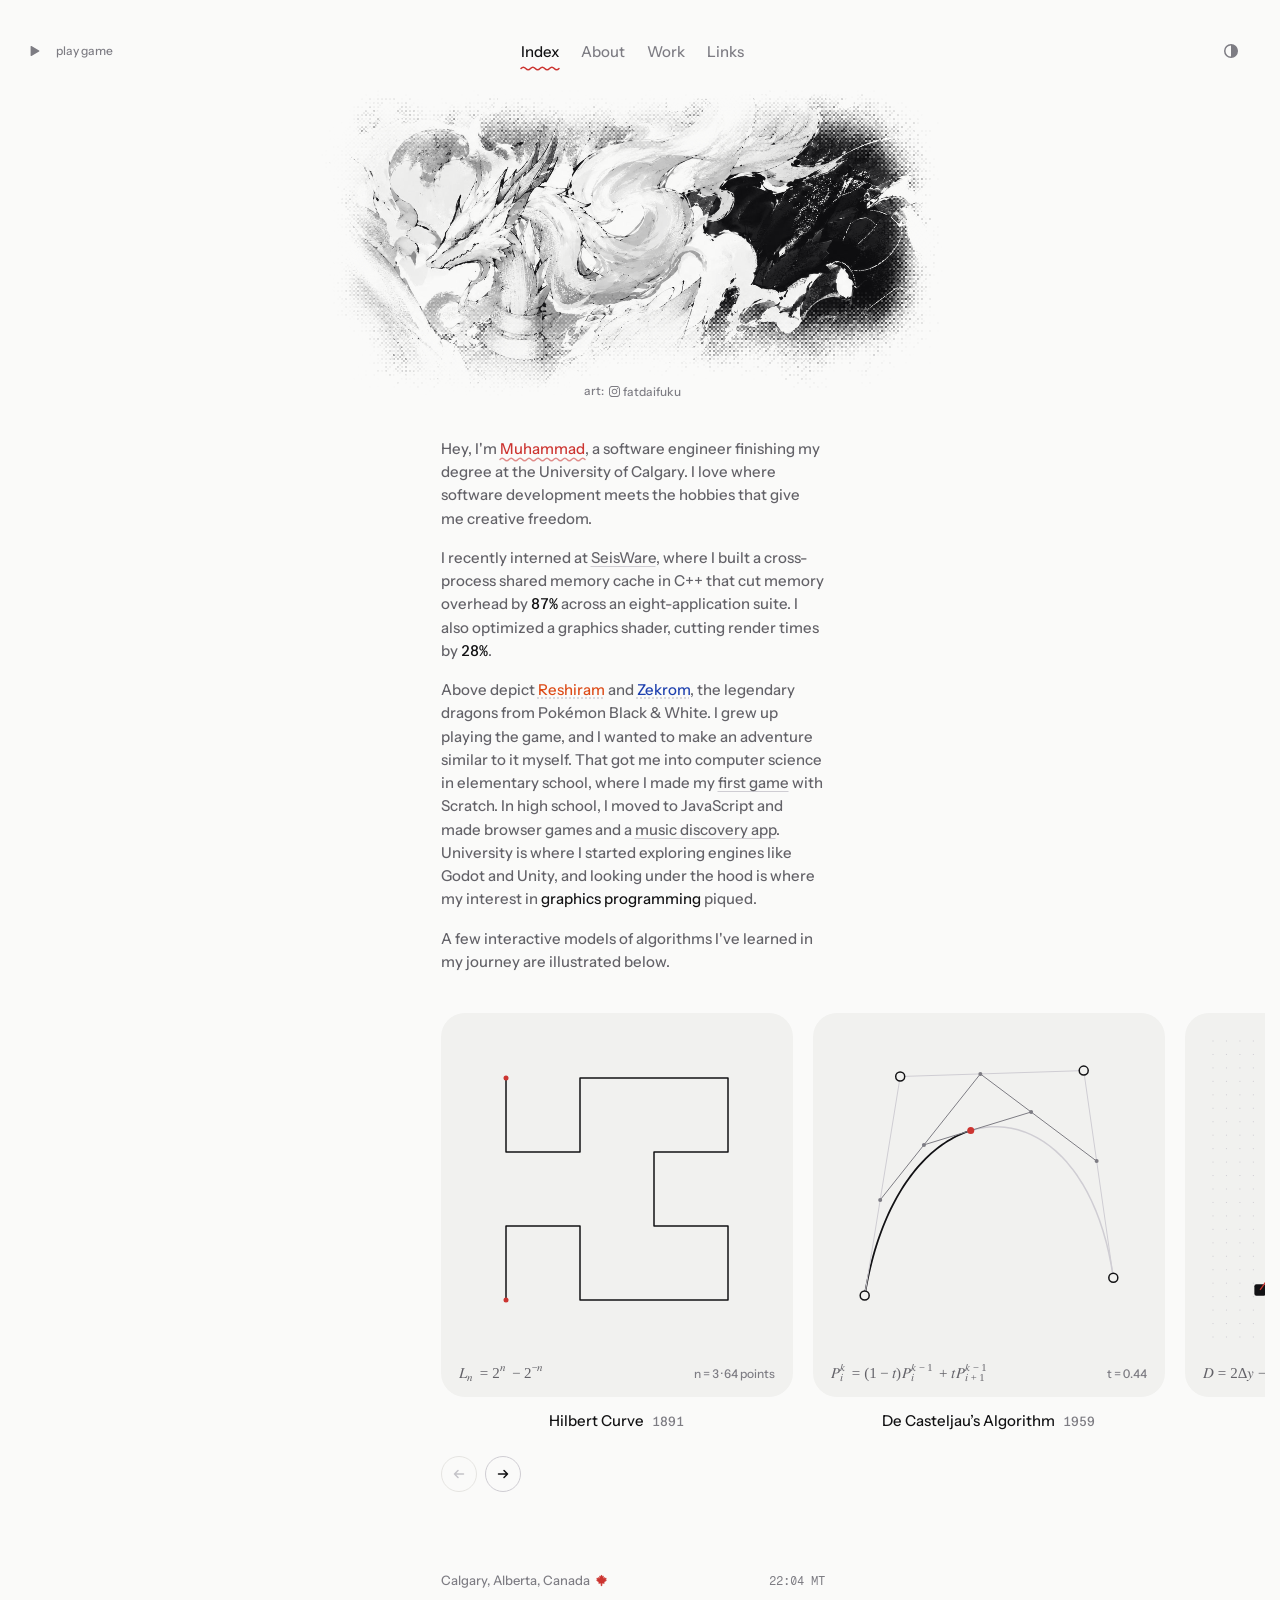
==== commit 6ead3f22: "Fix the Work tab flash and add themed favicons - Work cards show small stills that fade in over a li" ====
--- a/index.html
+++ b/index.html
@@ -8,7 +8,7 @@
 	<meta name="theme-color" content="#fafaf9">
 	<title>Muhammad Ahmed</title>
 
-	<link rel="icon" type="image/png" href="/assets/favicon.png">
+	<link rel="icon" type="image/png" href="/assets/favicon-light.png" id="favicon">
 	<link rel="apple-touch-icon" href="/assets/apple-touch-icon.png">
 
 	<script src="/js/theme-init.js"></script>
--- a/css/site.css
+++ b/css/site.css
@@ -662,7 +662,7 @@
 	display: block;
 	width: 80%;
 	border-radius: 10px;
-	background: #000;
+	background: var(--card);
 	box-shadow: var(--lift), 0 0 0 1px var(--underline);
 	overflow: hidden;
 	transition: transform .25s cubic-bezier(.2, .8, .25, 1);
@@ -705,12 +705,26 @@
 	pointer-events: none;
 }
 
-.window video {
+/* The screen: a still that fades in once it has loaded, with the hover preview
+   over it. Never black while waiting, so arriving on the page doesn't flash. */
+.screen {
+	position: relative;
+	display: block;
+	aspect-ratio: 16 / 9;
+	background: color-mix(in srgb, var(--ink) 7%, var(--card));
+}
+
+.screen .thumb, .screen video {
+	position: absolute;
+	inset: 0;
 	width: 100%;
-	aspect-ratio: 16 / 9;
+	height: 100%;
 	object-fit: cover;
-	background: #000;
-}
+	opacity: 0;
+	transition: opacity .35s ease;
+}
+
+.screen .thumb.is-loaded, .has-frames .screen video { opacity: 1; }
 
 .play-chip {
 	position: absolute;
@@ -1207,7 +1221,7 @@
 	.page > *, .site-foot, .row, .card > *,
 	.is-leaving .page, .is-leaving .site-foot { animation: none; }
 
-	.shelf-btn, .shelf-btn svg, a.row-icon, .dex-card { transition: none; }
+	.shelf-btn, .shelf-btn svg, a.row-icon, .dex-card, .screen .thumb, .screen video { transition: none; }
 
 	.squiggle path,
 	.site-nav.is-ready a[aria-current="page"] .squiggle path,
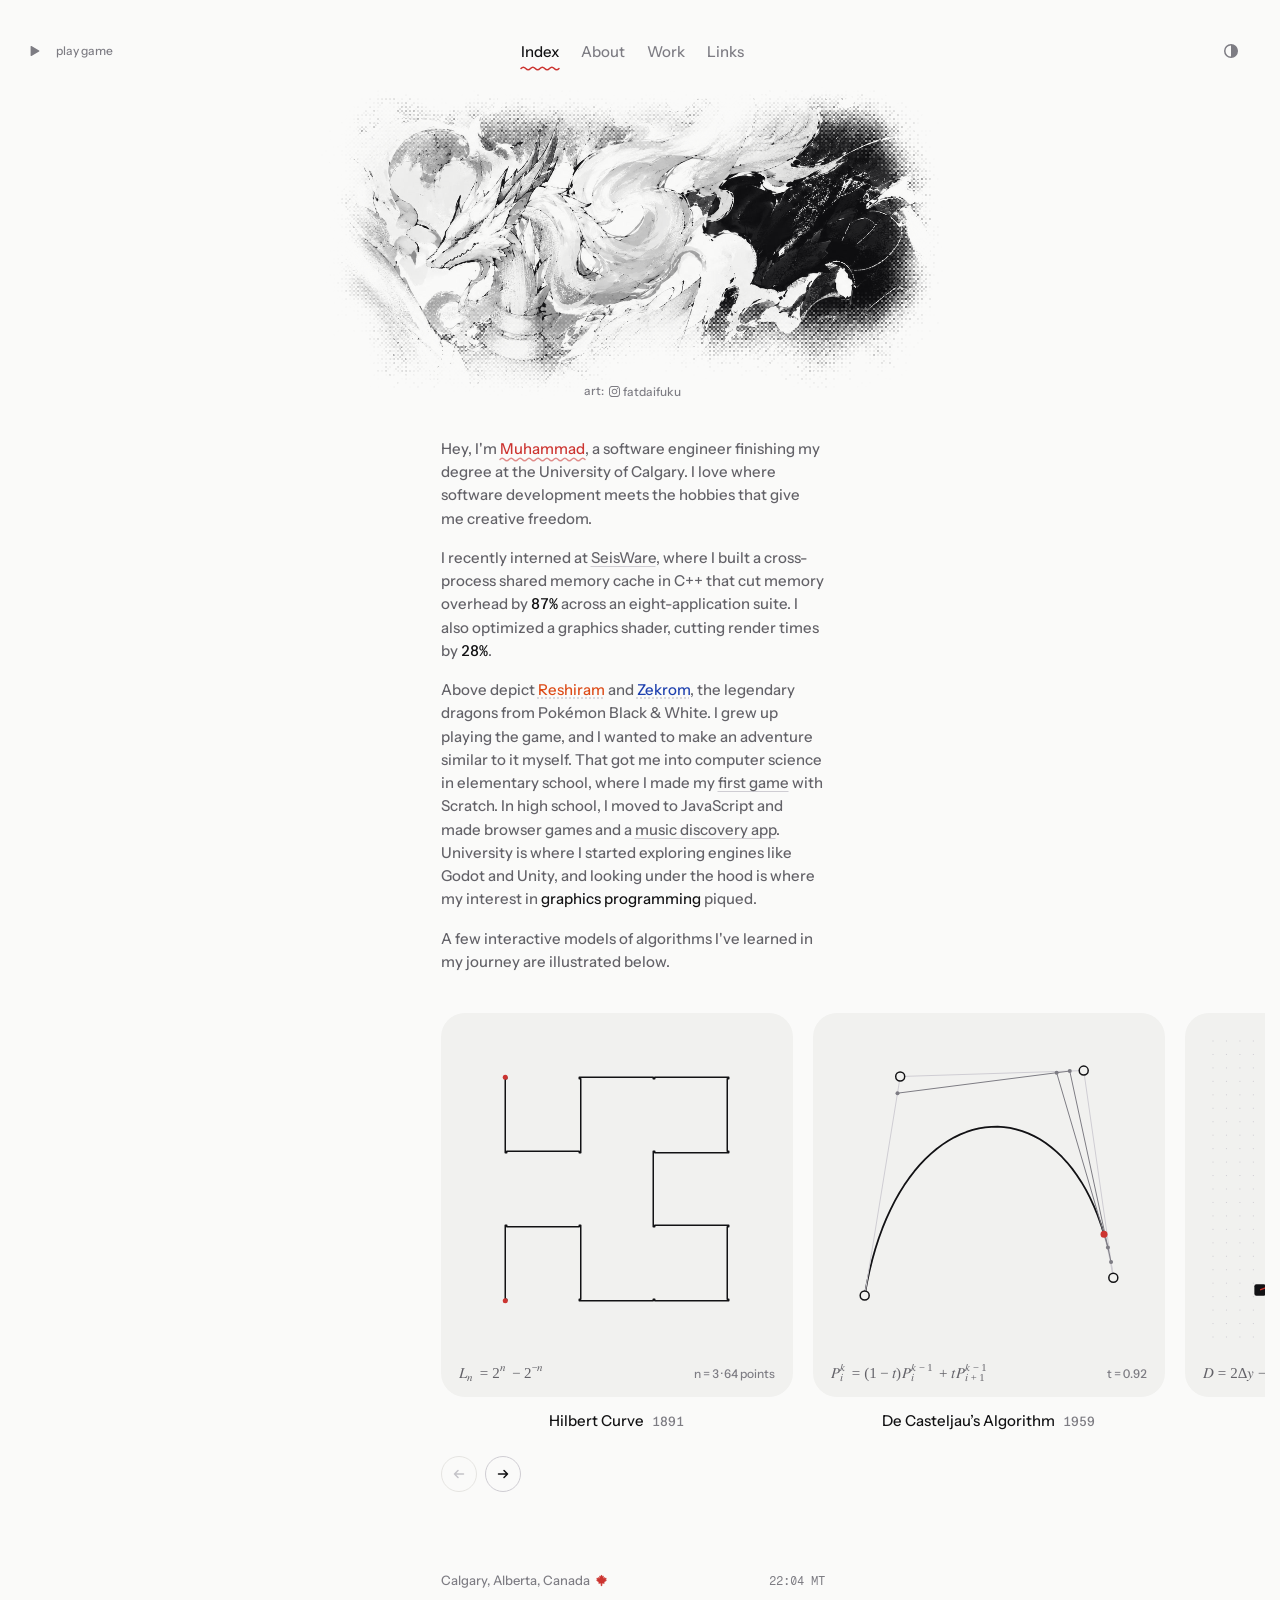
==== commit 503ae3b1: "Stop the flash when switching tabs in a theme the system isn't in - Each page sets its theme and bac" ====
--- a/index.html
+++ b/index.html
@@ -5,6 +5,9 @@
 	<meta name="viewport" content="width=device-width, initial-scale=1.0, viewport-fit=cover">
 	<meta name="description" content="Muhammad Ahmed, software engineer. C++, graphics, and low-level systems.">
 	<meta name="color-scheme" content="light dark">
+	<!-- Before anything loads: pick the theme and give the page its own background,
+	     so a switch between pages never shows the browser's blank page colour. -->
+	<script>(function(){var t;try{t=localStorage.getItem('theme')}catch(e){}if(t!=='light'&&t!=='dark')t=matchMedia('(prefers-color-scheme: dark)').matches?'dark':'light';var r=document.documentElement;r.dataset.theme=t;r.style.colorScheme=t;r.style.backgroundColor=t==='dark'?'#0b0b0b':'#fafaf9';document.querySelector('meta[name="color-scheme"]').content=t;})();</script>
 	<meta name="theme-color" content="#fafaf9">
 	<title>Muhammad Ahmed</title>
 
--- a/css/site.css
+++ b/css/site.css
@@ -711,7 +711,8 @@
 	position: relative;
 	display: block;
 	aspect-ratio: 16 / 9;
-	background: color-mix(in srgb, var(--ink) 7%, var(--card));
+	/* the same grey as the window around it: an empty screen is not a visible block */
+	background: var(--card);
 }
 
 .screen .thumb, .screen video {
@@ -725,6 +726,10 @@
 }
 
 .screen .thumb.is-loaded, .has-frames .screen video { opacity: 1; }
+
+/* On arrival the cards wait for their stills (initSnake), which then show at once. */
+.snake.is-waiting .card > * { animation-play-state: paused; }
+.snake.is-waiting .thumb { transition: none; }
 
 .play-chip {
 	position: absolute;
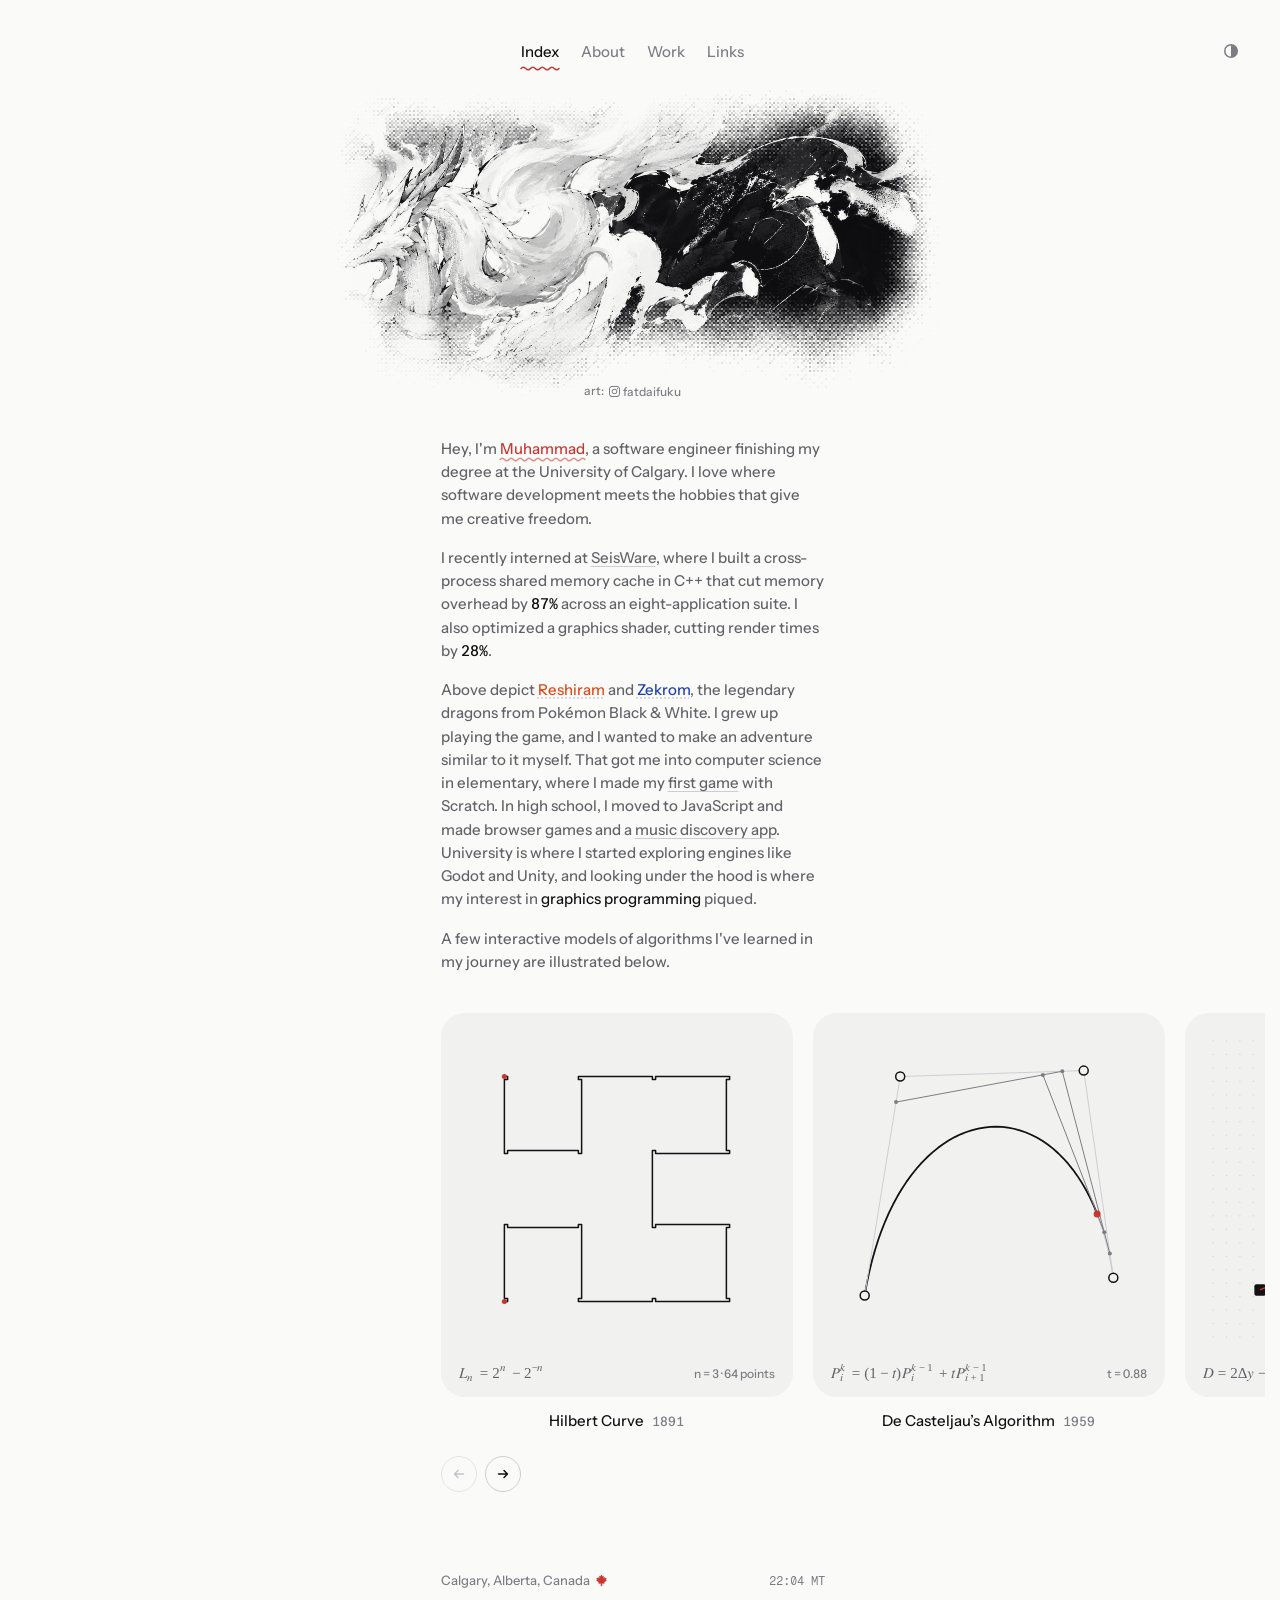
==== commit 4c3a9c93: "Shift the hero crop and tweak the index and links copy" ====
--- a/index.html
+++ b/index.html
@@ -73,7 +73,7 @@
 				Above depict <em class="dex" data-dex="reshiram">Reshiram</em> and
 				<em class="dex" data-dex="zekrom">Zekrom</em>, the legendary dragons from Pokémon Black &amp; White. I grew up
 				playing the game, and I wanted to make an adventure similar to it myself. That got me into computer
-				science in elementary school, where I made my
+				science in elementary, where I made my
 				<a href="https://scratch.mit.edu/projects/263657747" data-embed="first-game" target="_blank" rel="noopener">first game</a> with Scratch. In high school, I moved to
 				JavaScript and made browser games and a
 				<a href="/work/" data-demo="reccify">music discovery app</a>. University is where I started exploring engines like Godot and
